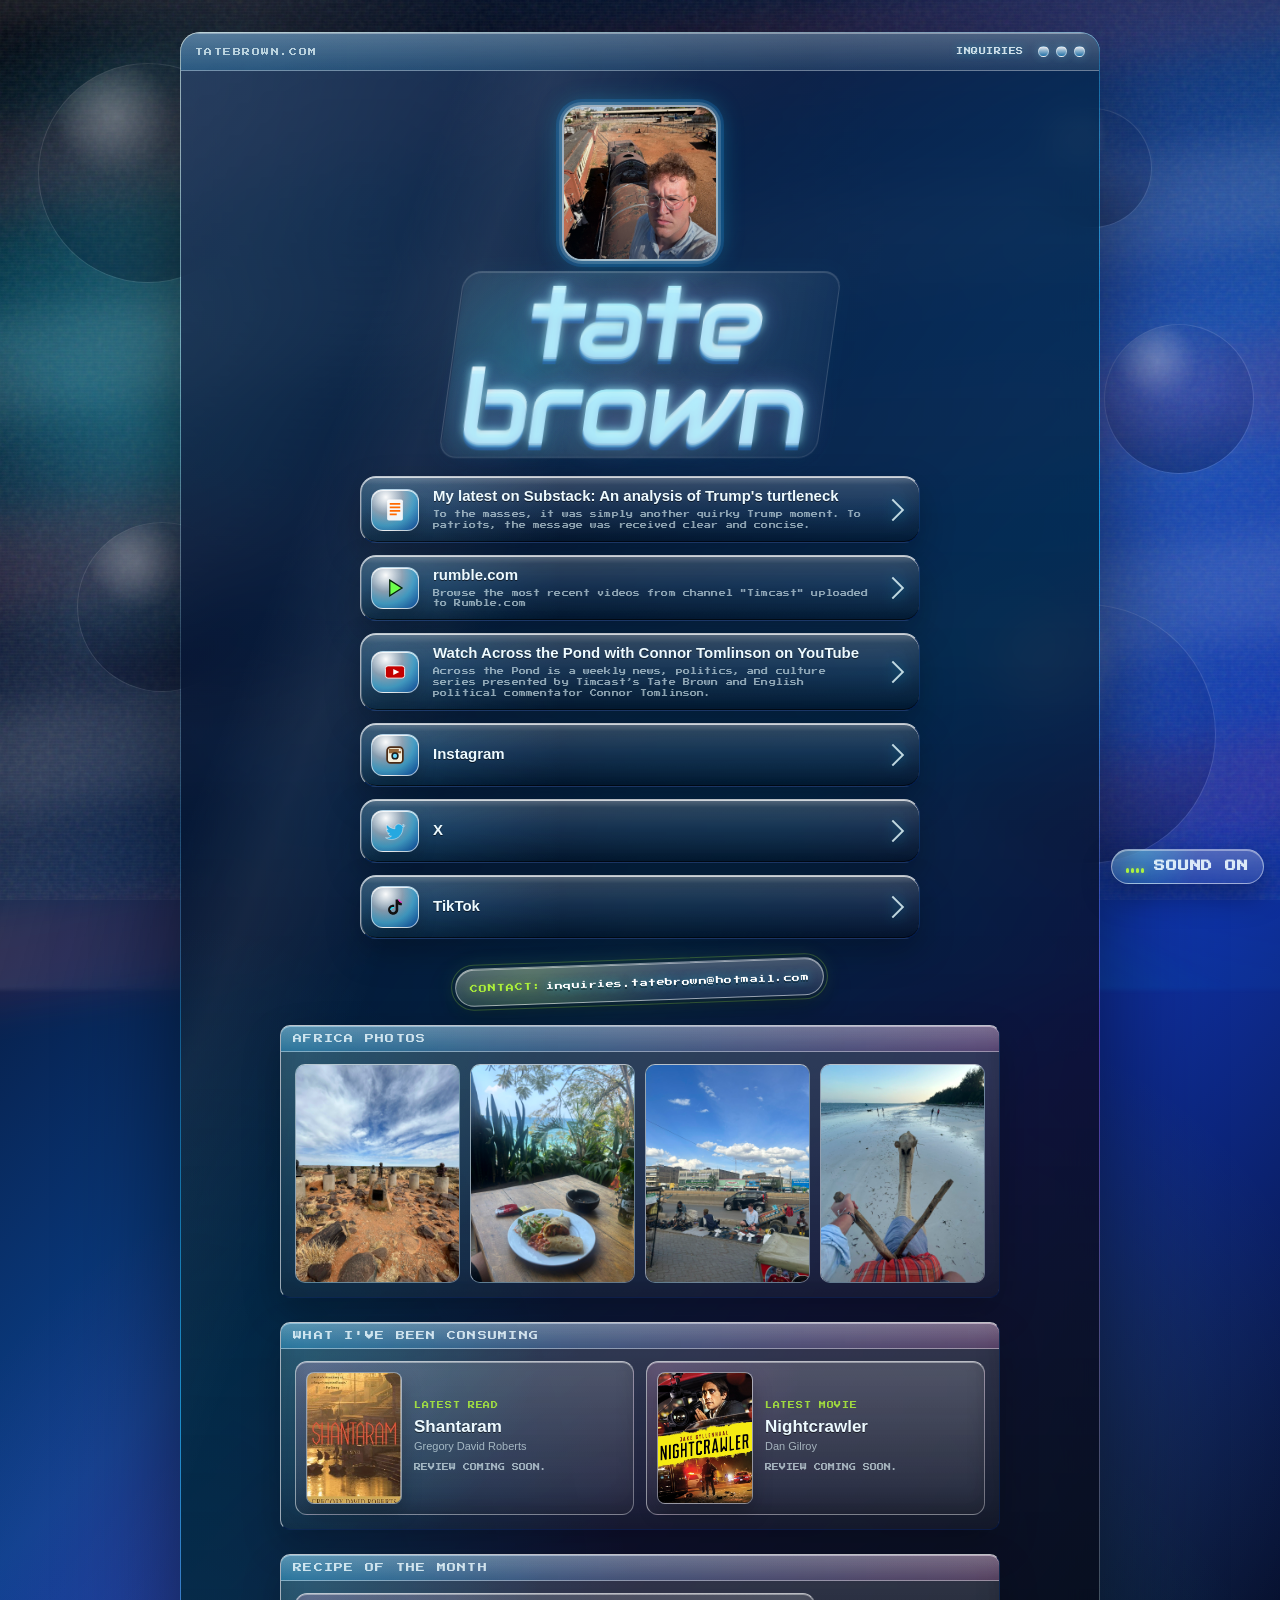
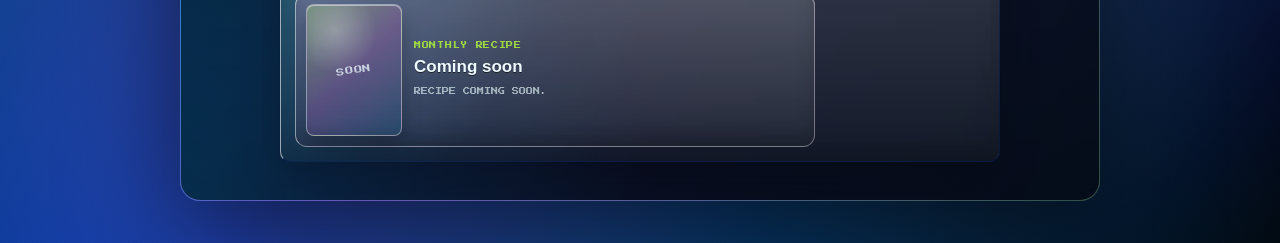
==== index.html @ 49564c83 "Update index.html" ====
<!DOCTYPE html>
<html lang="en">
<head>
  <meta charset="UTF-8" />
  <meta name="viewport" content="width=device-width, initial-scale=1.0" />
  <title>tate brown</title>
  <link rel="preconnect" href="https://fonts.googleapis.com">
  <link rel="preconnect" href="https://fonts.gstatic.com" crossorigin>
  <link href="https://fonts.googleapis.com/css2?family=Audiowide&family=Press+Start+2P&display=swap" rel="stylesheet">
  <style>
    :root {
      --ink: #edfaff;
      --soft: rgba(237, 250, 255, 0.72);
      --blue: #1d6cff;
      --cyan: #2ae7ff;
      --pink: #ff4fd8;
      --lime: #b8ff36;
    }

    * { box-sizing: border-box; }

    html, body {
      margin: 0;
      min-height: 100%;
      font-family: Verdana, Tahoma, Arial, sans-serif;
      color: var(--ink);
      background:
        radial-gradient(circle at 12% 18%, rgba(0, 225, 255, .34), transparent 18%),
        radial-gradient(circle at 82% 22%, rgba(60, 105, 255, .48), transparent 27%),
        radial-gradient(circle at 28% 88%, rgba(255, 79, 216, .17), transparent 24%),
        radial-gradient(circle at 72% 78%, rgba(184, 255, 54, .12), transparent 25%),
        radial-gradient(circle at 50% 110%, rgba(0, 255, 221, .18), transparent 35%),
        linear-gradient(135deg, #02050d 0%, #061739 26%, #0b428e 50%, #1032a8 66%, #02050d 100%);
      overflow-x: hidden;
      cursor: crosshair;
    }

    body::before {
      content: "";
      position: fixed;
      inset: 0;
      pointer-events: none;
      z-index: 0;
      opacity: .31;
      background:
        repeating-linear-gradient(0deg, rgba(255,255,255,.04) 0 1px, transparent 1px 3px),
        repeating-linear-gradient(90deg, rgba(255,255,255,.015) 0 1px, transparent 1px 8px);
      mix-blend-mode: screen;
    }

    body::after {
      content: "";
      position: fixed;
      inset: -10%;
      z-index: 0;
      pointer-events: none;
      background:
        linear-gradient(105deg, transparent 10%, rgba(255,255,255,.11) 22%, transparent 36%),
        linear-gradient(32deg, transparent 30%, rgba(0, 220, 255, .1) 36%, transparent 42%),
        conic-gradient(from 90deg at 20% 75%, transparent 0deg, rgba(0, 124, 255, .18) 30deg, transparent 70deg);
      filter: blur(2px);
      animation: drift 14s ease-in-out infinite alternate;
      opacity: .8;
    }

    @keyframes drift {
      from { transform: translate3d(-12px,-6px,0) skewX(-1.5deg); }
      to   { transform: translate3d(12px,8px,0) skewX(1.5deg); }
    }

    .noise {
      position: fixed;
      inset: 0;
      z-index: 1;
      pointer-events: none;
      opacity: .11;
      background-image: url("data:image/svg+xml,%3Csvg viewBox='0 0 180 180' xmlns='http://www.w3.org/2000/svg'%3E%3Cfilter id='n'%3E%3CfeTurbulence type='fractalNoise' baseFrequency='.9' numOctaves='5' stitchTiles='stitch'/%3E%3C/filter%3E%3Crect width='100%25' height='100%25' filter='url(%23n)' opacity='.82'/%3E%3C/svg%3E");
    }

    .flag-glow {
      position: fixed;
      inset: -18% -12%;
      z-index: 0;
      pointer-events: none;
      opacity: .10;
      filter: blur(18px);
      transform: rotate(-8deg);
      background:
        linear-gradient(180deg,
          rgba(255,255,255,.9) 0 8%, transparent 8% 16%,
          rgba(255,50,72,.9) 16% 24%, transparent 24% 32%,
          rgba(255,255,255,.9) 32% 40%, transparent 40% 48%,
          rgba(255,50,72,.9) 48% 56%, transparent 56% 64%,
          rgba(255,255,255,.9) 64% 72%, transparent 72% 80%,
          rgba(255,50,72,.9) 80% 88%, transparent 88% 100%);
      animation: flagmove 10s ease-in-out infinite alternate;
    }

    @keyframes flagmove {
      from { transform: rotate(-8deg) translateX(-24px) scale(1.03); }
      to   { transform: rotate(-6deg) translateX(24px) scale(1.08); }
    }

    .flash-rays {
      position: fixed;
      inset: 0;
      z-index: 1;
      pointer-events: none;
      opacity: .22;
      background:
        radial-gradient(circle at 50% 50%, transparent 0 9%, rgba(255,255,255,.08) 10%, transparent 13%),
        conic-gradient(from 0deg at 50% 50%, transparent 0 14deg, rgba(255,255,255,.08) 15deg 17deg, transparent 18deg 34deg);
      animation: pulseRays 8s ease-in-out infinite alternate;
    }

    @keyframes pulseRays {
      from { transform: scale(1) rotate(0deg); opacity: .16; }
      to { transform: scale(1.08) rotate(8deg); opacity: .27; }
    }

    .background-bubbles {
      position: fixed;
      inset: 0;
      z-index: 1;
      pointer-events: none;
      overflow: hidden;
    }

    .bg-bubble {
      position: absolute;
      border-radius: 50%;
      overflow: hidden;
      border: 1px solid rgba(255,255,255,.32);
      box-shadow: inset -18px -24px 40px rgba(0,15,65,.35), 0 0 36px rgba(145,240,255,.14);
      opacity: .38;
      animation: floaty 5.4s ease-in-out infinite alternate, wander 22s ease-in-out infinite;
      background: radial-gradient(circle at 35% 24%, rgba(255,255,255,.72), rgba(255,255,255,.06) 28%, transparent 56%);
    }

    .bg-bubble img {
      width: 100%;
      height: 100%;
      object-fit: cover;
      display: block;
      filter: hue-rotate(178deg) saturate(1.1) brightness(.76) contrast(1.08);
      transform: scale(1.07);
    }

    .bg-bubble::after {
      content: "";
      position: absolute;
      inset: 0;
      background:
        radial-gradient(circle at 30% 18%, rgba(255,255,255,.34), transparent 24%),
        linear-gradient(180deg, transparent 48%, rgba(0, 7, 26, .58));
    }

    .b1 { width: 220px; height: 220px; top: 7%; left: 3%; --x: 34px; --y: 24px; --r: 8deg; }
    .b2 { width: 120px; height: 120px; top: 12%; right: 10%; animation-delay: .6s; --x: -42px; --y: 36px; --r: -14deg; }
    .b3 { width: 170px; height: 170px; top: 58%; left: 6%; animation-delay: 1.2s; --x: 48px; --y: -30px; --r: 12deg; }
    .b4 { width: 260px; height: 260px; bottom: 4%; right: 5%; animation-delay: .9s; --x: -55px; --y: -38px; --r: -10deg; }
    .b5 { width: 92px; height: 92px; bottom: 24%; left: 32%; animation-delay: 1.7s; --x: 38px; --y: 44px; --r: 18deg; }
    .b6 { width: 150px; height: 150px; top: 36%; right: 2%; animation-delay: .4s; --x: -40px; --y: 22px; --r: -16deg; }

    @keyframes floaty {
      from { margin-top: 0; margin-left: 0; }
      to   { margin-top: -18px; margin-left: 6px; }
    }

    @keyframes wander {
      0%   { transform: translate3d(0, 0, 0) rotate(0deg); }
      35%  { transform: translate3d(calc(var(--x) * .55), calc(var(--y) * .4), 0) rotate(calc(var(--r) * .55)); }
      70%  { transform: translate3d(calc(var(--x) * -.35), calc(var(--y) * .85), 0) rotate(calc(var(--r) * -1)); }
      100% { transform: translate3d(var(--x), var(--y), 0) rotate(var(--r)); }
    }

    .page {
      position: relative;
      z-index: 3;
      width: min(920px, 92vw);
      min-height: 100vh;
      margin: 0 auto;
      padding: 32px 0 42px;
      display: grid;
      place-items: center;
    }

    .site {
      width: 100%;
      border-radius: 20px;
      padding: 1px;
      position: relative;
      overflow: hidden;
      background: linear-gradient(135deg, rgba(255,255,255,.62), rgba(255,255,255,.08) 24%, rgba(0,214,255,.46) 52%, rgba(255,79,216,.24) 72%, rgba(184,255,54,.16));
      box-shadow: 0 36px 110px rgba(0,0,0,.58), inset 0 1px 0 rgba(255,255,255,.45);
    }

    .site::before {
      content: "";
      position: absolute;
      inset: -60%;
      background: conic-gradient(from 90deg, transparent, rgba(255,255,255,.18), transparent, rgba(0,214,255,.22), transparent);
      animation: spin 14s linear infinite;
      opacity: .6;
    }

    @keyframes spin { to { transform: rotate(360deg); } }

    .window {
      position: relative;
      z-index: 1;
      border-radius: 19px;
      overflow: hidden;
      background: linear-gradient(180deg, rgba(0,18,58,.72), rgba(0,5,20,.9)), radial-gradient(circle at 20% 10%, rgba(74,198,255,.18), transparent 30%);
      backdrop-filter: blur(16px);
    }

    .topbar {
      height: 38px;
      display: flex;
      justify-content: space-between;
      align-items: center;
      padding: 0 14px;
      border-bottom: 1px solid rgba(255,255,255,.18);
      background: linear-gradient(180deg, rgba(255,255,255,.24), rgba(255,255,255,.05)), linear-gradient(90deg, rgba(0,170,255,.18), rgba(255,255,255,.04));
      box-shadow: inset 0 1px 0 rgba(255,255,255,.35);
    }

    .brand-small {
      font-family: "Press Start 2P", Verdana, Tahoma, Arial, sans-serif;
      font-size: 8px;
      letter-spacing: .18em;
      text-transform: uppercase;
      color: rgba(234,252,255,.72);
    }

    .inquiries {
      margin-left: auto;
      margin-right: 14px;
      color: rgba(237,250,255,.84);
      text-decoration: none;
      font-family: "Press Start 2P", Verdana, Tahoma, Arial, sans-serif;
      font-size: 7px;
      letter-spacing: .08em;
      text-transform: uppercase;
      text-shadow: 0 0 8px rgba(42,231,255,.35);
    }

    .inquiries:hover { color: #fff; text-shadow: 0 0 10px rgba(255,79,216,.55), 0 0 16px rgba(42,231,255,.45); }

    .controls { display: flex; gap: 7px; }

    .controls span {
      width: 11px;
      height: 11px;
      display: block;
      border-radius: 50%;
      border: 1px solid rgba(255,255,255,.45);
      background: linear-gradient(180deg, rgba(255,255,255,.85), rgba(0,168,255,.38));
      box-shadow: 0 0 8px rgba(120,235,255,.25);
    }

    .content {
      position: relative;
      padding: 34px 28px 38px;
      min-height: 620px;
      display: grid;
      align-items: center;
    }

    .content::before {
      content: "";
      position: absolute;
      inset: 0;
      pointer-events: none;
      background: radial-gradient(ellipse at 0% 100%, rgba(0,184,255,.18), transparent 36%), linear-gradient(110deg, transparent 0 18%, rgba(255,255,255,.06) 24%, transparent 34%);
    }

    .hero { position: relative; z-index: 2; text-align: center; margin-bottom: 26px; }
    .profile-wrap { display: flex; justify-content: center; margin-bottom: 18px; }

    .profile-pic {
      width: 156px;
      height: 156px;
      border-radius: 20px;
      overflow: hidden;
      position: relative;
      border: 2px solid rgba(255,255,255,.58);
      background: radial-gradient(circle at 30% 20%, rgba(255,255,255,.5), transparent 28%), linear-gradient(135deg, rgba(0,210,255,.25), rgba(255,255,255,.06));
      box-shadow: 0 0 0 3px rgba(255,255,255,.16), 0 0 0 6px rgba(41,160,255,.18), 0 0 24px rgba(41,220,255,.36), inset 0 0 14px rgba(255,255,255,.28);
    }

    .profile-pic img { width: 100%; height: 100%; object-fit: cover; display: block; filter: saturate(1.05) contrast(1.04) brightness(.95); }
    .profile-pic::after { content: ""; position: absolute; inset: 0; background: radial-gradient(circle at 28% 18%, rgba(255,255,255,.25), transparent 22%), linear-gradient(180deg, transparent 52%, rgba(0, 10, 28, .35)); pointer-events: none; }

    .flash-title {
      display: inline-block;
      position: relative;
      padding: 0 .15em;
      transform: skewX(-8deg);
      animation: flashBounce 3.8s ease-in-out infinite alternate;
      filter: drop-shadow(0 0 8px rgba(0,220,255,.35));
    }

    .flash-title::before {
      content: "";
      position: absolute;
      inset: -8px -14px;
      border-radius: 18px;
      background: linear-gradient(90deg, rgba(255,255,255,.05), rgba(255,255,255,.14), rgba(255,255,255,.04)), radial-gradient(circle at 20% 50%, rgba(41,220,255,.18), transparent 40%);
      border: 1px solid rgba(255,255,255,.14);
      z-index: -1;
      box-shadow: inset 0 1px 0 rgba(255,255,255,.15);
    }

    @keyframes flashBounce { from { transform: skewX(-8deg) translateY(0) scale(1); } to { transform: skewX(-8deg) translateY(-4px) scale(1.02); } }

    h1 {
      margin: 0;
      font-family: "Audiowide", "Trebuchet MS", Verdana, Arial, sans-serif;
      font-weight: 400;
      font-style: normal;
      font-size: clamp(54px, 9vw, 102px);
      line-height: .84;
      letter-spacing: -3px;
      text-transform: lowercase;
      color: transparent;
      background: linear-gradient(105deg, #ffffff 0%, #8ff7ff 16%, #ffffff 29%, #58a8ff 42%, #ff76de 55%, #ffffff 66%, #b8ff36 79%, #ffffff 100%);
      background-size: 280% 100%;
      -webkit-background-clip: text;
      background-clip: text;
      animation: titleShimmer 3.1s linear infinite;
      text-shadow: 0 0 8px rgba(180,247,255,.72), 0 2px 0 rgba(255,255,255,.38), 0 4px 0 rgba(102,200,255,.34), 0 7px 0 rgba(33,123,255,.28), 0 10px 18px rgba(0,0,0,.35), 0 0 30px rgba(255,79,216,.26);
    }

    h1 span { display: block; color: transparent; background: inherit; background-size: inherit; -webkit-background-clip: text; background-clip: text; }
    @keyframes titleShimmer { from { background-position: 0% 50%; filter: hue-rotate(0deg) saturate(1.05); } to { background-position: 280% 50%; filter: hue-rotate(20deg) saturate(1.25); } }

    .link-stack { position: relative; z-index: 3; width: min(560px, 100%); margin: 0 auto; display: grid; gap: 12px; }

    .link {
      position: relative;
      display: grid;
      grid-template-columns: 48px 1fr 18px;
      gap: 14px;
      align-items: center;
      min-height: 64px;
      padding: 10px 16px 10px 10px;
      border-radius: 16px;
      text-decoration: none;
      color: var(--ink);
      border: 1px solid rgba(255,255,255,.42);
      border-top-color: rgba(255,255,255,.72);
      border-left-color: rgba(255,255,255,.58);
      border-bottom-color: rgba(0,30,90,.68);
      border-right-color: rgba(0,30,90,.55);
      background: linear-gradient(180deg, rgba(255,255,255,.34) 0%, rgba(255,255,255,.16) 12%, rgba(255,255,255,.07) 48%, rgba(0,0,0,.2) 100%), radial-gradient(circle at 0% 50%, rgba(50,184,255,.22), transparent 36%);
      box-shadow: inset 0 1px 0 rgba(255,255,255,.72), inset 1px 0 0 rgba(255,255,255,.22), inset 0 -14px 30px rgba(0,0,0,.18), inset 0 -1px 0 rgba(0,0,0,.58), 0 14px 34px rgba(0,0,0,.26);
      overflow: hidden;
      transition: transform .16s ease, border-color .16s ease, box-shadow .16s ease;
    }

    .link:hover { transform: translateX(4px) scale(1.01); border-color: rgba(255,255,255,.68); box-shadow: inset 0 1px 0 rgba(255,255,255,.76), inset 1px 0 0 rgba(255,255,255,.28), inset 0 -14px 30px rgba(0,0,0,.14), inset 0 -1px 0 rgba(0,0,0,.55), 0 18px 42px rgba(0,0,0,.32), 0 0 24px rgba(20,200,255,.14); }
    .link::before { content: ""; position: absolute; inset: 0; background: linear-gradient(105deg, transparent 0 18%, rgba(255,255,255,.24) 34%, transparent 48%); transform: translateX(-115%); transition: transform .45s ease; }
    .link:hover::before { transform: translateX(115%); }

    .icon { position: relative; z-index: 1; width: 48px; height: 42px; border-radius: 12px; display: grid; place-items: center; border: 1px solid rgba(255,255,255,.6); background: radial-gradient(circle at 30% 18%, rgba(255,255,255,.98), rgba(255,255,255,.46) 36%, rgba(91,213,255,.58) 62%, rgba(0,83,219,.45)); box-shadow: inset 0 1px 0 rgba(255,255,255,.82), 0 7px 18px rgba(0,0,0,.18); }
    .icon svg { width: 28px; height: 28px; display: block; }
    .copy { position: relative; z-index: 1; min-width: 0; text-align: left; }
    .label { display: block; font-size: 15px; font-weight: 700; line-height: 1.25; text-shadow: 0 1px 0 rgba(0,0,0,.55); }
    .desc { display: block; margin-top: 4px; font-family: "Press Start 2P", Verdana, Tahoma, Arial, sans-serif; font-size: 7px; letter-spacing: .02em; line-height: 1.55; color: rgba(232,252,255,.58); }
    .arrow { position: relative; z-index: 1; width: 16px; height: 16px; border-top: 2px solid rgba(232,252,255,.82); border-right: 2px solid rgba(232,252,255,.82); transform: rotate(45deg); filter: drop-shadow(0 0 6px rgba(0,213,255,.5)); }

    .contact-blurb {
      position: relative;
      z-index: 4;
      width: min(560px, 100%);
      margin: 24px auto 0;
      text-align: center;
    }

    .contact-burst {
      display: inline-block;
      position: relative;
      padding: 9px 14px;
      border-radius: 999px;
      border: 1px solid rgba(255,255,255,.46);
      background:
        linear-gradient(180deg, rgba(255,255,255,.26), rgba(255,255,255,.08)),
        radial-gradient(circle at 20% 0%, rgba(184,255,54,.2), transparent 48%);
      box-shadow:
        inset 0 1px 0 rgba(255,255,255,.48),
        0 10px 28px rgba(0,0,0,.28),
        0 0 22px rgba(184,255,54,.12);
      transform: rotate(-2deg);
      animation: blurbPulse 1.8s ease-in-out infinite alternate;
    }

    .contact-burst::before {
      content: "";
      position: absolute;
      inset: -5px;
      border-radius: 999px;
      border: 1px solid rgba(184,255,54,.28);
      opacity: .8;
      animation: blurbRing 1.8s ease-in-out infinite alternate;
    }

    .contact-label {
      font-family: "Press Start 2P", Verdana, Tahoma, Arial, sans-serif;
      font-size: 8px;
      letter-spacing: .12em;
      text-transform: uppercase;
      color: rgba(184,255,54,.9);
      text-shadow: 0 0 8px rgba(184,255,54,.35);
    }

    .contact-burst a {
      color: #fff;
      text-decoration: none;
      font-family: "Press Start 2P", Verdana, Tahoma, Arial, sans-serif;
      font-size: 8px;
      letter-spacing: .06em;
      text-shadow: 0 0 10px rgba(42,231,255,.55), 0 2px 0 rgba(0,0,0,.35);
    }

    @keyframes blurbPulse {
      from { transform: rotate(-2deg) scale(1); filter: saturate(1); }
      to { transform: rotate(-2deg) scale(1.075); filter: saturate(1.35); }
    }

    @keyframes blurbRing {
      from { transform: scale(1); opacity: .72; }
      to { transform: scale(1.12); opacity: .22; }
    }

    .panel-section {
      position: relative;
      z-index: 4;
      margin: 24px auto 0;
      width: min(720px, 100%);
      border-radius: 10px;
      border: 1px solid rgba(255,255,255,.36);
      border-top-color: rgba(255,255,255,.72);
      border-left-color: rgba(255,255,255,.58);
      border-bottom-color: rgba(0,20,70,.72);
      border-right-color: rgba(0,20,70,.62);
      background: linear-gradient(180deg, rgba(255,255,255,.16), rgba(255,255,255,.05)), radial-gradient(circle at 0% 0%, rgba(0,230,255,.13), transparent 35%);
      box-shadow: inset 0 1px 0 rgba(255,255,255,.5), inset 0 -14px 24px rgba(0,0,0,.16), 0 15px 38px rgba(0,0,0,.23);
      padding: 0 14px 14px;
      overflow: hidden;
    }

    .section-title {
      margin: 0 -14px 12px;
      padding: 8px 12px;
      color: rgba(237,250,255,.82);
      background: linear-gradient(180deg, rgba(255,255,255,.26), rgba(255,255,255,.06)), linear-gradient(90deg, rgba(0,170,255,.28), rgba(255,79,216,.14));
      border-bottom: 1px solid rgba(255,255,255,.25);
      font-family: "Press Start 2P", Verdana, Tahoma, Arial, sans-serif;
      font-size: 9px;
      letter-spacing: .14em;
      text-transform: uppercase;
      font-weight: normal;
      text-align: left;
      cursor: move;
    }

    .africa-grid { display: grid; grid-template-columns: repeat(4, 1fr); gap: 10px; }
    .africa-slot { position: relative; min-height: 118px; border-radius: 10px; border: 1px solid rgba(255,255,255,.34); border-top-color: rgba(255,255,255,.66); border-left-color: rgba(255,255,255,.5); background: radial-gradient(circle at 35% 20%, rgba(255,255,255,.28), transparent 28%), linear-gradient(135deg, rgba(0,200,255,.16), rgba(255,255,255,.04)); box-shadow: inset 0 1px 0 rgba(255,255,255,.42), inset 0 -10px 18px rgba(0,0,0,.14); overflow: hidden; }
    .africa-slot img { width: 100%; height: 100%; object-fit: cover; display: block; filter: saturate(1.08) contrast(1.02); }

    .latest-grid { display: grid; grid-template-columns: repeat(2, 1fr); gap: 12px; }
    .latest-card { display: grid; grid-template-columns: 96px 1fr; gap: 12px; align-items: center; border-radius: 12px; border: 1px solid rgba(255,255,255,.34); border-top-color: rgba(255,255,255,.66); border-left-color: rgba(255,255,255,.5); background: linear-gradient(180deg, rgba(255,255,255,.16), rgba(255,255,255,.05)), radial-gradient(circle at 0% 0%, rgba(255,79,216,.12), transparent 42%); box-shadow: inset 0 1px 0 rgba(255,255,255,.4), inset 0 -10px 18px rgba(0,0,0,.15); padding: 10px; min-height: 150px; }
    .cover { width: 96px; height: 132px; border-radius: 8px; overflow: hidden; border: 1px solid rgba(255,255,255,.4); background: linear-gradient(135deg, rgba(255,255,255,.22), rgba(0,0,0,.2)); box-shadow: inset 0 1px 0 rgba(255,255,255,.45), 0 9px 20px rgba(0,0,0,.24); }
    .cover img { width: 100%; height: 100%; display: block; object-fit: cover; }
    .latest-kicker { display: block; margin-bottom: 8px; font-family: "Press Start 2P", Verdana, Tahoma, Arial, sans-serif; font-size: 7px; letter-spacing: .1em; color: rgba(184,255,54,.78); text-transform: uppercase; }
    .latest-title { display: block; font-size: 17px; font-weight: 800; line-height: 1.15; text-shadow: 0 1px 0 rgba(0,0,0,.55); }
    .latest-meta { display: block; margin-top: 4px; font-size: 11px; color: rgba(232,252,255,.62); }
    .review { margin: 10px 0 0; font-family: "Press Start 2P", Verdana, Tahoma, Arial, sans-serif; font-size: 7px; line-height: 1.65; color: rgba(232,252,255,.62); text-transform: uppercase; }

    .recipe-card { grid-template-columns: 96px 1fr; width: min(520px, 100%); }
    .recipe-cover { display: grid; place-items: center; background: radial-gradient(circle at 30% 20%, rgba(255,255,255,.28), transparent 34%), linear-gradient(135deg, rgba(184,255,54,.22), rgba(255,79,216,.14), rgba(0,190,255,.1)); }
    .recipe-cover span { font-family: "Press Start 2P", Verdana, Tahoma, Arial, sans-serif; font-size: 8px; letter-spacing: .12em; text-transform: uppercase; color: rgba(237,250,255,.75); transform: rotate(-9deg); }

    .music-toggle { position: fixed; right: 16px; bottom: 16px; z-index: 20; border: 1px solid rgba(255,255,255,.46); border-radius: 999px; padding: 10px 14px; color: rgba(237,250,255,.9); font: 700 11px "Press Start 2P", Verdana, Tahoma, Arial, sans-serif; letter-spacing: .08em; text-transform: uppercase; cursor: pointer; display: inline-flex; align-items: center; gap: 10px; background: linear-gradient(180deg, rgba(255,255,255,.24), rgba(255,255,255,.08)), radial-gradient(circle at 20% 0%, rgba(0,230,255,.28), transparent 45%); box-shadow: inset 0 1px 0 rgba(255,255,255,.38), 0 12px 30px rgba(0,0,0,.35); backdrop-filter: blur(10px); }
    .music-toggle:hover { transform: translateY(-2px); box-shadow: inset 0 1px 0 rgba(255,255,255,.5), 0 16px 36px rgba(0,0,0,.42), 0 0 22px rgba(0,220,255,.18); }
    .eq { display: inline-flex; align-items: end; gap: 2px; height: 13px; }
    .eq i { display: block; width: 3px; height: 5px; border-radius: 999px; background: rgba(184,255,54,.9); box-shadow: 0 0 7px rgba(184,255,54,.45); animation: equalize .65s ease-in-out infinite alternate; }
    .eq i:nth-child(2) { animation-delay: .12s; }
    .eq i:nth-child(3) { animation-delay: .24s; }
    .eq i:nth-child(4) { animation-delay: .36s; }
    @keyframes equalize { from { height: 4px; } to { height: 13px; } }

    .cursor-sparkle { position: fixed; width: 8px; height: 8px; pointer-events: none; z-index: 999; border-radius: 50%; background: radial-gradient(circle, rgba(255,255,255,.95), rgba(42,231,255,.75), transparent 70%); box-shadow: 0 0 12px rgba(42,231,255,.7), 0 0 20px rgba(255,79,216,.32); animation: sparkleFade .65s ease-out forwards; }
    @keyframes sparkleFade { from { transform: scale(1); opacity: .85; } to { transform: scale(0); opacity: 0; } }

    @media (max-width: 760px) {
      .content { padding: 24px 16px 24px; min-height: auto; }
      .label, .desc { white-space: normal; }
      .b1 { width: 150px; height: 150px; }
      .b2 { width: 82px; height: 82px; }
      .b3 { width: 120px; height: 120px; }
      .b4 { width: 160px; height: 160px; }
      .b6 { width: 110px; height: 110px; }
      .link { grid-template-columns: 44px 1fr 16px; }
      .icon { width: 44px; }
      .africa-grid { grid-template-columns: repeat(2, 1fr); }
      .latest-grid { grid-template-columns: 1fr; }
      .music-toggle { right: 10px; bottom: 10px; }
      .contact-burst { transform: rotate(-1deg); }
      .contact-label, .contact-burst a { font-size: 6px; }
      .profile-pic { width: 132px; height: 132px; }
      .inquiries { display: none; }
    }
  </style>
</head>
<body>
  <div class="flag-glow"></div>
  <div class="noise"></div>
  <div class="flash-rays"></div>

  <audio id="background-music" loop preload="auto">
    <source src="audio/Sadeness.mp3" type="audio/mpeg">
  </audio>

  <div class="background-bubbles" aria-hidden="true">
    <div class="bg-bubble b1"><img src="https://commons.wikimedia.org/wiki/Special:FilePath/Aldrin%20Apollo%2011%20original.jpg" alt=""></div>
    <div class="bg-bubble b2"><img src="https://commons.wikimedia.org/wiki/Special:FilePath/The%20Earth%20seen%20from%20Apollo%2017.jpg" alt=""></div>
    <div class="bg-bubble b3"><img src="https://commons.wikimedia.org/wiki/Special:FilePath/Gilbert%20Stuart%20Williamstown%20Portrait%20of%20George%20Washington.jpg" alt=""></div>
    <div class="bg-bubble b4"><img src="https://commons.wikimedia.org/wiki/Special:FilePath/Sutton_Hoo_helmet_reconstructed.jpg" alt=""></div>
    <div class="bg-bubble b5"><img src="https://commons.wikimedia.org/wiki/Special:FilePath/Statue%20of%20Liberty%207.jpg" alt=""></div>
    <div class="bg-bubble b6"><img src="https://commons.wikimedia.org/wiki/Special:FilePath/Portrait_of_Cecil_John_Rhodes_signed.jpg" alt=""></div>
  </div>

  <main class="page" id="top">
    <section class="site">
      <div class="window">
        <div class="topbar">
          <div class="brand-small">tatebrown.com</div>
          <a class="inquiries" href="mailto:inquiries.tatebrown@hotmail.com">inquiries</a>
          <div class="controls" aria-hidden="true"><span></span><span></span><span></span></div>
        </div>

        <div class="content">
          <div>
            <header class="hero">
              <div class="profile-wrap">
                <div class="profile-pic">
                  <img src="images/tate-profile.jpg" alt="Tate Brown profile photo">
                </div>
              </div>

              <div class="flash-title">
                <h1>tate <span>brown</span></h1>
              </div>
            </header>

            <nav class="link-stack" id="links" aria-label="Links">
              <a class="link" href="https://realtatebrown.substack.com/p/the-subtle-message-of-president-trumps" target="_blank" rel="noopener noreferrer">
                <span class="icon" aria-hidden="true"><svg viewBox="0 0 32 32" fill="none"><rect x="7" y="4" width="18" height="24" rx="2" fill="#fff" opacity=".9"/><rect x="10" y="8" width="12" height="2" fill="#ff6a00"/><rect x="10" y="12" width="12" height="2" fill="#ff6a00"/><rect x="10" y="16" width="12" height="2" fill="#ff6a00"/><rect x="10" y="20" width="8" height="2" fill="#ff6a00"/></svg></span>
                <span class="copy"><span class="label">My latest on Substack: An analysis of Trump's turtleneck</span><span class="desc">To the masses, it was simply another quirky Trump moment. To patriots, the message was received clear and concise.</span></span>
                <span class="arrow"></span>
              </a>

              <a class="link" href="https://rumble.com/c/Timcast" target="_blank" rel="noopener noreferrer">
                <span class="icon" aria-hidden="true"><svg viewBox="0 0 32 32" fill="none"><path d="M10 7l14 9-14 9V7z" fill="#6dff4b" stroke="#06270b" stroke-width="1.5"/></svg></span>
                <span class="copy"><span class="label">rumble.com</span><span class="desc">Browse the most recent videos from channel "Timcast" uploaded to Rumble.com</span></span>
                <span class="arrow"></span>
              </a>

              <a class="link" href="https://www.youtube.com/playlist?list=PLxQaod7tWvYLXcjgoF4O_vX2geOzzVmJr" target="_blank" rel="noopener noreferrer">
                <span class="icon" aria-hidden="true"><svg viewBox="0 0 32 32" fill="none"><rect x="5" y="9" width="22" height="14" rx="3" fill="#c40000" stroke="#fff" stroke-width="1"/><path d="M14 12.5l7 3.5-7 3.5v-7z" fill="#fff"/></svg></span>
                <span class="copy"><span class="label">Watch Across the Pond with Connor Tomlinson on YouTube</span><span class="desc">Across the Pond is a weekly news, politics, and culture series presented by Timcast’s Tate Brown and English political commentator Connor Tomlinson.</span></span>
                <span class="arrow"></span>
              </a>

              <a class="link" href="https://www.instagram.com/realtatebrown" target="_blank" rel="noopener noreferrer">
                <span class="icon" aria-hidden="true"><svg viewBox="0 0 32 32" fill="none"><rect x="7" y="7" width="18" height="18" rx="4" fill="#f6f0dc" stroke="#4b2b15" stroke-width="2"/><rect x="9" y="9" width="14" height="5" fill="#8b5a2b" opacity=".9"/><circle cx="16" cy="17" r="4.2" fill="#1b1b1b"/><circle cx="16" cy="17" r="2.4" fill="#66d9ff"/><circle cx="21.5" cy="10.5" r="1.3" fill="#fff"/></svg></span>
                <span class="copy"><span class="label">Instagram</span></span>
                <span class="arrow"></span>
              </a>

              <a class="link" href="https://x.com/realTateBrown" target="_blank" rel="noopener noreferrer">
                <span class="icon" aria-hidden="true"><svg viewBox="0 0 32 32" fill="none"><path d="M27 10.2c-.8.4-1.7.6-2.6.7.9-.6 1.6-1.4 1.9-2.5-.9.5-1.9.9-2.9 1.1-.8-.9-2-1.4-3.2-1.4-2.4 0-4.4 2-4.4 4.4 0 .3 0 .7.1 1C12.2 13.3 9 11.5 6.8 8.8c-.4.7-.6 1.4-.6 2.2 0 1.5.8 2.9 2 3.7-.7 0-1.4-.2-2-.5v.1c0 2.2 1.5 4 3.6 4.4-.4.1-.8.2-1.2.2-.3 0-.6 0-.8-.1.6 1.8 2.2 3.1 4.1 3.1-1.5 1.2-3.5 1.9-5.6 1.9-.4 0-.7 0-1.1-.1 2 1.3 4.4 2 6.9 2 8.3 0 12.9-6.9 12.9-12.9v-.6c.9-.6 1.6-1.4 2.2-2.3z" fill="#25a8e0" stroke="#fff" stroke-width=".5"/></svg></span>
                <span class="copy"><span class="label">X</span></span>
                <span class="arrow"></span>
              </a>

              <a class="link" href="https://www.tiktok.com/@realtatebrown" target="_blank" rel="noopener noreferrer">
                <span class="icon" aria-hidden="true"><svg viewBox="0 0 32 32" fill="none"><path d="M19.4 7.5c.8 1.9 2.2 3.2 4.4 3.6v3c-1.5 0-2.9-.4-4.1-1.1v6.2c0 3.2-2.6 5.7-5.8 5.7s-5.8-2.5-5.8-5.7 2.6-5.8 5.8-5.8c.4 0 .8 0 1.2.1v3.1c-.4-.1-.8-.2-1.2-.2-1.5 0-2.8 1.2-2.8 2.8s1.3 2.7 2.8 2.7 2.8-1.2 2.8-2.7V7.5h2.7z" fill="#111"/><path d="M20.1 7.5c.7 1.6 1.8 2.8 3.7 3.4" stroke="#ff2bd6" stroke-width="1.2"/><path d="M15.1 16.7c-.4-.1-.8-.2-1.2-.2-1.5 0-2.8 1.2-2.8 2.8" stroke="#20e7ff" stroke-width="1.2"/></svg></span>
                <span class="copy"><span class="label">TikTok</span></span>
                <span class="arrow"></span>
              </a>
            </nav>

            <div class="contact-blurb" aria-label="Contact email">
              <div class="contact-burst">
                <span class="contact-label">contact:</span>
                <a href="mailto:inquiries.tatebrown@hotmail.com">inquiries.tatebrown@hotmail.com</a>
              </div>
            </div>

            <section class="panel-section" id="africa" aria-label="Africa photos section">
              <h2 class="section-title">Africa photos</h2>
              <div class="africa-grid">
                <div class="africa-slot"><img src="images/africa-1.jpg" alt="Africa photo 1"></div>
                <div class="africa-slot"><img src="images/africa-2.jpg" alt="Africa photo 2"></div>
                <div class="africa-slot"><img src="images/africa-3.jpg" alt="Africa photo 3"></div>
                <div class="africa-slot"><img src="images/africa-4.jpg" alt="Africa photo 4"></div>
              </div>
            </section>

            <section class="panel-section" aria-label="Latest read and latest movie">
              <h2 class="section-title">What I've Been Consuming</h2>
              <div class="latest-grid">
                <article class="latest-card">
                  <div class="cover"><img src="images/shantaram-cover.jpg" alt="Shantaram book cover"></div>
                  <div><span class="latest-kicker">Latest read</span><span class="latest-title">Shantaram</span><span class="latest-meta">Gregory David Roberts</span><p class="review">Review coming soon.</p></div>
                </article>
                <article class="latest-card">
                  <div class="cover"><img src="images/nightcrawler-poster.jpg" alt="Nightcrawler movie poster"></div>
                  <div><span class="latest-kicker">Latest movie</span><span class="latest-title">Nightcrawler</span><span class="latest-meta">Dan Gilroy</span><p class="review">Review coming soon.</p></div>
                </article>
              </div>
            </section>

            <section class="panel-section" aria-label="Recipe of the Month">
              <h2 class="section-title">Recipe of the Month</h2>
              <div class="latest-card recipe-card">
                <div class="cover recipe-cover"><span>soon</span></div>
                <div><span class="latest-kicker">Monthly recipe</span><span class="latest-title">Coming soon</span><p class="review">Recipe coming soon.</p></div>
              </div>
            </section>
          </div>
        </div>
      </div>
    </section>
  </main>

  <button class="music-toggle" id="music-toggle" type="button"><span class="eq" aria-hidden="true"><i></i><i></i><i></i><i></i></span><span>sound on</span></button>

  <script>
    const music = document.getElementById('background-music');
    const toggle = document.getElementById('music-toggle');
    const toggleText = toggle.querySelector('span:last-child');

    async function startMusic() {
      try {
        await music.play();
        toggleText.textContent = 'sound off';
      } catch (error) {
        toggleText.textContent = 'sound on';
      }
    }

    toggle.addEventListener('click', async () => {
      if (music.paused) {
        await startMusic();
      } else {
        music.pause();
        toggleText.textContent = 'sound on';
      }
    });

    window.addEventListener('pointerdown', startMusic, { once: true });

    let lastSparkle = 0;
    window.addEventListener('pointermove', (event) => {
      const now = Date.now();
      if (now - lastSparkle < 45) return;
      lastSparkle = now;
      const sparkle = document.createElement('span');
      sparkle.className = 'cursor-sparkle';
      sparkle.style.left = `${event.clientX + 6}px`;
      sparkle.style.top = `${event.clientY + 6}px`;
      document.body.appendChild(sparkle);
      setTimeout(() => sparkle.remove(), 700);
    });
  </script>
</body>
</html>
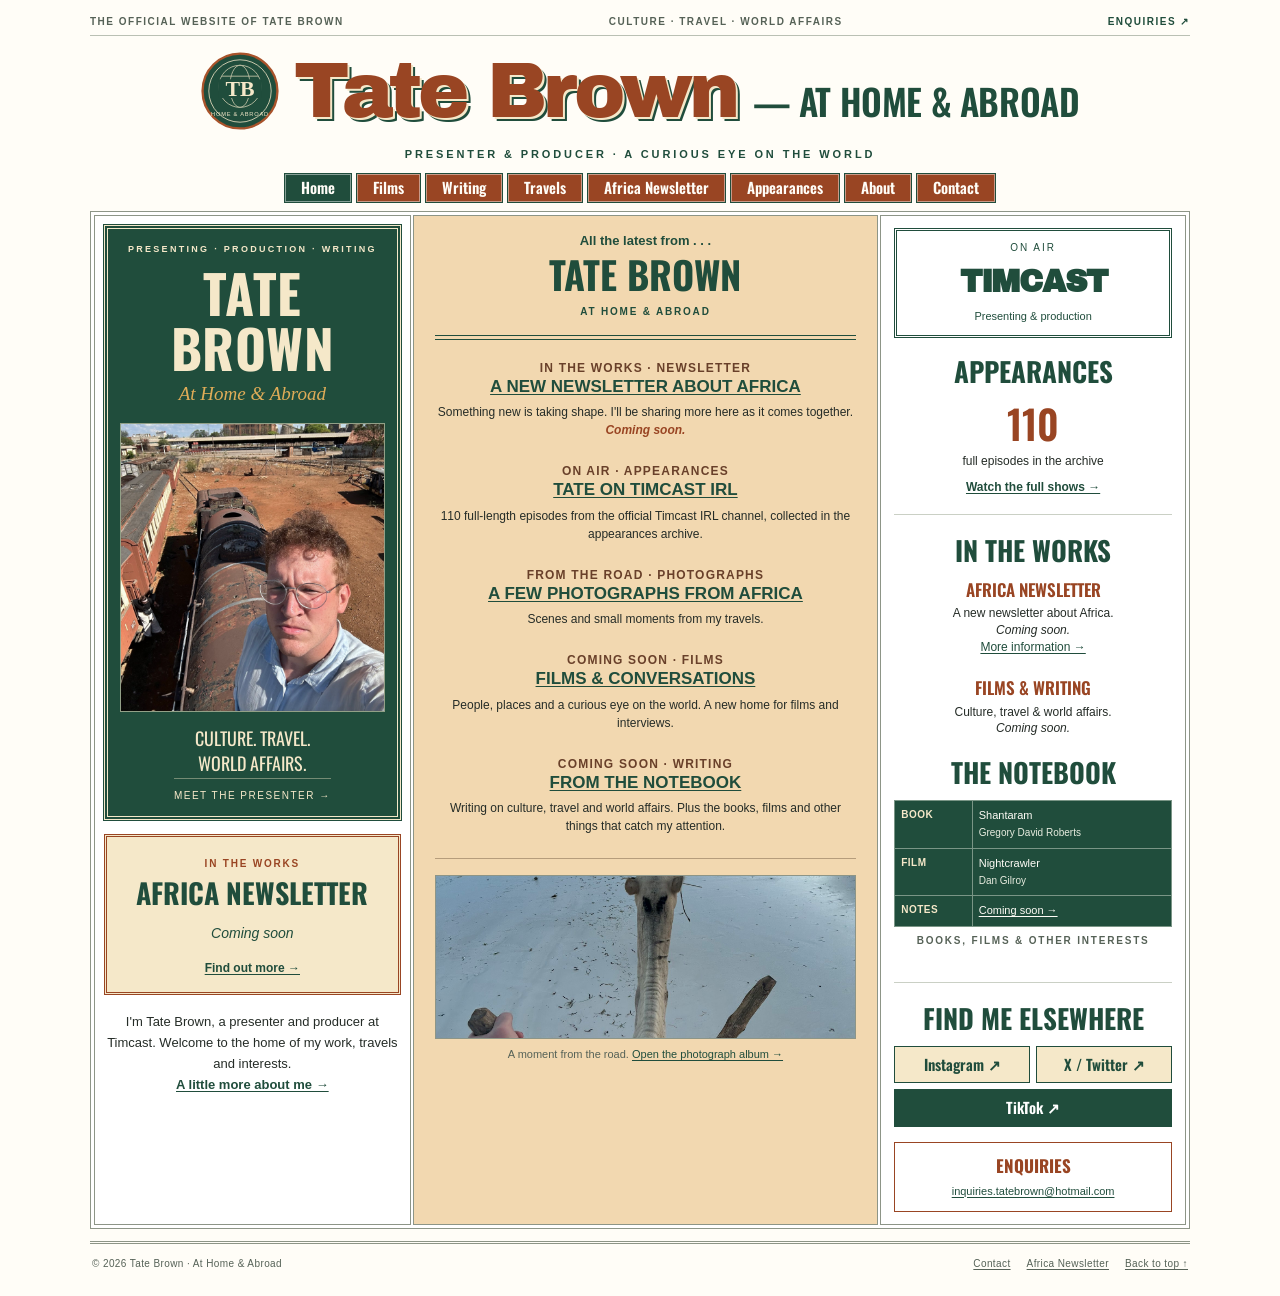
==== commit b538741f: "Redesign Tate Brown portfolio and add verified full-show appearances" ====
--- a/index.html
+++ b/index.html
@@ -1,682 +1,54 @@
-<!DOCTYPE html>
-<html lang="en">
-<head>
-  <meta charset="UTF-8" />
-  <meta name="viewport" content="width=device-width, initial-scale=1.0" />
-  <title>tate brown</title>
-  <link rel="preconnect" href="https://fonts.googleapis.com">
-  <link rel="preconnect" href="https://fonts.gstatic.com" crossorigin>
-  <link href="https://fonts.googleapis.com/css2?family=Audiowide&family=Press+Start+2P&display=swap" rel="stylesheet">
-  <style>
-    :root {
-      --ink: #edfaff;
-      --soft: rgba(237, 250, 255, 0.72);
-      --blue: #1d6cff;
-      --cyan: #2ae7ff;
-      --pink: #ff4fd8;
-      --lime: #b8ff36;
-    }
-
-    * { box-sizing: border-box; }
-
-    html, body {
-      margin: 0;
-      min-height: 100%;
-      font-family: Verdana, Tahoma, Arial, sans-serif;
-      color: var(--ink);
-      background:
-        radial-gradient(circle at 12% 18%, rgba(0, 225, 255, .34), transparent 18%),
-        radial-gradient(circle at 82% 22%, rgba(60, 105, 255, .48), transparent 27%),
-        radial-gradient(circle at 28% 88%, rgba(255, 79, 216, .17), transparent 24%),
-        radial-gradient(circle at 72% 78%, rgba(184, 255, 54, .12), transparent 25%),
-        radial-gradient(circle at 50% 110%, rgba(0, 255, 221, .18), transparent 35%),
-        linear-gradient(135deg, #02050d 0%, #061739 26%, #0b428e 50%, #1032a8 66%, #02050d 100%);
-      overflow-x: hidden;
-      cursor: crosshair;
-    }
-
-    body::before {
-      content: "";
-      position: fixed;
-      inset: 0;
-      pointer-events: none;
-      z-index: 0;
-      opacity: .31;
-      background:
-        repeating-linear-gradient(0deg, rgba(255,255,255,.04) 0 1px, transparent 1px 3px),
-        repeating-linear-gradient(90deg, rgba(255,255,255,.015) 0 1px, transparent 1px 8px);
-      mix-blend-mode: screen;
-    }
-
-    body::after {
-      content: "";
-      position: fixed;
-      inset: -10%;
-      z-index: 0;
-      pointer-events: none;
-      background:
-        linear-gradient(105deg, transparent 10%, rgba(255,255,255,.11) 22%, transparent 36%),
-        linear-gradient(32deg, transparent 30%, rgba(0, 220, 255, .1) 36%, transparent 42%),
-        conic-gradient(from 90deg at 20% 75%, transparent 0deg, rgba(0, 124, 255, .18) 30deg, transparent 70deg);
-      filter: blur(2px);
-      animation: drift 14s ease-in-out infinite alternate;
-      opacity: .8;
-    }
-
-    @keyframes drift {
-      from { transform: translate3d(-12px,-6px,0) skewX(-1.5deg); }
-      to   { transform: translate3d(12px,8px,0) skewX(1.5deg); }
-    }
-
-    .noise {
-      position: fixed;
-      inset: 0;
-      z-index: 1;
-      pointer-events: none;
-      opacity: .11;
-      background-image: url("data:image/svg+xml,%3Csvg viewBox='0 0 180 180' xmlns='http://www.w3.org/2000/svg'%3E%3Cfilter id='n'%3E%3CfeTurbulence type='fractalNoise' baseFrequency='.9' numOctaves='5' stitchTiles='stitch'/%3E%3C/filter%3E%3Crect width='100%25' height='100%25' filter='url(%23n)' opacity='.82'/%3E%3C/svg%3E");
-    }
-
-    .flag-glow {
-      position: fixed;
-      inset: -18% -12%;
-      z-index: 0;
-      pointer-events: none;
-      opacity: .10;
-      filter: blur(18px);
-      transform: rotate(-8deg);
-      background:
-        linear-gradient(180deg,
-          rgba(255,255,255,.9) 0 8%, transparent 8% 16%,
-          rgba(255,50,72,.9) 16% 24%, transparent 24% 32%,
-          rgba(255,255,255,.9) 32% 40%, transparent 40% 48%,
-          rgba(255,50,72,.9) 48% 56%, transparent 56% 64%,
-          rgba(255,255,255,.9) 64% 72%, transparent 72% 80%,
-          rgba(255,50,72,.9) 80% 88%, transparent 88% 100%);
-      animation: flagmove 10s ease-in-out infinite alternate;
-    }
-
-    @keyframes flagmove {
-      from { transform: rotate(-8deg) translateX(-24px) scale(1.03); }
-      to   { transform: rotate(-6deg) translateX(24px) scale(1.08); }
-    }
-
-    .flash-rays {
-      position: fixed;
-      inset: 0;
-      z-index: 1;
-      pointer-events: none;
-      opacity: .22;
-      background:
-        radial-gradient(circle at 50% 50%, transparent 0 9%, rgba(255,255,255,.08) 10%, transparent 13%),
-        conic-gradient(from 0deg at 50% 50%, transparent 0 14deg, rgba(255,255,255,.08) 15deg 17deg, transparent 18deg 34deg);
-      animation: pulseRays 8s ease-in-out infinite alternate;
-    }
-
-    @keyframes pulseRays {
-      from { transform: scale(1) rotate(0deg); opacity: .16; }
-      to { transform: scale(1.08) rotate(8deg); opacity: .27; }
-    }
-
-    .background-bubbles {
-      position: fixed;
-      inset: 0;
-      z-index: 1;
-      pointer-events: none;
-      overflow: hidden;
-    }
-
-    .bg-bubble {
-      position: absolute;
-      border-radius: 50%;
-      overflow: hidden;
-      border: 1px solid rgba(255,255,255,.32);
-      box-shadow: inset -18px -24px 40px rgba(0,15,65,.35), 0 0 36px rgba(145,240,255,.14);
-      opacity: .38;
-      animation: floaty 5.4s ease-in-out infinite alternate, wander 22s ease-in-out infinite;
-      background: radial-gradient(circle at 35% 24%, rgba(255,255,255,.72), rgba(255,255,255,.06) 28%, transparent 56%);
-    }
-
-    .bg-bubble img {
-      width: 100%;
-      height: 100%;
-      object-fit: cover;
-      display: block;
-      filter: hue-rotate(178deg) saturate(1.1) brightness(.76) contrast(1.08);
-      transform: scale(1.07);
-    }
-
-    .bg-bubble::after {
-      content: "";
-      position: absolute;
-      inset: 0;
-      background:
-        radial-gradient(circle at 30% 18%, rgba(255,255,255,.34), transparent 24%),
-        linear-gradient(180deg, transparent 48%, rgba(0, 7, 26, .58));
-    }
-
-    .b1 { width: 220px; height: 220px; top: 7%; left: 3%; --x: 34px; --y: 24px; --r: 8deg; }
-    .b2 { width: 120px; height: 120px; top: 12%; right: 10%; animation-delay: .6s; --x: -42px; --y: 36px; --r: -14deg; }
-    .b3 { width: 170px; height: 170px; top: 58%; left: 6%; animation-delay: 1.2s; --x: 48px; --y: -30px; --r: 12deg; }
-    .b4 { width: 260px; height: 260px; bottom: 4%; right: 5%; animation-delay: .9s; --x: -55px; --y: -38px; --r: -10deg; }
-    .b5 { width: 92px; height: 92px; bottom: 24%; left: 32%; animation-delay: 1.7s; --x: 38px; --y: 44px; --r: 18deg; }
-    .b6 { width: 150px; height: 150px; top: 36%; right: 2%; animation-delay: .4s; --x: -40px; --y: 22px; --r: -16deg; }
-
-    @keyframes floaty {
-      from { margin-top: 0; margin-left: 0; }
-      to   { margin-top: -18px; margin-left: 6px; }
-    }
-
-    @keyframes wander {
-      0%   { transform: translate3d(0, 0, 0) rotate(0deg); }
-      35%  { transform: translate3d(calc(var(--x) * .55), calc(var(--y) * .4), 0) rotate(calc(var(--r) * .55)); }
-      70%  { transform: translate3d(calc(var(--x) * -.35), calc(var(--y) * .85), 0) rotate(calc(var(--r) * -1)); }
-      100% { transform: translate3d(var(--x), var(--y), 0) rotate(var(--r)); }
-    }
-
-    .page {
-      position: relative;
-      z-index: 3;
-      width: min(920px, 92vw);
-      min-height: 100vh;
-      margin: 0 auto;
-      padding: 32px 0 42px;
-      display: grid;
-      place-items: center;
-    }
-
-    .site {
-      width: 100%;
-      border-radius: 20px;
-      padding: 1px;
-      position: relative;
-      overflow: hidden;
-      background: linear-gradient(135deg, rgba(255,255,255,.62), rgba(255,255,255,.08) 24%, rgba(0,214,255,.46) 52%, rgba(255,79,216,.24) 72%, rgba(184,255,54,.16));
-      box-shadow: 0 36px 110px rgba(0,0,0,.58), inset 0 1px 0 rgba(255,255,255,.45);
-    }
-
-    .site::before {
-      content: "";
-      position: absolute;
-      inset: -60%;
-      background: conic-gradient(from 90deg, transparent, rgba(255,255,255,.18), transparent, rgba(0,214,255,.22), transparent);
-      animation: spin 14s linear infinite;
-      opacity: .6;
-    }
-
-    @keyframes spin { to { transform: rotate(360deg); } }
-
-    .window {
-      position: relative;
-      z-index: 1;
-      border-radius: 19px;
-      overflow: hidden;
-      background: linear-gradient(180deg, rgba(0,18,58,.72), rgba(0,5,20,.9)), radial-gradient(circle at 20% 10%, rgba(74,198,255,.18), transparent 30%);
-      backdrop-filter: blur(16px);
-    }
-
-    .topbar {
-      height: 38px;
-      display: flex;
-      justify-content: space-between;
-      align-items: center;
-      padding: 0 14px;
-      border-bottom: 1px solid rgba(255,255,255,.18);
-      background: linear-gradient(180deg, rgba(255,255,255,.24), rgba(255,255,255,.05)), linear-gradient(90deg, rgba(0,170,255,.18), rgba(255,255,255,.04));
-      box-shadow: inset 0 1px 0 rgba(255,255,255,.35);
-    }
-
-    .brand-small {
-      font-family: "Press Start 2P", Verdana, Tahoma, Arial, sans-serif;
-      font-size: 8px;
-      letter-spacing: .18em;
-      text-transform: uppercase;
-      color: rgba(234,252,255,.72);
-    }
-
-    .inquiries {
-      margin-left: auto;
-      margin-right: 14px;
-      color: rgba(237,250,255,.84);
-      text-decoration: none;
-      font-family: "Press Start 2P", Verdana, Tahoma, Arial, sans-serif;
-      font-size: 7px;
-      letter-spacing: .08em;
-      text-transform: uppercase;
-      text-shadow: 0 0 8px rgba(42,231,255,.35);
-    }
-
-    .inquiries:hover { color: #fff; text-shadow: 0 0 10px rgba(255,79,216,.55), 0 0 16px rgba(42,231,255,.45); }
-
-    .controls { display: flex; gap: 7px; }
-
-    .controls span {
-      width: 11px;
-      height: 11px;
-      display: block;
-      border-radius: 50%;
-      border: 1px solid rgba(255,255,255,.45);
-      background: linear-gradient(180deg, rgba(255,255,255,.85), rgba(0,168,255,.38));
-      box-shadow: 0 0 8px rgba(120,235,255,.25);
-    }
-
-    .content {
-      position: relative;
-      padding: 34px 28px 38px;
-      min-height: 620px;
-      display: grid;
-      align-items: center;
-    }
-
-    .content::before {
-      content: "";
-      position: absolute;
-      inset: 0;
-      pointer-events: none;
-      background: radial-gradient(ellipse at 0% 100%, rgba(0,184,255,.18), transparent 36%), linear-gradient(110deg, transparent 0 18%, rgba(255,255,255,.06) 24%, transparent 34%);
-    }
-
-    .hero { position: relative; z-index: 2; text-align: center; margin-bottom: 26px; }
-    .profile-wrap { display: flex; justify-content: center; margin-bottom: 18px; }
-
-    .profile-pic {
-      width: 156px;
-      height: 156px;
-      border-radius: 20px;
-      overflow: hidden;
-      position: relative;
-      border: 2px solid rgba(255,255,255,.58);
-      background: radial-gradient(circle at 30% 20%, rgba(255,255,255,.5), transparent 28%), linear-gradient(135deg, rgba(0,210,255,.25), rgba(255,255,255,.06));
-      box-shadow: 0 0 0 3px rgba(255,255,255,.16), 0 0 0 6px rgba(41,160,255,.18), 0 0 24px rgba(41,220,255,.36), inset 0 0 14px rgba(255,255,255,.28);
-    }
-
-    .profile-pic img { width: 100%; height: 100%; object-fit: cover; display: block; filter: saturate(1.05) contrast(1.04) brightness(.95); }
-    .profile-pic::after { content: ""; position: absolute; inset: 0; background: radial-gradient(circle at 28% 18%, rgba(255,255,255,.25), transparent 22%), linear-gradient(180deg, transparent 52%, rgba(0, 10, 28, .35)); pointer-events: none; }
-
-    .flash-title {
-      display: inline-block;
-      position: relative;
-      padding: 0 .15em;
-      transform: skewX(-8deg);
-      animation: flashBounce 3.8s ease-in-out infinite alternate;
-      filter: drop-shadow(0 0 8px rgba(0,220,255,.35));
-    }
-
-    .flash-title::before {
-      content: "";
-      position: absolute;
-      inset: -8px -14px;
-      border-radius: 18px;
-      background: linear-gradient(90deg, rgba(255,255,255,.05), rgba(255,255,255,.14), rgba(255,255,255,.04)), radial-gradient(circle at 20% 50%, rgba(41,220,255,.18), transparent 40%);
-      border: 1px solid rgba(255,255,255,.14);
-      z-index: -1;
-      box-shadow: inset 0 1px 0 rgba(255,255,255,.15);
-    }
-
-    @keyframes flashBounce { from { transform: skewX(-8deg) translateY(0) scale(1); } to { transform: skewX(-8deg) translateY(-4px) scale(1.02); } }
-
-    h1 {
-      margin: 0;
-      font-family: "Audiowide", "Trebuchet MS", Verdana, Arial, sans-serif;
-      font-weight: 400;
-      font-style: normal;
-      font-size: clamp(54px, 9vw, 102px);
-      line-height: .84;
-      letter-spacing: -3px;
-      text-transform: lowercase;
-      color: transparent;
-      background: linear-gradient(105deg, #ffffff 0%, #8ff7ff 16%, #ffffff 29%, #58a8ff 42%, #ff76de 55%, #ffffff 66%, #b8ff36 79%, #ffffff 100%);
-      background-size: 280% 100%;
-      -webkit-background-clip: text;
-      background-clip: text;
-      animation: titleShimmer 3.1s linear infinite;
-      text-shadow: 0 0 8px rgba(180,247,255,.72), 0 2px 0 rgba(255,255,255,.38), 0 4px 0 rgba(102,200,255,.34), 0 7px 0 rgba(33,123,255,.28), 0 10px 18px rgba(0,0,0,.35), 0 0 30px rgba(255,79,216,.26);
-    }
-
-    h1 span { display: block; color: transparent; background: inherit; background-size: inherit; -webkit-background-clip: text; background-clip: text; }
-    @keyframes titleShimmer { from { background-position: 0% 50%; filter: hue-rotate(0deg) saturate(1.05); } to { background-position: 280% 50%; filter: hue-rotate(20deg) saturate(1.25); } }
-
-    .link-stack { position: relative; z-index: 3; width: min(560px, 100%); margin: 0 auto; display: grid; gap: 12px; }
-
-    .link {
-      position: relative;
-      display: grid;
-      grid-template-columns: 48px 1fr 18px;
-      gap: 14px;
-      align-items: center;
-      min-height: 64px;
-      padding: 10px 16px 10px 10px;
-      border-radius: 16px;
-      text-decoration: none;
-      color: var(--ink);
-      border: 1px solid rgba(255,255,255,.42);
-      border-top-color: rgba(255,255,255,.72);
-      border-left-color: rgba(255,255,255,.58);
-      border-bottom-color: rgba(0,30,90,.68);
-      border-right-color: rgba(0,30,90,.55);
-      background: linear-gradient(180deg, rgba(255,255,255,.34) 0%, rgba(255,255,255,.16) 12%, rgba(255,255,255,.07) 48%, rgba(0,0,0,.2) 100%), radial-gradient(circle at 0% 50%, rgba(50,184,255,.22), transparent 36%);
-      box-shadow: inset 0 1px 0 rgba(255,255,255,.72), inset 1px 0 0 rgba(255,255,255,.22), inset 0 -14px 30px rgba(0,0,0,.18), inset 0 -1px 0 rgba(0,0,0,.58), 0 14px 34px rgba(0,0,0,.26);
-      overflow: hidden;
-      transition: transform .16s ease, border-color .16s ease, box-shadow .16s ease;
-    }
-
-    .link:hover { transform: translateX(4px) scale(1.01); border-color: rgba(255,255,255,.68); box-shadow: inset 0 1px 0 rgba(255,255,255,.76), inset 1px 0 0 rgba(255,255,255,.28), inset 0 -14px 30px rgba(0,0,0,.14), inset 0 -1px 0 rgba(0,0,0,.55), 0 18px 42px rgba(0,0,0,.32), 0 0 24px rgba(20,200,255,.14); }
-    .link::before { content: ""; position: absolute; inset: 0; background: linear-gradient(105deg, transparent 0 18%, rgba(255,255,255,.24) 34%, transparent 48%); transform: translateX(-115%); transition: transform .45s ease; }
-    .link:hover::before { transform: translateX(115%); }
-
-    .icon { position: relative; z-index: 1; width: 48px; height: 42px; border-radius: 12px; display: grid; place-items: center; border: 1px solid rgba(255,255,255,.6); background: radial-gradient(circle at 30% 18%, rgba(255,255,255,.98), rgba(255,255,255,.46) 36%, rgba(91,213,255,.58) 62%, rgba(0,83,219,.45)); box-shadow: inset 0 1px 0 rgba(255,255,255,.82), 0 7px 18px rgba(0,0,0,.18); }
-    .icon svg { width: 28px; height: 28px; display: block; }
-    .copy { position: relative; z-index: 1; min-width: 0; text-align: left; }
-    .label { display: block; font-size: 15px; font-weight: 700; line-height: 1.25; text-shadow: 0 1px 0 rgba(0,0,0,.55); }
-    .desc { display: block; margin-top: 4px; font-family: "Press Start 2P", Verdana, Tahoma, Arial, sans-serif; font-size: 7px; letter-spacing: .02em; line-height: 1.55; color: rgba(232,252,255,.58); }
-    .arrow { position: relative; z-index: 1; width: 16px; height: 16px; border-top: 2px solid rgba(232,252,255,.82); border-right: 2px solid rgba(232,252,255,.82); transform: rotate(45deg); filter: drop-shadow(0 0 6px rgba(0,213,255,.5)); }
-
-    .contact-blurb {
-      position: relative;
-      z-index: 4;
-      width: min(560px, 100%);
-      margin: 24px auto 0;
-      text-align: center;
-    }
-
-    .contact-burst {
-      display: inline-block;
-      position: relative;
-      padding: 9px 14px;
-      border-radius: 999px;
-      border: 1px solid rgba(255,255,255,.46);
-      background:
-        linear-gradient(180deg, rgba(255,255,255,.26), rgba(255,255,255,.08)),
-        radial-gradient(circle at 20% 0%, rgba(184,255,54,.2), transparent 48%);
-      box-shadow:
-        inset 0 1px 0 rgba(255,255,255,.48),
-        0 10px 28px rgba(0,0,0,.28),
-        0 0 22px rgba(184,255,54,.12);
-      transform: rotate(-2deg);
-      animation: blurbPulse 1.8s ease-in-out infinite alternate;
-    }
-
-    .contact-burst::before {
-      content: "";
-      position: absolute;
-      inset: -5px;
-      border-radius: 999px;
-      border: 1px solid rgba(184,255,54,.28);
-      opacity: .8;
-      animation: blurbRing 1.8s ease-in-out infinite alternate;
-    }
-
-    .contact-label {
-      font-family: "Press Start 2P", Verdana, Tahoma, Arial, sans-serif;
-      font-size: 8px;
-      letter-spacing: .12em;
-      text-transform: uppercase;
-      color: rgba(184,255,54,.9);
-      text-shadow: 0 0 8px rgba(184,255,54,.35);
-    }
-
-    .contact-burst a {
-      color: #fff;
-      text-decoration: none;
-      font-family: "Press Start 2P", Verdana, Tahoma, Arial, sans-serif;
-      font-size: 8px;
-      letter-spacing: .06em;
-      text-shadow: 0 0 10px rgba(42,231,255,.55), 0 2px 0 rgba(0,0,0,.35);
-    }
-
-    @keyframes blurbPulse {
-      from { transform: rotate(-2deg) scale(1); filter: saturate(1); }
-      to { transform: rotate(-2deg) scale(1.075); filter: saturate(1.35); }
-    }
-
-    @keyframes blurbRing {
-      from { transform: scale(1); opacity: .72; }
-      to { transform: scale(1.12); opacity: .22; }
-    }
-
-    .panel-section {
-      position: relative;
-      z-index: 4;
-      margin: 24px auto 0;
-      width: min(720px, 100%);
-      border-radius: 10px;
-      border: 1px solid rgba(255,255,255,.36);
-      border-top-color: rgba(255,255,255,.72);
-      border-left-color: rgba(255,255,255,.58);
-      border-bottom-color: rgba(0,20,70,.72);
-      border-right-color: rgba(0,20,70,.62);
-      background: linear-gradient(180deg, rgba(255,255,255,.16), rgba(255,255,255,.05)), radial-gradient(circle at 0% 0%, rgba(0,230,255,.13), transparent 35%);
-      box-shadow: inset 0 1px 0 rgba(255,255,255,.5), inset 0 -14px 24px rgba(0,0,0,.16), 0 15px 38px rgba(0,0,0,.23);
-      padding: 0 14px 14px;
-      overflow: hidden;
-    }
-
-    .section-title {
-      margin: 0 -14px 12px;
-      padding: 8px 12px;
-      color: rgba(237,250,255,.82);
-      background: linear-gradient(180deg, rgba(255,255,255,.26), rgba(255,255,255,.06)), linear-gradient(90deg, rgba(0,170,255,.28), rgba(255,79,216,.14));
-      border-bottom: 1px solid rgba(255,255,255,.25);
-      font-family: "Press Start 2P", Verdana, Tahoma, Arial, sans-serif;
-      font-size: 9px;
-      letter-spacing: .14em;
-      text-transform: uppercase;
-      font-weight: normal;
-      text-align: left;
-      cursor: move;
-    }
-
-    .africa-grid { display: grid; grid-template-columns: repeat(4, 1fr); gap: 10px; }
-    .africa-slot { position: relative; min-height: 118px; border-radius: 10px; border: 1px solid rgba(255,255,255,.34); border-top-color: rgba(255,255,255,.66); border-left-color: rgba(255,255,255,.5); background: radial-gradient(circle at 35% 20%, rgba(255,255,255,.28), transparent 28%), linear-gradient(135deg, rgba(0,200,255,.16), rgba(255,255,255,.04)); box-shadow: inset 0 1px 0 rgba(255,255,255,.42), inset 0 -10px 18px rgba(0,0,0,.14); overflow: hidden; }
-    .africa-slot img { width: 100%; height: 100%; object-fit: cover; display: block; filter: saturate(1.08) contrast(1.02); }
-
-    .latest-grid { display: grid; grid-template-columns: repeat(2, 1fr); gap: 12px; }
-    .latest-card { display: grid; grid-template-columns: 96px 1fr; gap: 12px; align-items: center; border-radius: 12px; border: 1px solid rgba(255,255,255,.34); border-top-color: rgba(255,255,255,.66); border-left-color: rgba(255,255,255,.5); background: linear-gradient(180deg, rgba(255,255,255,.16), rgba(255,255,255,.05)), radial-gradient(circle at 0% 0%, rgba(255,79,216,.12), transparent 42%); box-shadow: inset 0 1px 0 rgba(255,255,255,.4), inset 0 -10px 18px rgba(0,0,0,.15); padding: 10px; min-height: 150px; }
-    .cover { width: 96px; height: 132px; border-radius: 8px; overflow: hidden; border: 1px solid rgba(255,255,255,.4); background: linear-gradient(135deg, rgba(255,255,255,.22), rgba(0,0,0,.2)); box-shadow: inset 0 1px 0 rgba(255,255,255,.45), 0 9px 20px rgba(0,0,0,.24); }
-    .cover img { width: 100%; height: 100%; display: block; object-fit: cover; }
-    .latest-kicker { display: block; margin-bottom: 8px; font-family: "Press Start 2P", Verdana, Tahoma, Arial, sans-serif; font-size: 7px; letter-spacing: .1em; color: rgba(184,255,54,.78); text-transform: uppercase; }
-    .latest-title { display: block; font-size: 17px; font-weight: 800; line-height: 1.15; text-shadow: 0 1px 0 rgba(0,0,0,.55); }
-    .latest-meta { display: block; margin-top: 4px; font-size: 11px; color: rgba(232,252,255,.62); }
-    .review { margin: 10px 0 0; font-family: "Press Start 2P", Verdana, Tahoma, Arial, sans-serif; font-size: 7px; line-height: 1.65; color: rgba(232,252,255,.62); text-transform: uppercase; }
-
-    .recipe-card { grid-template-columns: 96px 1fr; width: min(520px, 100%); }
-    .recipe-cover { display: grid; place-items: center; background: radial-gradient(circle at 30% 20%, rgba(255,255,255,.28), transparent 34%), linear-gradient(135deg, rgba(184,255,54,.22), rgba(255,79,216,.14), rgba(0,190,255,.1)); }
-    .recipe-cover span { font-family: "Press Start 2P", Verdana, Tahoma, Arial, sans-serif; font-size: 8px; letter-spacing: .12em; text-transform: uppercase; color: rgba(237,250,255,.75); transform: rotate(-9deg); }
-
-    .music-toggle { position: fixed; right: 16px; bottom: 16px; z-index: 20; border: 1px solid rgba(255,255,255,.46); border-radius: 999px; padding: 10px 14px; color: rgba(237,250,255,.9); font: 700 11px "Press Start 2P", Verdana, Tahoma, Arial, sans-serif; letter-spacing: .08em; text-transform: uppercase; cursor: pointer; display: inline-flex; align-items: center; gap: 10px; background: linear-gradient(180deg, rgba(255,255,255,.24), rgba(255,255,255,.08)), radial-gradient(circle at 20% 0%, rgba(0,230,255,.28), transparent 45%); box-shadow: inset 0 1px 0 rgba(255,255,255,.38), 0 12px 30px rgba(0,0,0,.35); backdrop-filter: blur(10px); }
-    .music-toggle:hover { transform: translateY(-2px); box-shadow: inset 0 1px 0 rgba(255,255,255,.5), 0 16px 36px rgba(0,0,0,.42), 0 0 22px rgba(0,220,255,.18); }
-    .eq { display: inline-flex; align-items: end; gap: 2px; height: 13px; }
-    .eq i { display: block; width: 3px; height: 5px; border-radius: 999px; background: rgba(184,255,54,.9); box-shadow: 0 0 7px rgba(184,255,54,.45); animation: equalize .65s ease-in-out infinite alternate; }
-    .eq i:nth-child(2) { animation-delay: .12s; }
-    .eq i:nth-child(3) { animation-delay: .24s; }
-    .eq i:nth-child(4) { animation-delay: .36s; }
-    @keyframes equalize { from { height: 4px; } to { height: 13px; } }
-
-    .cursor-sparkle { position: fixed; width: 8px; height: 8px; pointer-events: none; z-index: 999; border-radius: 50%; background: radial-gradient(circle, rgba(255,255,255,.95), rgba(42,231,255,.75), transparent 70%); box-shadow: 0 0 12px rgba(42,231,255,.7), 0 0 20px rgba(255,79,216,.32); animation: sparkleFade .65s ease-out forwards; }
-    @keyframes sparkleFade { from { transform: scale(1); opacity: .85; } to { transform: scale(0); opacity: 0; } }
-
-    @media (max-width: 760px) {
-      .content { padding: 24px 16px 24px; min-height: auto; }
-      .label, .desc { white-space: normal; }
-      .b1 { width: 150px; height: 150px; }
-      .b2 { width: 82px; height: 82px; }
-      .b3 { width: 120px; height: 120px; }
-      .b4 { width: 160px; height: 160px; }
-      .b6 { width: 110px; height: 110px; }
-      .link { grid-template-columns: 44px 1fr 16px; }
-      .icon { width: 44px; }
-      .africa-grid { grid-template-columns: repeat(2, 1fr); }
-      .latest-grid { grid-template-columns: 1fr; }
-      .music-toggle { right: 10px; bottom: 10px; }
-      .contact-burst { transform: rotate(-1deg); }
-      .contact-label, .contact-burst a { font-size: 6px; }
-      .profile-pic { width: 132px; height: 132px; }
-      .inquiries { display: none; }
-    }
-  </style>
-</head>
-<body>
-  <div class="flag-glow"></div>
-  <div class="noise"></div>
-  <div class="flash-rays"></div>
-
-  <audio id="background-music" loop preload="auto">
-    <source src="audio/Sadeness.mp3" type="audio/mpeg">
-  </audio>
-
-  <div class="background-bubbles" aria-hidden="true">
-    <div class="bg-bubble b1"><img src="https://commons.wikimedia.org/wiki/Special:FilePath/Aldrin%20Apollo%2011%20original.jpg" alt=""></div>
-    <div class="bg-bubble b2"><img src="https://commons.wikimedia.org/wiki/Special:FilePath/The%20Earth%20seen%20from%20Apollo%2017.jpg" alt=""></div>
-    <div class="bg-bubble b3"><img src="https://commons.wikimedia.org/wiki/Special:FilePath/Gilbert%20Stuart%20Williamstown%20Portrait%20of%20George%20Washington.jpg" alt=""></div>
-    <div class="bg-bubble b4"><img src="https://commons.wikimedia.org/wiki/Special:FilePath/Sutton_Hoo_helmet_reconstructed.jpg" alt=""></div>
-    <div class="bg-bubble b5"><img src="https://commons.wikimedia.org/wiki/Special:FilePath/Statue%20of%20Liberty%207.jpg" alt=""></div>
-    <div class="bg-bubble b6"><img src="https://commons.wikimedia.org/wiki/Special:FilePath/Portrait_of_Cecil_John_Rhodes_signed.jpg" alt=""></div>
-  </div>
-
-  <main class="page" id="top">
-    <section class="site">
-      <div class="window">
-        <div class="topbar">
-          <div class="brand-small">tatebrown.com</div>
-          <a class="inquiries" href="mailto:inquiries.tatebrown@hotmail.com">inquiries</a>
-          <div class="controls" aria-hidden="true"><span></span><span></span><span></span></div>
-        </div>
-
-        <div class="content">
-          <div>
-            <header class="hero">
-              <div class="profile-wrap">
-                <div class="profile-pic">
-                  <img src="images/tate-profile.jpg" alt="Tate Brown profile photo">
-                </div>
-              </div>
-
-              <div class="flash-title">
-                <h1>tate <span>brown</span></h1>
-              </div>
-            </header>
-
-            <nav class="link-stack" id="links" aria-label="Links">
-              <a class="link" href="https://realtatebrown.substack.com/p/the-subtle-message-of-president-trumps" target="_blank" rel="noopener noreferrer">
-                <span class="icon" aria-hidden="true"><svg viewBox="0 0 32 32" fill="none"><rect x="7" y="4" width="18" height="24" rx="2" fill="#fff" opacity=".9"/><rect x="10" y="8" width="12" height="2" fill="#ff6a00"/><rect x="10" y="12" width="12" height="2" fill="#ff6a00"/><rect x="10" y="16" width="12" height="2" fill="#ff6a00"/><rect x="10" y="20" width="8" height="2" fill="#ff6a00"/></svg></span>
-                <span class="copy"><span class="label">My latest on Substack: An analysis of Trump's turtleneck</span><span class="desc">To the masses, it was simply another quirky Trump moment. To patriots, the message was received clear and concise.</span></span>
-                <span class="arrow"></span>
-              </a>
-
-              <a class="link" href="https://rumble.com/c/Timcast" target="_blank" rel="noopener noreferrer">
-                <span class="icon" aria-hidden="true"><svg viewBox="0 0 32 32" fill="none"><path d="M10 7l14 9-14 9V7z" fill="#6dff4b" stroke="#06270b" stroke-width="1.5"/></svg></span>
-                <span class="copy"><span class="label">rumble.com</span><span class="desc">Browse the most recent videos from channel "Timcast" uploaded to Rumble.com</span></span>
-                <span class="arrow"></span>
-              </a>
-
-              <a class="link" href="https://www.youtube.com/playlist?list=PLxQaod7tWvYLXcjgoF4O_vX2geOzzVmJr" target="_blank" rel="noopener noreferrer">
-                <span class="icon" aria-hidden="true"><svg viewBox="0 0 32 32" fill="none"><rect x="5" y="9" width="22" height="14" rx="3" fill="#c40000" stroke="#fff" stroke-width="1"/><path d="M14 12.5l7 3.5-7 3.5v-7z" fill="#fff"/></svg></span>
-                <span class="copy"><span class="label">Watch Across the Pond with Connor Tomlinson on YouTube</span><span class="desc">Across the Pond is a weekly news, politics, and culture series presented by Timcast’s Tate Brown and English political commentator Connor Tomlinson.</span></span>
-                <span class="arrow"></span>
-              </a>
-
-              <a class="link" href="https://www.instagram.com/realtatebrown" target="_blank" rel="noopener noreferrer">
-                <span class="icon" aria-hidden="true"><svg viewBox="0 0 32 32" fill="none"><rect x="7" y="7" width="18" height="18" rx="4" fill="#f6f0dc" stroke="#4b2b15" stroke-width="2"/><rect x="9" y="9" width="14" height="5" fill="#8b5a2b" opacity=".9"/><circle cx="16" cy="17" r="4.2" fill="#1b1b1b"/><circle cx="16" cy="17" r="2.4" fill="#66d9ff"/><circle cx="21.5" cy="10.5" r="1.3" fill="#fff"/></svg></span>
-                <span class="copy"><span class="label">Instagram</span></span>
-                <span class="arrow"></span>
-              </a>
-
-              <a class="link" href="https://x.com/realTateBrown" target="_blank" rel="noopener noreferrer">
-                <span class="icon" aria-hidden="true"><svg viewBox="0 0 32 32" fill="none"><path d="M27 10.2c-.8.4-1.7.6-2.6.7.9-.6 1.6-1.4 1.9-2.5-.9.5-1.9.9-2.9 1.1-.8-.9-2-1.4-3.2-1.4-2.4 0-4.4 2-4.4 4.4 0 .3 0 .7.1 1C12.2 13.3 9 11.5 6.8 8.8c-.4.7-.6 1.4-.6 2.2 0 1.5.8 2.9 2 3.7-.7 0-1.4-.2-2-.5v.1c0 2.2 1.5 4 3.6 4.4-.4.1-.8.2-1.2.2-.3 0-.6 0-.8-.1.6 1.8 2.2 3.1 4.1 3.1-1.5 1.2-3.5 1.9-5.6 1.9-.4 0-.7 0-1.1-.1 2 1.3 4.4 2 6.9 2 8.3 0 12.9-6.9 12.9-12.9v-.6c.9-.6 1.6-1.4 2.2-2.3z" fill="#25a8e0" stroke="#fff" stroke-width=".5"/></svg></span>
-                <span class="copy"><span class="label">X</span></span>
-                <span class="arrow"></span>
-              </a>
-
-              <a class="link" href="https://www.tiktok.com/@realtatebrown" target="_blank" rel="noopener noreferrer">
-                <span class="icon" aria-hidden="true"><svg viewBox="0 0 32 32" fill="none"><path d="M19.4 7.5c.8 1.9 2.2 3.2 4.4 3.6v3c-1.5 0-2.9-.4-4.1-1.1v6.2c0 3.2-2.6 5.7-5.8 5.7s-5.8-2.5-5.8-5.7 2.6-5.8 5.8-5.8c.4 0 .8 0 1.2.1v3.1c-.4-.1-.8-.2-1.2-.2-1.5 0-2.8 1.2-2.8 2.8s1.3 2.7 2.8 2.7 2.8-1.2 2.8-2.7V7.5h2.7z" fill="#111"/><path d="M20.1 7.5c.7 1.6 1.8 2.8 3.7 3.4" stroke="#ff2bd6" stroke-width="1.2"/><path d="M15.1 16.7c-.4-.1-.8-.2-1.2-.2-1.5 0-2.8 1.2-2.8 2.8" stroke="#20e7ff" stroke-width="1.2"/></svg></span>
-                <span class="copy"><span class="label">TikTok</span></span>
-                <span class="arrow"></span>
-              </a>
-            </nav>
-
-            <div class="contact-blurb" aria-label="Contact email">
-              <div class="contact-burst">
-                <span class="contact-label">contact:</span>
-                <a href="mailto:inquiries.tatebrown@hotmail.com">inquiries.tatebrown@hotmail.com</a>
-              </div>
-            </div>
-
-            <section class="panel-section" id="africa" aria-label="Africa photos section">
-              <h2 class="section-title">Africa photos</h2>
-              <div class="africa-grid">
-                <div class="africa-slot"><img src="images/africa-1.jpg" alt="Africa photo 1"></div>
-                <div class="africa-slot"><img src="images/africa-2.jpg" alt="Africa photo 2"></div>
-                <div class="africa-slot"><img src="images/africa-3.jpg" alt="Africa photo 3"></div>
-                <div class="africa-slot"><img src="images/africa-4.jpg" alt="Africa photo 4"></div>
-              </div>
-            </section>
-
-            <section class="panel-section" aria-label="Latest read and latest movie">
-              <h2 class="section-title">What I've Been Consuming</h2>
-              <div class="latest-grid">
-                <article class="latest-card">
-                  <div class="cover"><img src="images/shantaram-cover.jpg" alt="Shantaram book cover"></div>
-                  <div><span class="latest-kicker">Latest read</span><span class="latest-title">Shantaram</span><span class="latest-meta">Gregory David Roberts</span><p class="review">Review coming soon.</p></div>
-                </article>
-                <article class="latest-card">
-                  <div class="cover"><img src="images/nightcrawler-poster.jpg" alt="Nightcrawler movie poster"></div>
-                  <div><span class="latest-kicker">Latest movie</span><span class="latest-title">Nightcrawler</span><span class="latest-meta">Dan Gilroy</span><p class="review">Review coming soon.</p></div>
-                </article>
-              </div>
-            </section>
-
-            <section class="panel-section" aria-label="Recipe of the Month">
-              <h2 class="section-title">Recipe of the Month</h2>
-              <div class="latest-card recipe-card">
-                <div class="cover recipe-cover"><span>soon</span></div>
-                <div><span class="latest-kicker">Monthly recipe</span><span class="latest-title">Coming soon</span><p class="review">Recipe coming soon.</p></div>
-              </div>
-            </section>
-          </div>
-        </div>
-      </div>
-    </section>
-  </main>
-
-  <button class="music-toggle" id="music-toggle" type="button"><span class="eq" aria-hidden="true"><i></i><i></i><i></i><i></i></span><span>sound on</span></button>
-
-  <script>
-    const music = document.getElementById('background-music');
-    const toggle = document.getElementById('music-toggle');
-    const toggleText = toggle.querySelector('span:last-child');
-
-    async function startMusic() {
-      try {
-        await music.play();
-        toggleText.textContent = 'sound off';
-      } catch (error) {
-        toggleText.textContent = 'sound on';
-      }
-    }
-
-    toggle.addEventListener('click', async () => {
-      if (music.paused) {
-        await startMusic();
-      } else {
-        music.pause();
-        toggleText.textContent = 'sound on';
-      }
-    });
-
-    window.addEventListener('pointerdown', startMusic, { once: true });
-
-    let lastSparkle = 0;
-    window.addEventListener('pointermove', (event) => {
-      const now = Date.now();
-      if (now - lastSparkle < 45) return;
-      lastSparkle = now;
-      const sparkle = document.createElement('span');
-      sparkle.className = 'cursor-sparkle';
-      sparkle.style.left = `${event.clientX + 6}px`;
-      sparkle.style.top = `${event.clientY + 6}px`;
-      document.body.appendChild(sparkle);
-      setTimeout(() => sparkle.remove(), 700);
-    });
-  </script>
-</body>
-</html>
+<!DOCTYPE html>
+<html lang="en">
+<head>
+  <meta charset="utf-8">
+  <meta name="viewport" content="width=device-width, initial-scale=1">
+  <title>At Home &amp; Abroad — Tate Brown</title>
+  <meta name="description" content="The official website of Tate Brown. Presenting, culture, travel, world affairs and a forthcoming newsletter about Africa.">
+  <meta name="theme-color" content="#204d3c">
+  <link rel="canonical" href="https://tatebrown.com/">
+  <meta property="og:type" content="website">
+  <meta property="og:title" content="At Home &amp; Abroad — Tate Brown">
+  <meta property="og:description" content="The official website of Tate Brown. Presenting, culture, travel, world affairs and a forthcoming newsletter about Africa.">
+  <meta property="og:url" content="https://tatebrown.com/">
+  <meta property="og:image" content="https://tatebrown.com/images/tate-profile.jpg">
+  <meta name="twitter:card" content="summary_large_image">
+  <link rel="icon" type="image/svg+xml" href="assets/crest.svg">
+  <link rel="stylesheet" href="assets/site.css">
+  <script src="assets/site.js" defer></script>
+</head>
+<body class="" id="top">
+<a class="skip-link" href="#main">Skip to content</a>
+<div class="site">
+  <header>
+    <div class="topline"><span>The official website of Tate Brown</span><span class="top-extra">Culture · Travel · World Affairs</span><a href="contact.html">Enquiries ↗</a></div>
+    <a class="masthead" href="index.html" aria-label="Tate Brown — home"><img class="crest" src="assets/crest.svg" alt="" width="78" height="78"><div class="brand"><span class="brand-name">Tate Brown</span><span class="brand-tagline">— At Home &amp; Abroad</span></div></a>
+    <p class="strapline">Presenter &amp; producer · A curious eye on the world</p>
+    <nav class="navigation" aria-label="Main navigation"><a href="index.html" aria-current="page">Home</a><a href="films.html">Films</a><a href="writing.html">Writing</a><a href="travels.html">Travels</a><a href="newsletter.html">Africa Newsletter</a><a href="appearances.html">Appearances</a><a href="about.html">About</a><a href="contact.html">Contact</a></nav>
+  </header>
+  <main id="main" class="frame" tabindex="-1"><div class="home-grid">
+    <section class="poster-column column" aria-label="About Tate">
+      <a class="poster" href="about.html"><p class="poster-kicker">Presenting · Production · Writing</p><p class="poster-name">TATE<br>BROWN</p><p class="poster-tagline">At Home &amp; Abroad</p><img src="images/tate-profile.jpg" alt="Tate on a steam locomotive during his travels" width="1536" height="2048" fetchpriority="high"><p class="poster-description">Culture. Travel.<br>World affairs.</p><span class="poster-foot">Meet the presenter →</span></a>
+      <a class="small-ad" href="newsletter.html"><span class="eyebrow">In the works</span><strong>AFRICA NEWSLETTER</strong><p><em>Coming soon</em></p><span>Find out more →</span></a>
+      <p class="profile-note">I'm Tate Brown, a presenter and producer at Timcast. Welcome to the home of my work, travels and interests.<br><a href="about.html">A little more about me →</a></p>
+    </section>
+    <section class="news-column column" aria-label="Latest updates"><p class="news-intro">All the latest from . . .</p><h1 class="news-title">TATE BROWN</h1><p class="eyebrow" style="color:var(--green);margin-top:8px">At home &amp; abroad</p><div class="double-rule"></div>
+      <article class="news-item"><p class="news-meta">In the works · Newsletter</p><h2><a href="newsletter.html">A NEW NEWSLETTER ABOUT AFRICA</a></h2><p>Something new is taking shape. I'll be sharing more here as it comes together.</p><p class="status">Coming soon.</p></article>
+      <article class="news-item"><p class="news-meta">On air · Appearances</p><h2><a href="appearances.html">TATE ON TIMCAST IRL</a></h2><p>110 full-length episodes from the official Timcast IRL channel, collected in the appearances archive.</p></article>
+      <article class="news-item"><p class="news-meta">From the road · Photographs</p><h2><a href="travels.html">A FEW PHOTOGRAPHS FROM AFRICA</a></h2><p>Scenes and small moments from my travels.</p></article>
+      <article class="news-item"><p class="news-meta">Coming soon · Films</p><h2><a href="films.html">FILMS &amp; CONVERSATIONS</a></h2><p>People, places and a curious eye on the world. A new home for films and interviews.</p></article>
+      <article class="news-item"><p class="news-meta">Coming soon · Writing</p><h2><a href="writing.html">FROM THE NOTEBOOK</a></h2><p>Writing on culture, travel and world affairs. Plus the books, films and other things that catch my attention.</p></article>
+      <figure class="photo-teaser"><a href="travels.html"><img src="images/africa-4.jpg" alt="A view from a camel along the beach" width="1536" height="2048" loading="lazy"></a><figcaption>A moment from the road. <a href="travels.html">Open the photograph album →</a></figcaption></figure>
+    </section><aside class="sidebar column" aria-label="More from Tate">
+      <div><a class="on-air" href="https://www.youtube.com/@TimcastIRL" target="_blank" rel="noopener noreferrer"><small>On air</small><strong>TIMCAST</strong><span>Presenting &amp; production</span></a>
+      <section class="archive-callout"><h2 class="sidebar-title">APPEARANCES</h2><p class="archive-count">110</p><p>full episodes in the archive</p><a href="appearances.html">Watch the full shows →</a></section></div>
+      <section><h2 class="sidebar-title">IN THE WORKS</h2><p class="notice"><strong>AFRICA NEWSLETTER</strong>A new newsletter about Africa.<br><em>Coming soon.</em><br><a href="newsletter.html">More information →</a></p>
+      <p class="notice"><strong>FILMS &amp; WRITING</strong>Culture, travel &amp; world affairs.<br><em>Coming soon.</em></p></section>
+      <section><h2 class="sidebar-title">THE NOTEBOOK</h2><table class="notebook-table"><caption class="eyebrow" style="color:var(--muted);caption-side:bottom;padding:7px 0">Books, films &amp; other interests</caption><tbody><tr><th scope="row">Book</th><td>Shantaram<small>Gregory David Roberts</small></td></tr><tr><th scope="row">Film</th><td>Nightcrawler<small>Dan Gilroy</small></td></tr><tr><th scope="row">Notes</th><td><a href="writing.html">Coming soon →</a></td></tr></tbody></table></section>
+      <section class="elsewhere"><h2 class="sidebar-title">FIND ME ELSEWHERE</h2><div class="badge-links"><a href="https://www.instagram.com/realtatebrown" target="_blank" rel="noopener noreferrer">Instagram ↗</a><a href="https://x.com/realTateBrown" target="_blank" rel="noopener noreferrer">X / Twitter ↗</a><a href="https://www.tiktok.com/@realtatebrown" target="_blank" rel="noopener noreferrer" class="wide">TikTok ↗</a></div></section>
+      <div class="contact-small"><strong>Enquiries</strong><a href="mailto:inquiries.tatebrown@hotmail.com">inquiries.tatebrown@hotmail.com</a></div>
+    </aside></div></main>
+  <footer class="site-footer"><span>© 2026 Tate Brown · At Home &amp; Abroad</span><span class="footer-links"><a href="contact.html">Contact</a><a href="newsletter.html">Africa Newsletter</a><a href="#top">Back to top ↑</a></span></footer>
+</div>
+</body>
+</html>
--- a/assets/site.css
+++ b/assets/site.css
@@ -0,0 +1,155 @@
+@import url('https://fonts.googleapis.com/css2?family=Archivo+Black&family=Oswald:wght@500;600;700&display=swap');
+
+:root{--green:#204d3c;--deep:#14382b;--rust:#994523;--gold:#dfac58;--cream:#f5e8c9;--peach:#f2d8b0;--paper:#fffdf7;--line:#8d9587;--ink:#252c27;--muted:#566257}
+*{box-sizing:border-box}
+html{scroll-behavior:smooth}
+body{margin:0;background:var(--paper);color:var(--ink);font-family:Arial,Helvetica,sans-serif;font-size:14px;line-height:1.45}
+a{color:var(--green);text-underline-offset:2px}
+a:hover{color:var(--rust)}
+a:focus-visible,button:focus-visible,input:focus-visible{outline:3px solid var(--rust);outline-offset:3px}
+img{max-width:100%;height:auto;display:block}
+button,input{font:inherit}
+button{cursor:pointer}
+.skip-link{position:absolute;left:12px;top:-80px;background:var(--green);color:white;padding:12px;z-index:20}
+.skip-link:focus{top:8px}
+.site{width:min(1100px,calc(100% - 32px));margin:0 auto}
+.topline{display:flex;justify-content:space-between;gap:12px;margin-top:10px;padding:5px 0;border-bottom:1px solid #bac0b4;font-size:10px;letter-spacing:1.5px;font-weight:bold;text-transform:uppercase;color:var(--muted)}
+.topline a{text-decoration:none}
+.masthead{display:flex;align-items:center;justify-content:center;gap:15px;padding:15px 3px 10px;text-decoration:none;color:var(--green)}
+.masthead:hover{color:var(--green)}
+.crest{width:78px;height:78px;flex:0 0 78px}
+.brand{display:flex;align-items:baseline;justify-content:center;flex-wrap:wrap;gap:0 17px}
+.brand-name{font-family:'Archivo Black','Arial Black',sans-serif;font-size:77px;line-height:1.05;letter-spacing:-4px;color:var(--rust);text-shadow:2px 2px 0 var(--cream),4px 4px 0 var(--green)}
+.brand-tagline{font-family:'Oswald','Arial Narrow',sans-serif;font-weight:600;font-size:36px;line-height:1.2;letter-spacing:-.4px;text-transform:uppercase;color:var(--green)}
+.strapline{text-align:center;margin:6px 0 10px;font-size:11px;letter-spacing:2.9px;font-weight:bold;text-transform:uppercase;color:var(--green)}
+.navigation{display:flex;justify-content:center;gap:4px;flex-wrap:wrap;margin:0 0 8px}
+.navigation a{border:1px solid var(--green);box-shadow:inset 0 0 0 1px #ffffff75;background:var(--rust);color:#fffdf7;font-family:'Oswald','Arial Narrow',sans-serif;font-size:15px;font-weight:600;padding:3px 16px;text-decoration:none;white-space:nowrap}
+.navigation a:hover,.navigation a[aria-current=page]{background:var(--green);color:#fffdf7}
+.frame{border:1px solid var(--line);padding:3px;background:#fff}
+.home-grid{display:grid;grid-template-columns:29% 43% 28%;align-items:stretch}
+.column{min-width:0;border:1px solid var(--line)}
+.poster-column{padding:9px;background:#fff}
+.news-column{padding:16px 21px 18px;background:var(--peach);margin-left:2px;margin-right:2px;text-align:center}
+.sidebar{padding:12px 13px;background:#fff;text-align:center}
+.poster{display:block;border:4px double var(--cream);outline:1px solid var(--green);background:var(--green);color:var(--cream);padding:14px 12px 12px;text-align:center;text-decoration:none}
+.poster:hover{color:var(--cream)}
+.poster-kicker{margin:0 0 9px;font-size:9px;letter-spacing:2.3px;font-weight:bold;text-transform:uppercase}
+.poster-name{font-family:'Oswald','Arial Narrow',sans-serif;font-size:53px;line-height:1.03;font-weight:700;margin:0;color:var(--cream);letter-spacing:.5px}
+.poster-tagline{font-family:Georgia,serif;font-size:19px;font-style:italic;color:var(--gold);margin:6px 0 15px}
+.poster img{width:100%;height:289px;object-fit:cover;object-position:50% 58%;border:1px solid #f5e8c988}
+.poster-description{font-family:'Oswald','Arial Narrow',sans-serif;font-size:18px;line-height:1.4;text-transform:uppercase;margin:14px 0 8px}
+.poster-foot{font-size:10px;letter-spacing:1.5px;text-transform:uppercase;border-top:1px solid #f5e8c966;padding-top:11px}
+.small-ad{display:block;margin-top:14px;border:3px double var(--rust);padding:15px 8px;background:var(--cream);text-align:center;text-decoration:none}
+.small-ad .eyebrow{color:var(--rust)}
+.small-ad strong{display:block;font-family:'Oswald','Arial Narrow',sans-serif;font-size:28px;line-height:1.1;color:var(--green);margin:5px 0}
+.small-ad span:last-child{font-size:12px;font-weight:bold;text-decoration:underline}
+.profile-note{margin:17px 3px 9px;text-align:center;font-size:13px;line-height:1.6}
+.profile-note a{font-weight:bold}
+.news-intro{margin:0;font-size:13px;color:var(--green);font-weight:bold}
+.news-title{font-family:'Oswald','Arial Narrow',sans-serif;font-size:38px;line-height:1.15;color:var(--green);font-weight:700;margin:2px 0 5px}
+.double-rule{height:5px;border-top:1px solid var(--green);border-bottom:1px solid var(--green);margin:16px 0 19px}
+.news-item{margin:0 0 23px}
+.news-meta{font-size:10px;letter-spacing:1.2px;font-weight:bold;text-transform:uppercase;color:#69402a;margin:0 0 6px}
+.news-item h2{font-size:17px;line-height:1.2;margin:0 0 6px;font-weight:800}
+.news-item h2 a{text-decoration:underline;text-decoration-thickness:1px}
+.news-item p{font-size:12px;line-height:1.5;margin:0}
+.news-item .status{font-style:italic;color:var(--rust);font-weight:bold;font-size:12px}
+.photo-teaser{margin:18px 0 0;padding-top:16px;border-top:1px solid #b69d7c}
+.photo-teaser img{width:100%;height:164px;object-fit:cover;object-position:50% 49%;border:1px solid var(--line)}
+.photo-teaser figcaption{font-size:11px;margin-top:7px}
+.eyebrow{font-size:10px;letter-spacing:1.8px;font-weight:bold;text-transform:uppercase;margin:0 0 6px;color:var(--muted)}
+.sidebar-title{font-family:'Oswald','Arial Narrow',sans-serif;font-size:27px;line-height:1.15;color:var(--green);margin:8px 0 12px;text-transform:uppercase}
+.on-air{border:3px double var(--green);padding:10px 8px 9px;display:block;text-decoration:none;color:var(--green);margin-bottom:18px}
+.on-air small{display:block;letter-spacing:2px;text-transform:uppercase;font-size:10px}
+.on-air strong{font-family:'Archivo Black','Arial Black',sans-serif;font-size:31px;letter-spacing:-1.2px;display:block;margin:4px 0 1px}
+.on-air span{font-size:11px}
+.archive-callout{margin:0 0 20px;border-bottom:1px solid #cad0c5;padding-bottom:17px}
+.archive-callout .archive-count{font-family:'Oswald','Arial Narrow',sans-serif;color:var(--rust);font-weight:600;font-size:40px;line-height:1.2;margin:0}
+.archive-callout p{font-size:12px;margin:6px 0}
+.archive-callout a{font-size:12px;font-weight:bold}
+.notice{margin:12px 0 20px;font-size:12px;line-height:1.4}
+.notice strong{font-family:'Oswald','Arial Narrow',sans-serif;font-size:17px;color:var(--rust);font-weight:600;display:block;margin-bottom:4px}
+.notebook-table{width:100%;border-collapse:collapse;background:var(--green);color:var(--paper);font-size:11px;margin-bottom:5px}
+.notebook-table th,.notebook-table td{padding:7px 6px;border:1px solid #7a9586;text-align:left;vertical-align:top}
+.notebook-table th{font-size:10px;text-transform:uppercase;letter-spacing:.5px;color:var(--cream);width:28%}
+.notebook-table td small{display:block;color:#e7ecdf;margin-top:2px;font-size:10px}
+.notebook-table a{color:#fffdf7}
+.tiny{font-size:10px;color:var(--muted)}
+.elsewhere{border-top:1px solid #cad0c5;margin-top:20px;padding-top:12px}
+.badge-links{display:grid;grid-template-columns:1fr 1fr;gap:6px;margin:10px 0}
+.badge-links a{font-family:'Oswald','Arial Narrow',sans-serif;font-size:15px;padding:7px 3px;border:1px solid var(--green);background:var(--cream);text-decoration:none;font-weight:600}
+.badge-links a:hover{background:var(--green);color:white}
+.badge-links .wide{grid-column:1/-1;background:var(--green);color:#fff}
+.contact-small{border:1px solid var(--rust);padding:11px 6px;margin-top:15px;font-size:11px;overflow-wrap:anywhere}
+.contact-small strong{display:block;font-family:'Oswald','Arial Narrow',sans-serif;color:var(--rust);font-size:17px;margin-bottom:5px;text-transform:uppercase}
+.inner-grid{display:grid;grid-template-columns:minmax(0,1fr) 29%;gap:2px}
+.page-content{padding:26px 32px 32px;background:#fff;min-height:600px}
+.page-head{text-align:center;border-bottom:4px double var(--line);padding-bottom:18px;margin-bottom:24px}
+.page-head h1{font-family:'Oswald','Arial Narrow',sans-serif;color:var(--green);font-size:42px;line-height:1.1;text-transform:uppercase;margin:3px 0 10px}
+.page-head p{max-width:520px;margin:0 auto;font-size:13px;color:var(--muted);line-height:1.6}
+.page-content h2{font-family:'Oswald','Arial Narrow',sans-serif;color:var(--green);font-size:25px;text-transform:uppercase;line-height:1.2}
+.page-content p{line-height:1.7}
+.coming-soon{border:4px double var(--rust);background:var(--cream);padding:35px 26px;text-align:center;margin:8px 0 25px}
+.coming-soon h2{font-family:Georgia,serif;font-size:45px;font-style:italic;text-transform:none;color:var(--rust);margin:6px 0 20px;line-height:1.1;font-weight:normal}
+.coming-soon p{max-width:420px;margin:0 auto 18px}
+.coming-soon .eyebrow{font-size:10px}
+.text-link{font-weight:bold;font-size:13px}
+.coming-photo{margin:25px 0 0}
+.coming-photo img{width:100%;height:320px;object-fit:cover;object-position:50% 63%;border:1px solid var(--line)}
+figcaption{font-size:12px;color:var(--muted);margin-top:7px;line-height:1.5}
+.gallery{display:grid;grid-template-columns:1fr 1fr;gap:24px 18px}
+.gallery figure{margin:0}
+.gallery a{display:block;border:1px solid var(--line);padding:4px;background:var(--paper)}
+.gallery img{width:100%;aspect-ratio:3/4;object-fit:cover}
+.photo-number{font-family:'Oswald','Arial Narrow',sans-serif;font-weight:600;color:var(--rust);margin-right:5px}
+.photo-tip{font-size:12px;text-align:center;color:var(--muted);margin:24px 0 0}
+.about-portrait{width:260px;float:left;margin:4px 26px 18px 0;border:1px solid var(--line);padding:4px;background:var(--paper)}
+.about-copy{font-size:15px}
+.about-copy p:first-child{margin-top:0}
+.about-links{clear:both;border-top:1px solid var(--line);padding-top:20px;margin-top:22px;display:flex;gap:20px;flex-wrap:wrap}
+.contact-box{background:var(--cream);border:3px double var(--rust);text-align:center;padding:30px 20px;margin:22px 0}
+.contact-email{font-size:clamp(14px,2vw,23px);font-weight:bold;overflow-wrap:anywhere}
+.contact-box p{margin:10px 0 0;font-size:12px}
+.contact-actions{display:flex;justify-content:center;gap:12px;flex-wrap:wrap;margin-top:22px}
+.button-link,.plain-button{border:1px solid var(--green);background:var(--green);color:#fffdf7;padding:9px 16px;text-decoration:none;font-family:'Oswald','Arial Narrow',sans-serif;font-weight:500;font-size:16px}
+.button-link:hover,.plain-button:hover{background:var(--rust);color:white;border-color:var(--rust)}
+.plain-button{background:#fff;color:var(--green)}
+.copy-status{min-height:22px;margin:10px 0 0;font-size:12px;color:var(--green)}
+.archive-summary{font-size:12px;display:flex;justify-content:space-between;gap:15px;flex-wrap:wrap;margin:0 0 14px}
+.archive-search{margin:0 0 18px;display:none}
+.has-js .archive-search{display:block}
+.archive-search label{display:block;font-weight:bold;font-size:12px;margin-bottom:6px}
+.archive-search input{width:100%;border:1px solid var(--line);border-radius:0;padding:9px 11px;background:var(--paper);color:var(--ink);font-size:14px}
+.appearances-table{width:100%;border-collapse:collapse;font-size:12px;table-layout:fixed}
+.appearances-table th{background:var(--green);color:var(--cream);font-family:'Oswald','Arial Narrow',sans-serif;letter-spacing:.5px;text-transform:uppercase;font-weight:500;text-align:left;padding:9px 8px}
+.appearances-table td{padding:12px 8px;border-bottom:1px solid #cbd1c6;vertical-align:top;line-height:1.5}
+.appearances-table tbody tr:nth-child(even){background:#f4f2e9}
+.appearances-table .date-col{width:85px}
+.appearances-table .time-col{width:64px}
+.appearances-table .watch-col{width:55px}
+.appearances-table .episode-title{font-weight:bold;color:var(--green);text-decoration:none}
+.appearances-table .episode-title:hover{text-decoration:underline;color:var(--rust)}
+.episode-label{display:block;margin-top:5px;font-size:10px;color:var(--muted)}
+.table-date{white-space:nowrap;color:var(--rust);font-weight:bold;font-size:11px}
+.table-date span{display:block;font-weight:normal;font-size:10px;color:var(--muted)}
+.table-watch{font-weight:bold}
+.archive-note{font-size:11px;color:var(--muted);border-top:1px solid var(--line);padding-top:14px;margin-top:25px}
+.no-results{padding:20px;border:1px solid var(--line);text-align:center}
+.no-results[hidden]{display:none}
+.newsletter-label{display:inline-block;color:var(--green);font-size:10px;letter-spacing:2px;border-top:1px solid var(--green);border-bottom:1px solid var(--green);padding:6px 12px;margin:0 0 12px}
+.newsletter-title{font-family:'Oswald','Arial Narrow',sans-serif!important;font-size:56px!important;font-style:normal!important;font-weight:600!important;color:var(--green)!important;margin:0 0 20px!important;text-transform:uppercase!important;line-height:1.1!important}
+.newsletter-coming{font-family:Georgia,serif;font-style:italic;color:var(--rust);font-size:29px;line-height:1.2;margin-bottom:23px!important}
+.site-footer{display:flex;justify-content:space-between;align-items:center;flex-wrap:wrap;gap:10px;border-top:3px double var(--line);padding:13px 2px 25px;margin-top:12px;font-size:10px;letter-spacing:.4px;color:var(--muted)}
+.site-footer a{color:var(--muted)}
+.footer-links{display:flex;gap:16px}
+.lightbox{max-width:min(94vw,1000px);max-height:94vh;padding:40px 16px 12px;border:2px solid var(--green);background:var(--paper);color:var(--ink)}
+.lightbox::backdrop{background:#102219e6}
+.lightbox img{max-height:76vh;max-width:100%;width:auto;margin:auto}
+.lightbox .close{position:absolute;right:10px;top:8px;border:1px solid var(--green);background:var(--cream);padding:3px 10px;color:var(--green)}
+.lightbox-caption{text-align:center;font-size:12px;margin:9px 0 0}
+[hidden]{display:none!important}
+@media(min-width:1050px){.home-grid{grid-template-columns:29% 43% 28%}}
+@media(max-width:1050px){.brand-name{font-size:63px}.brand-tagline{font-size:29px}.crest{width:68px;height:68px;flex-basis:68px}.navigation a{padding:4px 12px;font-size:14px}.poster-name{font-size:43px}.poster img{height:250px}.news-column{padding:17px 15px}.on-air strong{font-size:26px}.sidebar{padding:12px 9px}.page-content{padding:24px}.contact-email{font-size:18px}}
+@media(max-width:780px){.site{width:calc(100% - 20px)}.masthead{padding:14px 0 9px;gap:10px}.brand{display:block;text-align:center}.brand-name{display:block;font-size:62px;letter-spacing:-3px}.brand-tagline{display:block;font-size:23px;margin-top:5px;letter-spacing:1px}.crest{width:66px;height:66px;flex-basis:66px}.strapline{font-size:9px;letter-spacing:2px}.navigation a{padding:6px 12px;font-size:14px}.home-grid{grid-template-columns:35% 65%}.news-column{margin-right:0}.home-grid>.sidebar{grid-column:1/-1;display:grid;grid-template-columns:1fr 1fr;gap:10px 25px;margin-top:2px;padding:20px}.home-grid .sidebar .elsewhere{margin-top:0}.sidebar .contact-small{align-self:start}.inner-grid{grid-template-columns:minmax(0,1fr) 240px}.page-content{padding:22px 18px}.page-head h1{font-size:34px}.about-portrait{float:none;width:100%;max-width:300px;margin:0 auto 24px}.about-copy{font-size:14px}.gallery{gap:18px 12px}.newsletter-title{font-size:44px!important}.inner-grid .sidebar{font-size:12px}.appearances-table .date-col{width:68px}.appearances-table .time-col{width:49px}.appearances-table .watch-col{width:48px}.appearances-table th,.appearances-table td{padding:10px 5px}.archive-page .inner-grid{grid-template-columns:1fr}.archive-page .inner-grid>.sidebar{display:none}}
+@media(max-width:600px){.topline{font-size:8px;letter-spacing:1px}.topline .top-extra{display:none}.masthead{gap:8px}.brand-name{font-size:clamp(32px,11.8vw,49px);white-space:nowrap;letter-spacing:-2.4px;text-shadow:1px 1px 0 var(--cream),3px 3px 0 var(--green)}.brand-tagline{font-size:19px;letter-spacing:.5px}.crest{width:56px;height:56px;flex-basis:56px}.strapline{font-size:8px;letter-spacing:1.8px;margin-top:5px}.navigation{gap:4px}.navigation a{flex:1 0 auto;text-align:center;font-size:13px;padding:7px 9px}.home-grid{grid-template-columns:1fr}.news-column{grid-column:1;grid-row:1;margin:0;padding:22px 20px}.poster-column{grid-row:2;margin-top:2px;padding:14px}.poster{display:grid;grid-template-columns:1fr 1fr;gap:0 12px;align-items:center;padding:13px}.poster-kicker{grid-column:1;font-size:8px;letter-spacing:1px;margin:0}.poster-name{grid-column:1;font-size:43px}.poster-tagline{grid-column:1;font-size:15px;margin:4px 0}.poster img{grid-column:2;grid-row:1/6;height:210px;object-position:50% 65%}.poster-description{grid-column:1;font-size:14px;margin:9px 0}.poster-foot{grid-column:1;font-size:8px;letter-spacing:.5px;padding-top:7px}.small-ad{padding:12px;margin-top:12px}.small-ad strong{font-size:25px}.profile-note{margin:14px 5px 3px}.home-grid>.sidebar{grid-template-columns:1fr 1fr;padding:16px 12px;gap:10px 16px}.sidebar-title{font-size:23px}.on-air strong{font-size:25px}.notebook-table{font-size:10px}.notebook-table td,.notebook-table th{padding:6px 4px}.contact-small{grid-column:1/-1}.inner-grid{grid-template-columns:1fr}.inner-grid>.sidebar{border-top:1px solid var(--line);display:grid;grid-template-columns:1fr 1fr;gap:12px;margin-top:2px;padding:17px 13px}.page-content{padding:23px 17px;min-height:0}.page-head h1{font-size:34px}.coming-soon{padding:28px 16px}.coming-soon h2{font-size:39px}.coming-photo img{height:280px}.newsletter-title{font-size:46px!important}.newsletter-coming{font-size:27px}.gallery{gap:20px 12px}.gallery figcaption{font-size:11px}.contact-box{padding:25px 12px}.contact-email{font-size:15px}.site-footer{font-size:9px;justify-content:center;text-align:center}.footer-links{gap:15px}.appearances-table{font-size:11px}.appearances-table .time-col{width:45px}.appearances-table .watch-col{display:none}.appearances-table td:last-child{display:none}.appearances-table .date-col{width:67px}.appearances-table th,.appearances-table td{padding:10px 5px}.appearances-table td:nth-child(3){font-size:10px}.news-title{font-size:38px}.news-item{margin-bottom:24px}.news-item h2{font-size:18px}.news-item p{font-size:13px}.photo-teaser img{height:180px}}
+@media(prefers-reduced-motion:reduce){html{scroll-behavior:auto}}
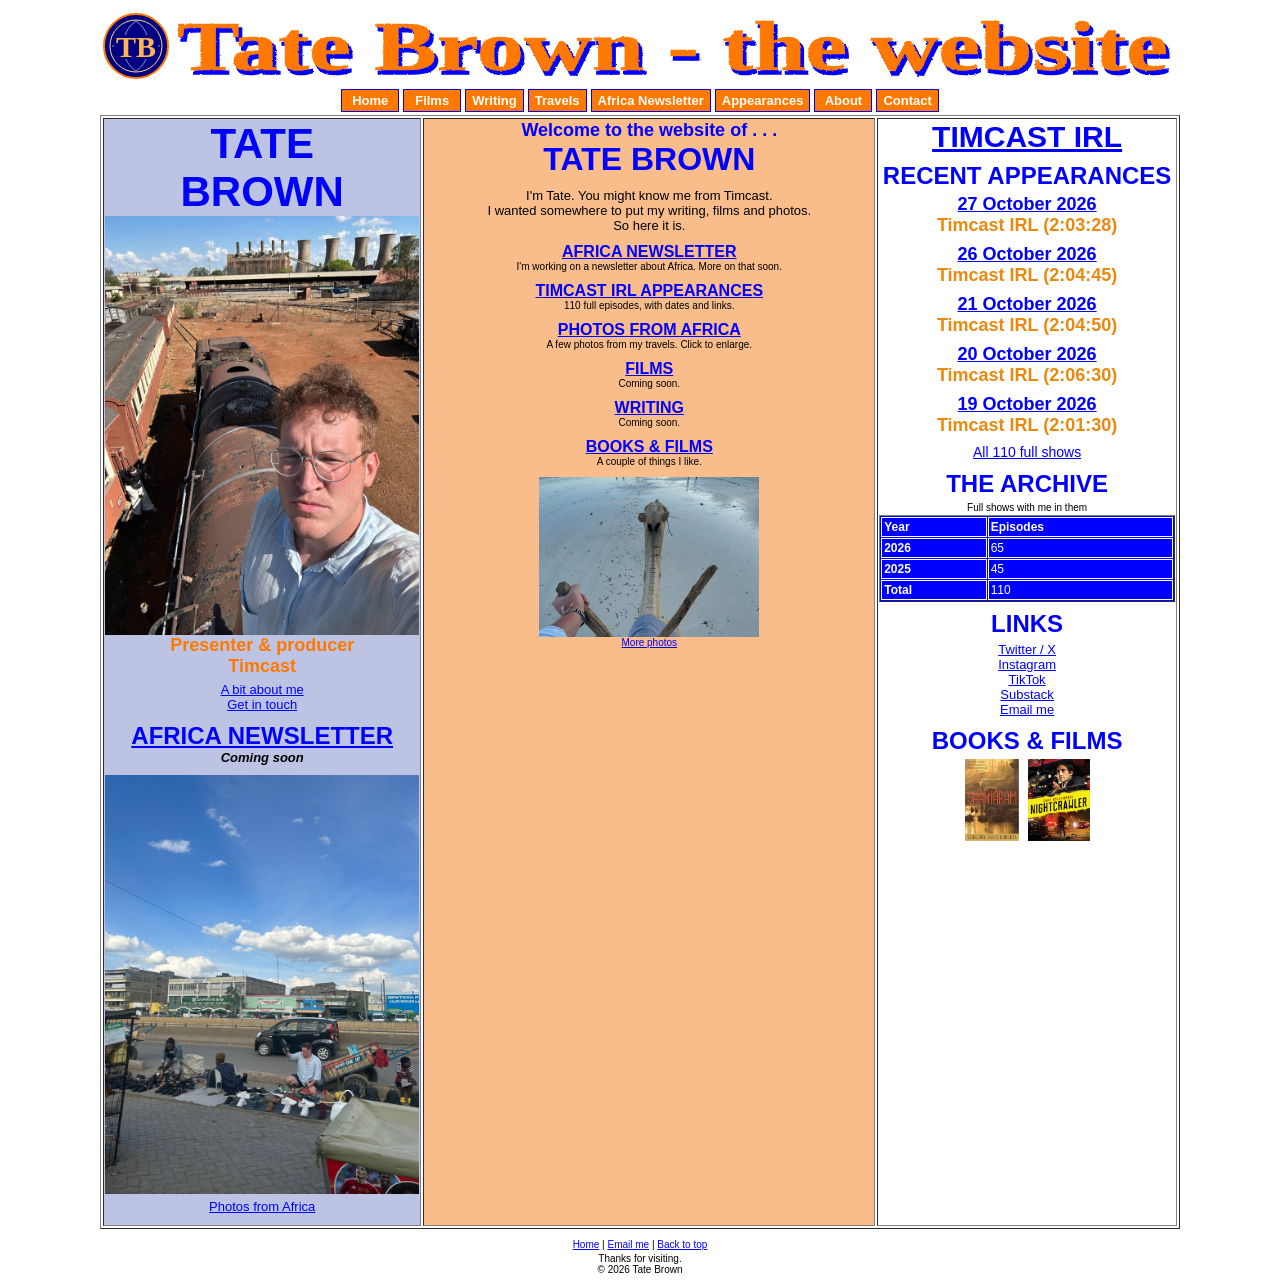
==== commit e3910a12: "Match Braintree's old-web layout and rewrite copy in Tate's voice" ====
--- a/index.html
+++ b/index.html
@@ -3,52 +3,63 @@
 <head>
   <meta charset="utf-8">
   <meta name="viewport" content="width=device-width, initial-scale=1">
-  <title>At Home &amp; Abroad — Tate Brown</title>
-  <meta name="description" content="The official website of Tate Brown. Presenting, culture, travel, world affairs and a forthcoming newsletter about Africa.">
-  <meta name="theme-color" content="#204d3c">
+  <title>The Tate Brown website</title>
+  <meta name="description" content="Tate Brown. Writing, films, photos and Timcast appearances.">
+  <meta name="theme-color" content="#ff7800">
   <link rel="canonical" href="https://tatebrown.com/">
   <meta property="og:type" content="website">
-  <meta property="og:title" content="At Home &amp; Abroad — Tate Brown">
-  <meta property="og:description" content="The official website of Tate Brown. Presenting, culture, travel, world affairs and a forthcoming newsletter about Africa.">
+  <meta property="og:title" content="The Tate Brown website">
+  <meta property="og:description" content="Tate Brown. Writing, films, photos and Timcast appearances.">
   <meta property="og:url" content="https://tatebrown.com/">
   <meta property="og:image" content="https://tatebrown.com/images/tate-profile.jpg">
   <meta name="twitter:card" content="summary_large_image">
   <link rel="icon" type="image/svg+xml" href="assets/crest.svg">
-  <link rel="stylesheet" href="assets/site.css">
+  <link rel="stylesheet" href="assets/site.css?v=1998">
   <script src="assets/site.js" defer></script>
 </head>
 <body class="" id="top">
 <a class="skip-link" href="#main">Skip to content</a>
 <div class="site">
   <header>
-    <div class="topline"><span>The official website of Tate Brown</span><span class="top-extra">Culture · Travel · World Affairs</span><a href="contact.html">Enquiries ↗</a></div>
-    <a class="masthead" href="index.html" aria-label="Tate Brown — home"><img class="crest" src="assets/crest.svg" alt="" width="78" height="78"><div class="brand"><span class="brand-name">Tate Brown</span><span class="brand-tagline">— At Home &amp; Abroad</span></div></a>
-    <p class="strapline">Presenter &amp; producer · A curious eye on the world</p>
-    <nav class="navigation" aria-label="Main navigation"><a href="index.html" aria-current="page">Home</a><a href="films.html">Films</a><a href="writing.html">Writing</a><a href="travels.html">Travels</a><a href="newsletter.html">Africa Newsletter</a><a href="appearances.html">Appearances</a><a href="about.html">About</a><a href="contact.html">Contact</a></nav>
+    <a class="masthead" href="index.html" aria-label="Tate Brown - home"><img src="assets/masthead.svg" alt="Tate Brown - the website" width="1080" height="78"></a>
+    <nav class="navigation" aria-label="Main navigation"><a href="index.html" aria-current="page">Home</a> <a href="films.html">Films</a> <a href="writing.html">Writing</a> <a href="travels.html">Travels</a> <a href="newsletter.html">Africa Newsletter</a> <a href="appearances.html">Appearances</a> <a href="about.html">About</a> <a href="contact.html">Contact</a></nav>
   </header>
-  <main id="main" class="frame" tabindex="-1"><div class="home-grid">
-    <section class="poster-column column" aria-label="About Tate">
-      <a class="poster" href="about.html"><p class="poster-kicker">Presenting · Production · Writing</p><p class="poster-name">TATE<br>BROWN</p><p class="poster-tagline">At Home &amp; Abroad</p><img src="images/tate-profile.jpg" alt="Tate on a steam locomotive during his travels" width="1536" height="2048" fetchpriority="high"><p class="poster-description">Culture. Travel.<br>World affairs.</p><span class="poster-foot">Meet the presenter →</span></a>
-      <a class="small-ad" href="newsletter.html"><span class="eyebrow">In the works</span><strong>AFRICA NEWSLETTER</strong><p><em>Coming soon</em></p><span>Find out more →</span></a>
-      <p class="profile-note">I'm Tate Brown, a presenter and producer at Timcast. Welcome to the home of my work, travels and interests.<br><a href="about.html">A little more about me →</a></p>
-    </section>
-    <section class="news-column column" aria-label="Latest updates"><p class="news-intro">All the latest from . . .</p><h1 class="news-title">TATE BROWN</h1><p class="eyebrow" style="color:var(--green);margin-top:8px">At home &amp; abroad</p><div class="double-rule"></div>
-      <article class="news-item"><p class="news-meta">In the works · Newsletter</p><h2><a href="newsletter.html">A NEW NEWSLETTER ABOUT AFRICA</a></h2><p>Something new is taking shape. I'll be sharing more here as it comes together.</p><p class="status">Coming soon.</p></article>
-      <article class="news-item"><p class="news-meta">On air · Appearances</p><h2><a href="appearances.html">TATE ON TIMCAST IRL</a></h2><p>110 full-length episodes from the official Timcast IRL channel, collected in the appearances archive.</p></article>
-      <article class="news-item"><p class="news-meta">From the road · Photographs</p><h2><a href="travels.html">A FEW PHOTOGRAPHS FROM AFRICA</a></h2><p>Scenes and small moments from my travels.</p></article>
-      <article class="news-item"><p class="news-meta">Coming soon · Films</p><h2><a href="films.html">FILMS &amp; CONVERSATIONS</a></h2><p>People, places and a curious eye on the world. A new home for films and interviews.</p></article>
-      <article class="news-item"><p class="news-meta">Coming soon · Writing</p><h2><a href="writing.html">FROM THE NOTEBOOK</a></h2><p>Writing on culture, travel and world affairs. Plus the books, films and other things that catch my attention.</p></article>
-      <figure class="photo-teaser"><a href="travels.html"><img src="images/africa-4.jpg" alt="A view from a camel along the beach" width="1536" height="2048" loading="lazy"></a><figcaption>A moment from the road. <a href="travels.html">Open the photograph album →</a></figcaption></figure>
-    </section><aside class="sidebar column" aria-label="More from Tate">
-      <div><a class="on-air" href="https://www.youtube.com/@TimcastIRL" target="_blank" rel="noopener noreferrer"><small>On air</small><strong>TIMCAST</strong><span>Presenting &amp; production</span></a>
-      <section class="archive-callout"><h2 class="sidebar-title">APPEARANCES</h2><p class="archive-count">110</p><p>full episodes in the archive</p><a href="appearances.html">Watch the full shows →</a></section></div>
-      <section><h2 class="sidebar-title">IN THE WORKS</h2><p class="notice"><strong>AFRICA NEWSLETTER</strong>A new newsletter about Africa.<br><em>Coming soon.</em><br><a href="newsletter.html">More information →</a></p>
-      <p class="notice"><strong>FILMS &amp; WRITING</strong>Culture, travel &amp; world affairs.<br><em>Coming soon.</em></p></section>
-      <section><h2 class="sidebar-title">THE NOTEBOOK</h2><table class="notebook-table"><caption class="eyebrow" style="color:var(--muted);caption-side:bottom;padding:7px 0">Books, films &amp; other interests</caption><tbody><tr><th scope="row">Book</th><td>Shantaram<small>Gregory David Roberts</small></td></tr><tr><th scope="row">Film</th><td>Nightcrawler<small>Dan Gilroy</small></td></tr><tr><th scope="row">Notes</th><td><a href="writing.html">Coming soon →</a></td></tr></tbody></table></section>
-      <section class="elsewhere"><h2 class="sidebar-title">FIND ME ELSEWHERE</h2><div class="badge-links"><a href="https://www.instagram.com/realtatebrown" target="_blank" rel="noopener noreferrer">Instagram ↗</a><a href="https://x.com/realTateBrown" target="_blank" rel="noopener noreferrer">X / Twitter ↗</a><a href="https://www.tiktok.com/@realtatebrown" target="_blank" rel="noopener noreferrer" class="wide">TikTok ↗</a></div></section>
-      <div class="contact-small"><strong>Enquiries</strong><a href="mailto:inquiries.tatebrown@hotmail.com">inquiries.tatebrown@hotmail.com</a></div>
-    </aside></div></main>
-  <footer class="site-footer"><span>© 2026 Tate Brown · At Home &amp; Abroad</span><span class="footer-links"><a href="contact.html">Contact</a><a href="newsletter.html">Africa Newsletter</a><a href="#top">Back to top ↑</a></span></footer>
+  <main id="main" class="main-wrap" tabindex="-1"><table class="layout-table home-table" border="1" width="1080" role="presentation"><tbody><tr>
+    <td class="portrait-column" width="320" bgcolor="#BCC3E3" valign="top">
+      <h2 class="portrait-heading">TATE<br>BROWN</h2>
+      <a href="about.html"><img class="portrait-image" src="images/tate-profile.jpg" alt="Tate on a steam locomotive" width="1536" height="2048" fetchpriority="high"></a>
+      <p class="portrait-job">Presenter &amp; producer<br><strong>Timcast</strong></p>
+      <p class="portrait-note"><a href="about.html">A bit about me</a><br><a href="contact.html">Get in touch</a></p>
+      <div class="newsletter-ad"><h2><a href="newsletter.html">AFRICA NEWSLETTER</a></h2><p><b><i>Coming soon</i></b></p></div>
+      <a href="travels.html"><img class="side-photo" src="images/africa-3.jpg" alt="Shoe shopping in Africa" width="1536" height="2048" loading="lazy"></a>
+      <p class="portrait-note"><a href="travels.html">Photos from Africa</a></p>
+    </td>
+    <td class="news-column" width="460" bgcolor="#F9BD8C" valign="top">
+      <p class="news-intro">Welcome to the website of . . .</p>
+      <h1 class="news-title">TATE BROWN</h1>
+      <p class="welcome">I'm Tate. You might know me from Timcast.<br>I wanted somewhere to put my writing, films and photos.<br>So here it is.</p>
+      <div class="news-item"><h2><a href="newsletter.html">AFRICA NEWSLETTER</a></h2><p>I'm working on a newsletter about Africa. More on that soon.</p></div>
+      <div class="news-item"><h2><a href="appearances.html">TIMCAST IRL APPEARANCES</a></h2><p>110 full episodes, with dates and links.</p></div>
+      <div class="news-item"><h2><a href="travels.html">PHOTOS FROM AFRICA</a></h2><p>A few photos from my travels. Click to enlarge.</p></div>
+      <div class="news-item"><h2><a href="films.html">FILMS</a></h2><p>Coming soon.</p></div>
+      <div class="news-item"><h2><a href="writing.html">WRITING</a></h2><p>Coming soon.</p></div>
+      <div class="news-item"><h2><a href="writing.html#books">BOOKS &amp; FILMS</a></h2><p>A couple of things I like.</p></div>
+      <figure class="photo-teaser"><a href="travels.html"><img src="images/africa-4.jpg" alt="A view from a camel on the beach" width="1536" height="2048" loading="lazy"></a><figcaption><a href="travels.html">More photos</a></figcaption></figure>
+    </td>
+    <td class="sidebar" width="300" valign="top"><aside aria-label="More from Tate">
+      <p class="timcast-logo"><a href="https://www.youtube.com/@TimcastIRL" target="_blank" rel="noopener noreferrer">TIMCAST IRL</a></p>
+      <h2 class="sidebar-title">RECENT APPEARANCES</h2>
+      <div class="recent-show"><a href="https://www.youtube.com/watch?v=fa2H-Kdxd2A" target="_blank" rel="noopener noreferrer"><time datetime="2026-10-27">27 October 2026</time></a><br><span class="runtime">Timcast IRL (2:03:28)</span></div><div class="recent-show"><a href="https://www.youtube.com/watch?v=JTZRsi5CkXc" target="_blank" rel="noopener noreferrer"><time datetime="2026-10-26">26 October 2026</time></a><br><span class="runtime">Timcast IRL (2:04:45)</span></div><div class="recent-show"><a href="https://www.youtube.com/watch?v=_7-XqSsnsH4" target="_blank" rel="noopener noreferrer"><time datetime="2026-10-21">21 October 2026</time></a><br><span class="runtime">Timcast IRL (2:04:50)</span></div><div class="recent-show"><a href="https://www.youtube.com/watch?v=6lIK_rdHBYY" target="_blank" rel="noopener noreferrer"><time datetime="2026-10-20">20 October 2026</time></a><br><span class="runtime">Timcast IRL (2:06:30)</span></div><div class="recent-show"><a href="https://www.youtube.com/watch?v=fZJK8XCHb-I" target="_blank" rel="noopener noreferrer"><time datetime="2026-10-19">19 October 2026</time></a><br><span class="runtime">Timcast IRL (2:01:30)</span></div>
+      <p class="archive-link"><a href="appearances.html">All 110 full shows</a></p>
+      <h2 class="sidebar-title">THE ARCHIVE</h2>
+      <table class="stats-table" border="1"><caption>Full shows with me in them</caption><thead><tr><th scope="col">Year</th><th scope="col">Episodes</th></tr></thead><tbody><tr><th scope="row">2026</th><td>65</td></tr><tr><th scope="row">2025</th><td>45</td></tr><tr><th scope="row">Total</th><td>110</td></tr></tbody></table>
+      <h2 class="sidebar-title">LINKS</h2>
+      <p class="sidebar-links"><a href="https://x.com/realTateBrown" target="_blank" rel="noopener noreferrer">Twitter / X</a><br><a href="https://www.instagram.com/realtatebrown" target="_blank" rel="noopener noreferrer">Instagram</a><br><a href="https://www.tiktok.com/@realtatebrown" target="_blank" rel="noopener noreferrer">TikTok</a><br><a href="https://realtatebrown.substack.com" target="_blank" rel="noopener noreferrer">Substack</a><br><a href="contact.html">Email me</a></p>
+      <h2 class="sidebar-title">BOOKS &amp; FILMS</h2>
+      <p class="interests"><a href="writing.html#books"><img src="images/shantaram-cover.jpg" alt="Shantaram" width="313" height="475" loading="lazy"></a> <a href="writing.html#books"><img src="images/nightcrawler-poster.jpg" alt="Nightcrawler" width="1536" height="2048" loading="lazy"></a></p>
+    </aside></td>
+    </tr></tbody></table></main>
+  <footer class="site-footer"><p><a href="index.html">Home</a> | <a href="contact.html">Email me</a> | <a href="#top">Back to top</a></p><p>Thanks for visiting.<br>© 2026 Tate Brown</p></footer>
 </div>
 </body>
 </html>
--- a/assets/site.css
+++ b/assets/site.css
@@ -1,155 +1,246 @@
-@import url('https://fonts.googleapis.com/css2?family=Archivo+Black&family=Oswald:wght@500;600;700&display=swap');
-
-:root{--green:#204d3c;--deep:#14382b;--rust:#994523;--gold:#dfac58;--cream:#f5e8c9;--peach:#f2d8b0;--paper:#fffdf7;--line:#8d9587;--ink:#252c27;--muted:#566257}
-*{box-sizing:border-box}
-html{scroll-behavior:smooth}
-body{margin:0;background:var(--paper);color:var(--ink);font-family:Arial,Helvetica,sans-serif;font-size:14px;line-height:1.45}
-a{color:var(--green);text-underline-offset:2px}
-a:hover{color:var(--rust)}
-a:focus-visible,button:focus-visible,input:focus-visible{outline:3px solid var(--rust);outline-offset:3px}
-img{max-width:100%;height:auto;display:block}
-button,input{font:inherit}
-button{cursor:pointer}
-.skip-link{position:absolute;left:12px;top:-80px;background:var(--green);color:white;padding:12px;z-index:20}
-.skip-link:focus{top:8px}
-.site{width:min(1100px,calc(100% - 32px));margin:0 auto}
-.topline{display:flex;justify-content:space-between;gap:12px;margin-top:10px;padding:5px 0;border-bottom:1px solid #bac0b4;font-size:10px;letter-spacing:1.5px;font-weight:bold;text-transform:uppercase;color:var(--muted)}
-.topline a{text-decoration:none}
-.masthead{display:flex;align-items:center;justify-content:center;gap:15px;padding:15px 3px 10px;text-decoration:none;color:var(--green)}
-.masthead:hover{color:var(--green)}
-.crest{width:78px;height:78px;flex:0 0 78px}
-.brand{display:flex;align-items:baseline;justify-content:center;flex-wrap:wrap;gap:0 17px}
-.brand-name{font-family:'Archivo Black','Arial Black',sans-serif;font-size:77px;line-height:1.05;letter-spacing:-4px;color:var(--rust);text-shadow:2px 2px 0 var(--cream),4px 4px 0 var(--green)}
-.brand-tagline{font-family:'Oswald','Arial Narrow',sans-serif;font-weight:600;font-size:36px;line-height:1.2;letter-spacing:-.4px;text-transform:uppercase;color:var(--green)}
-.strapline{text-align:center;margin:6px 0 10px;font-size:11px;letter-spacing:2.9px;font-weight:bold;text-transform:uppercase;color:var(--green)}
-.navigation{display:flex;justify-content:center;gap:4px;flex-wrap:wrap;margin:0 0 8px}
-.navigation a{border:1px solid var(--green);box-shadow:inset 0 0 0 1px #ffffff75;background:var(--rust);color:#fffdf7;font-family:'Oswald','Arial Narrow',sans-serif;font-size:15px;font-weight:600;padding:3px 16px;text-decoration:none;white-space:nowrap}
-.navigation a:hover,.navigation a[aria-current=page]{background:var(--green);color:#fffdf7}
-.frame{border:1px solid var(--line);padding:3px;background:#fff}
-.home-grid{display:grid;grid-template-columns:29% 43% 28%;align-items:stretch}
-.column{min-width:0;border:1px solid var(--line)}
-.poster-column{padding:9px;background:#fff}
-.news-column{padding:16px 21px 18px;background:var(--peach);margin-left:2px;margin-right:2px;text-align:center}
-.sidebar{padding:12px 13px;background:#fff;text-align:center}
-.poster{display:block;border:4px double var(--cream);outline:1px solid var(--green);background:var(--green);color:var(--cream);padding:14px 12px 12px;text-align:center;text-decoration:none}
-.poster:hover{color:var(--cream)}
-.poster-kicker{margin:0 0 9px;font-size:9px;letter-spacing:2.3px;font-weight:bold;text-transform:uppercase}
-.poster-name{font-family:'Oswald','Arial Narrow',sans-serif;font-size:53px;line-height:1.03;font-weight:700;margin:0;color:var(--cream);letter-spacing:.5px}
-.poster-tagline{font-family:Georgia,serif;font-size:19px;font-style:italic;color:var(--gold);margin:6px 0 15px}
-.poster img{width:100%;height:289px;object-fit:cover;object-position:50% 58%;border:1px solid #f5e8c988}
-.poster-description{font-family:'Oswald','Arial Narrow',sans-serif;font-size:18px;line-height:1.4;text-transform:uppercase;margin:14px 0 8px}
-.poster-foot{font-size:10px;letter-spacing:1.5px;text-transform:uppercase;border-top:1px solid #f5e8c966;padding-top:11px}
-.small-ad{display:block;margin-top:14px;border:3px double var(--rust);padding:15px 8px;background:var(--cream);text-align:center;text-decoration:none}
-.small-ad .eyebrow{color:var(--rust)}
-.small-ad strong{display:block;font-family:'Oswald','Arial Narrow',sans-serif;font-size:28px;line-height:1.1;color:var(--green);margin:5px 0}
-.small-ad span:last-child{font-size:12px;font-weight:bold;text-decoration:underline}
-.profile-note{margin:17px 3px 9px;text-align:center;font-size:13px;line-height:1.6}
-.profile-note a{font-weight:bold}
-.news-intro{margin:0;font-size:13px;color:var(--green);font-weight:bold}
-.news-title{font-family:'Oswald','Arial Narrow',sans-serif;font-size:38px;line-height:1.15;color:var(--green);font-weight:700;margin:2px 0 5px}
-.double-rule{height:5px;border-top:1px solid var(--green);border-bottom:1px solid var(--green);margin:16px 0 19px}
-.news-item{margin:0 0 23px}
-.news-meta{font-size:10px;letter-spacing:1.2px;font-weight:bold;text-transform:uppercase;color:#69402a;margin:0 0 6px}
-.news-item h2{font-size:17px;line-height:1.2;margin:0 0 6px;font-weight:800}
-.news-item h2 a{text-decoration:underline;text-decoration-thickness:1px}
-.news-item p{font-size:12px;line-height:1.5;margin:0}
-.news-item .status{font-style:italic;color:var(--rust);font-weight:bold;font-size:12px}
-.photo-teaser{margin:18px 0 0;padding-top:16px;border-top:1px solid #b69d7c}
-.photo-teaser img{width:100%;height:164px;object-fit:cover;object-position:50% 49%;border:1px solid var(--line)}
-.photo-teaser figcaption{font-size:11px;margin-top:7px}
-.eyebrow{font-size:10px;letter-spacing:1.8px;font-weight:bold;text-transform:uppercase;margin:0 0 6px;color:var(--muted)}
-.sidebar-title{font-family:'Oswald','Arial Narrow',sans-serif;font-size:27px;line-height:1.15;color:var(--green);margin:8px 0 12px;text-transform:uppercase}
-.on-air{border:3px double var(--green);padding:10px 8px 9px;display:block;text-decoration:none;color:var(--green);margin-bottom:18px}
-.on-air small{display:block;letter-spacing:2px;text-transform:uppercase;font-size:10px}
-.on-air strong{font-family:'Archivo Black','Arial Black',sans-serif;font-size:31px;letter-spacing:-1.2px;display:block;margin:4px 0 1px}
-.on-air span{font-size:11px}
-.archive-callout{margin:0 0 20px;border-bottom:1px solid #cad0c5;padding-bottom:17px}
-.archive-callout .archive-count{font-family:'Oswald','Arial Narrow',sans-serif;color:var(--rust);font-weight:600;font-size:40px;line-height:1.2;margin:0}
-.archive-callout p{font-size:12px;margin:6px 0}
-.archive-callout a{font-size:12px;font-weight:bold}
-.notice{margin:12px 0 20px;font-size:12px;line-height:1.4}
-.notice strong{font-family:'Oswald','Arial Narrow',sans-serif;font-size:17px;color:var(--rust);font-weight:600;display:block;margin-bottom:4px}
-.notebook-table{width:100%;border-collapse:collapse;background:var(--green);color:var(--paper);font-size:11px;margin-bottom:5px}
-.notebook-table th,.notebook-table td{padding:7px 6px;border:1px solid #7a9586;text-align:left;vertical-align:top}
-.notebook-table th{font-size:10px;text-transform:uppercase;letter-spacing:.5px;color:var(--cream);width:28%}
-.notebook-table td small{display:block;color:#e7ecdf;margin-top:2px;font-size:10px}
-.notebook-table a{color:#fffdf7}
-.tiny{font-size:10px;color:var(--muted)}
-.elsewhere{border-top:1px solid #cad0c5;margin-top:20px;padding-top:12px}
-.badge-links{display:grid;grid-template-columns:1fr 1fr;gap:6px;margin:10px 0}
-.badge-links a{font-family:'Oswald','Arial Narrow',sans-serif;font-size:15px;padding:7px 3px;border:1px solid var(--green);background:var(--cream);text-decoration:none;font-weight:600}
-.badge-links a:hover{background:var(--green);color:white}
-.badge-links .wide{grid-column:1/-1;background:var(--green);color:#fff}
-.contact-small{border:1px solid var(--rust);padding:11px 6px;margin-top:15px;font-size:11px;overflow-wrap:anywhere}
-.contact-small strong{display:block;font-family:'Oswald','Arial Narrow',sans-serif;color:var(--rust);font-size:17px;margin-bottom:5px;text-transform:uppercase}
-.inner-grid{display:grid;grid-template-columns:minmax(0,1fr) 29%;gap:2px}
-.page-content{padding:26px 32px 32px;background:#fff;min-height:600px}
-.page-head{text-align:center;border-bottom:4px double var(--line);padding-bottom:18px;margin-bottom:24px}
-.page-head h1{font-family:'Oswald','Arial Narrow',sans-serif;color:var(--green);font-size:42px;line-height:1.1;text-transform:uppercase;margin:3px 0 10px}
-.page-head p{max-width:520px;margin:0 auto;font-size:13px;color:var(--muted);line-height:1.6}
-.page-content h2{font-family:'Oswald','Arial Narrow',sans-serif;color:var(--green);font-size:25px;text-transform:uppercase;line-height:1.2}
-.page-content p{line-height:1.7}
-.coming-soon{border:4px double var(--rust);background:var(--cream);padding:35px 26px;text-align:center;margin:8px 0 25px}
-.coming-soon h2{font-family:Georgia,serif;font-size:45px;font-style:italic;text-transform:none;color:var(--rust);margin:6px 0 20px;line-height:1.1;font-weight:normal}
-.coming-soon p{max-width:420px;margin:0 auto 18px}
-.coming-soon .eyebrow{font-size:10px}
-.text-link{font-weight:bold;font-size:13px}
-.coming-photo{margin:25px 0 0}
-.coming-photo img{width:100%;height:320px;object-fit:cover;object-position:50% 63%;border:1px solid var(--line)}
-figcaption{font-size:12px;color:var(--muted);margin-top:7px;line-height:1.5}
-.gallery{display:grid;grid-template-columns:1fr 1fr;gap:24px 18px}
-.gallery figure{margin:0}
-.gallery a{display:block;border:1px solid var(--line);padding:4px;background:var(--paper)}
-.gallery img{width:100%;aspect-ratio:3/4;object-fit:cover}
-.photo-number{font-family:'Oswald','Arial Narrow',sans-serif;font-weight:600;color:var(--rust);margin-right:5px}
-.photo-tip{font-size:12px;text-align:center;color:var(--muted);margin:24px 0 0}
-.about-portrait{width:260px;float:left;margin:4px 26px 18px 0;border:1px solid var(--line);padding:4px;background:var(--paper)}
-.about-copy{font-size:15px}
-.about-copy p:first-child{margin-top:0}
-.about-links{clear:both;border-top:1px solid var(--line);padding-top:20px;margin-top:22px;display:flex;gap:20px;flex-wrap:wrap}
-.contact-box{background:var(--cream);border:3px double var(--rust);text-align:center;padding:30px 20px;margin:22px 0}
-.contact-email{font-size:clamp(14px,2vw,23px);font-weight:bold;overflow-wrap:anywhere}
-.contact-box p{margin:10px 0 0;font-size:12px}
-.contact-actions{display:flex;justify-content:center;gap:12px;flex-wrap:wrap;margin-top:22px}
-.button-link,.plain-button{border:1px solid var(--green);background:var(--green);color:#fffdf7;padding:9px 16px;text-decoration:none;font-family:'Oswald','Arial Narrow',sans-serif;font-weight:500;font-size:16px}
-.button-link:hover,.plain-button:hover{background:var(--rust);color:white;border-color:var(--rust)}
-.plain-button{background:#fff;color:var(--green)}
-.copy-status{min-height:22px;margin:10px 0 0;font-size:12px;color:var(--green)}
-.archive-summary{font-size:12px;display:flex;justify-content:space-between;gap:15px;flex-wrap:wrap;margin:0 0 14px}
-.archive-search{margin:0 0 18px;display:none}
-.has-js .archive-search{display:block}
-.archive-search label{display:block;font-weight:bold;font-size:12px;margin-bottom:6px}
-.archive-search input{width:100%;border:1px solid var(--line);border-radius:0;padding:9px 11px;background:var(--paper);color:var(--ink);font-size:14px}
-.appearances-table{width:100%;border-collapse:collapse;font-size:12px;table-layout:fixed}
-.appearances-table th{background:var(--green);color:var(--cream);font-family:'Oswald','Arial Narrow',sans-serif;letter-spacing:.5px;text-transform:uppercase;font-weight:500;text-align:left;padding:9px 8px}
-.appearances-table td{padding:12px 8px;border-bottom:1px solid #cbd1c6;vertical-align:top;line-height:1.5}
-.appearances-table tbody tr:nth-child(even){background:#f4f2e9}
-.appearances-table .date-col{width:85px}
-.appearances-table .time-col{width:64px}
-.appearances-table .watch-col{width:55px}
-.appearances-table .episode-title{font-weight:bold;color:var(--green);text-decoration:none}
-.appearances-table .episode-title:hover{text-decoration:underline;color:var(--rust)}
-.episode-label{display:block;margin-top:5px;font-size:10px;color:var(--muted)}
-.table-date{white-space:nowrap;color:var(--rust);font-weight:bold;font-size:11px}
-.table-date span{display:block;font-weight:normal;font-size:10px;color:var(--muted)}
-.table-watch{font-weight:bold}
-.archive-note{font-size:11px;color:var(--muted);border-top:1px solid var(--line);padding-top:14px;margin-top:25px}
-.no-results{padding:20px;border:1px solid var(--line);text-align:center}
-.no-results[hidden]{display:none}
-.newsletter-label{display:inline-block;color:var(--green);font-size:10px;letter-spacing:2px;border-top:1px solid var(--green);border-bottom:1px solid var(--green);padding:6px 12px;margin:0 0 12px}
-.newsletter-title{font-family:'Oswald','Arial Narrow',sans-serif!important;font-size:56px!important;font-style:normal!important;font-weight:600!important;color:var(--green)!important;margin:0 0 20px!important;text-transform:uppercase!important;line-height:1.1!important}
-.newsletter-coming{font-family:Georgia,serif;font-style:italic;color:var(--rust);font-size:29px;line-height:1.2;margin-bottom:23px!important}
-.site-footer{display:flex;justify-content:space-between;align-items:center;flex-wrap:wrap;gap:10px;border-top:3px double var(--line);padding:13px 2px 25px;margin-top:12px;font-size:10px;letter-spacing:.4px;color:var(--muted)}
-.site-footer a{color:var(--muted)}
-.footer-links{display:flex;gap:16px}
-.lightbox{max-width:min(94vw,1000px);max-height:94vh;padding:40px 16px 12px;border:2px solid var(--green);background:var(--paper);color:var(--ink)}
-.lightbox::backdrop{background:#102219e6}
-.lightbox img{max-height:76vh;max-width:100%;width:auto;margin:auto}
-.lightbox .close{position:absolute;right:10px;top:8px;border:1px solid var(--green);background:var(--cream);padding:3px 10px;color:var(--green)}
-.lightbox-caption{text-align:center;font-size:12px;margin:9px 0 0}
-[hidden]{display:none!important}
-@media(min-width:1050px){.home-grid{grid-template-columns:29% 43% 28%}}
-@media(max-width:1050px){.brand-name{font-size:63px}.brand-tagline{font-size:29px}.crest{width:68px;height:68px;flex-basis:68px}.navigation a{padding:4px 12px;font-size:14px}.poster-name{font-size:43px}.poster img{height:250px}.news-column{padding:17px 15px}.on-air strong{font-size:26px}.sidebar{padding:12px 9px}.page-content{padding:24px}.contact-email{font-size:18px}}
-@media(max-width:780px){.site{width:calc(100% - 20px)}.masthead{padding:14px 0 9px;gap:10px}.brand{display:block;text-align:center}.brand-name{display:block;font-size:62px;letter-spacing:-3px}.brand-tagline{display:block;font-size:23px;margin-top:5px;letter-spacing:1px}.crest{width:66px;height:66px;flex-basis:66px}.strapline{font-size:9px;letter-spacing:2px}.navigation a{padding:6px 12px;font-size:14px}.home-grid{grid-template-columns:35% 65%}.news-column{margin-right:0}.home-grid>.sidebar{grid-column:1/-1;display:grid;grid-template-columns:1fr 1fr;gap:10px 25px;margin-top:2px;padding:20px}.home-grid .sidebar .elsewhere{margin-top:0}.sidebar .contact-small{align-self:start}.inner-grid{grid-template-columns:minmax(0,1fr) 240px}.page-content{padding:22px 18px}.page-head h1{font-size:34px}.about-portrait{float:none;width:100%;max-width:300px;margin:0 auto 24px}.about-copy{font-size:14px}.gallery{gap:18px 12px}.newsletter-title{font-size:44px!important}.inner-grid .sidebar{font-size:12px}.appearances-table .date-col{width:68px}.appearances-table .time-col{width:49px}.appearances-table .watch-col{width:48px}.appearances-table th,.appearances-table td{padding:10px 5px}.archive-page .inner-grid{grid-template-columns:1fr}.archive-page .inner-grid>.sidebar{display:none}}
-@media(max-width:600px){.topline{font-size:8px;letter-spacing:1px}.topline .top-extra{display:none}.masthead{gap:8px}.brand-name{font-size:clamp(32px,11.8vw,49px);white-space:nowrap;letter-spacing:-2.4px;text-shadow:1px 1px 0 var(--cream),3px 3px 0 var(--green)}.brand-tagline{font-size:19px;letter-spacing:.5px}.crest{width:56px;height:56px;flex-basis:56px}.strapline{font-size:8px;letter-spacing:1.8px;margin-top:5px}.navigation{gap:4px}.navigation a{flex:1 0 auto;text-align:center;font-size:13px;padding:7px 9px}.home-grid{grid-template-columns:1fr}.news-column{grid-column:1;grid-row:1;margin:0;padding:22px 20px}.poster-column{grid-row:2;margin-top:2px;padding:14px}.poster{display:grid;grid-template-columns:1fr 1fr;gap:0 12px;align-items:center;padding:13px}.poster-kicker{grid-column:1;font-size:8px;letter-spacing:1px;margin:0}.poster-name{grid-column:1;font-size:43px}.poster-tagline{grid-column:1;font-size:15px;margin:4px 0}.poster img{grid-column:2;grid-row:1/6;height:210px;object-position:50% 65%}.poster-description{grid-column:1;font-size:14px;margin:9px 0}.poster-foot{grid-column:1;font-size:8px;letter-spacing:.5px;padding-top:7px}.small-ad{padding:12px;margin-top:12px}.small-ad strong{font-size:25px}.profile-note{margin:14px 5px 3px}.home-grid>.sidebar{grid-template-columns:1fr 1fr;padding:16px 12px;gap:10px 16px}.sidebar-title{font-size:23px}.on-air strong{font-size:25px}.notebook-table{font-size:10px}.notebook-table td,.notebook-table th{padding:6px 4px}.contact-small{grid-column:1/-1}.inner-grid{grid-template-columns:1fr}.inner-grid>.sidebar{border-top:1px solid var(--line);display:grid;grid-template-columns:1fr 1fr;gap:12px;margin-top:2px;padding:17px 13px}.page-content{padding:23px 17px;min-height:0}.page-head h1{font-size:34px}.coming-soon{padding:28px 16px}.coming-soon h2{font-size:39px}.coming-photo img{height:280px}.newsletter-title{font-size:46px!important}.newsletter-coming{font-size:27px}.gallery{gap:20px 12px}.gallery figcaption{font-size:11px}.contact-box{padding:25px 12px}.contact-email{font-size:15px}.site-footer{font-size:9px;justify-content:center;text-align:center}.footer-links{gap:15px}.appearances-table{font-size:11px}.appearances-table .time-col{width:45px}.appearances-table .watch-col{display:none}.appearances-table td:last-child{display:none}.appearances-table .date-col{width:67px}.appearances-table th,.appearances-table td{padding:10px 5px}.appearances-table td:nth-child(3){font-size:10px}.news-title{font-size:38px}.news-item{margin-bottom:24px}.news-item h2{font-size:18px}.news-item p{font-size:13px}.photo-teaser img{height:180px}}
-@media(prefers-reduced-motion:reduce){html{scroll-behavior:auto}}
+/* A small, plain table website. Colours and proportions follow Braintree. */
+body {
+  margin: 8px;
+  background: #ffffff;
+  color: #000000;
+  font-family: Arial, Helvetica, sans-serif;
+  font-size: 13px;
+  line-height: normal;
+}
+a { color: #0000ff; text-decoration: underline; }
+a:visited { color: #551a8b; }
+a:focus-visible, button:focus-visible, input:focus-visible {
+  outline: 2px dotted #0000ff;
+  outline-offset: 2px;
+}
+img { max-width: 100%; height: auto; }
+button, input { font-family: Arial, Helvetica, sans-serif; font-size: 13px; }
+button { cursor: pointer; }
+[hidden] { display: none !important; }
+.skip-link {
+  position: absolute;
+  top: -100px;
+  left: 8px;
+  padding: 3px;
+  background: #ffffff;
+  z-index: 10;
+}
+.skip-link:focus { top: 8px; }
+.site { width: 1080px; margin: 0 auto; }
+.masthead { display: block; line-height: 0; margin: 0 0 3px; }
+.masthead img { display: block; width: 1080px; height: auto; }
+.navigation { margin: 0 0 3px; text-align: center; font-size: 0; line-height: 23px; }
+.navigation a {
+  display: inline-block;
+  box-sizing: border-box;
+  min-width: 58px;
+  height: 23px;
+  margin: 0 2px;
+  padding: 2px 6px 1px;
+  border: 1px solid #0000ff;
+  background: #ff7800;
+  color: #ffffff;
+  font-family: 'Arial Narrow', Arial, Helvetica, sans-serif;
+  font-size: 13px;
+  font-weight: bold;
+  line-height: 18px;
+  text-align: center;
+  text-decoration: none;
+  white-space: nowrap;
+  vertical-align: top;
+}
+.navigation a:visited { color: #ffffff; }
+.main-wrap { margin: 0; }
+.layout-table {
+  margin: 0 auto;
+  border: 1px outset #808080;
+  border-collapse: separate;
+  border-spacing: 2px;
+  background: #ffffff;
+}
+.layout-table > tbody > tr > td {
+  padding: 1px;
+  border: 1px inset #808080;
+  vertical-align: top;
+}
+.home-table { width: 1080px; }
+.inner-table { width: 1000px; }
+.portrait-column { width: 320px; background: #bcc3e3; text-align: center; }
+.news-column { width: 460px; background: #f9bd8c; text-align: center; }
+.sidebar { width: 300px; background: #ffffff; text-align: center; }
+.portrait-heading, .portrait-heading h2 {
+  margin: 0;
+  color: #0000ff;
+  font-family: Arial, Helvetica, sans-serif;
+  font-size: 42px;
+  font-weight: bold;
+  line-height: normal;
+}
+.portrait-job { margin: 0 0 3px; color: #ff7800; font-size: 18px; font-weight: bold; }
+.portrait-image { display: block; width: 100%; height: auto; margin: 0; }
+.portrait-note { margin: 5px 2px 10px; font-size: 13px; line-height: normal; }
+.newsletter-ad { margin: 6px 0 10px; text-align: center; }
+.newsletter-ad h2 { margin: 0; color: #ff7800; font-size: 24px; line-height: normal; }
+.newsletter-ad p { margin: 0; font-size: 13px; }
+.side-photo { display: block; width: 100%; height: auto; margin: 0; }
+.side-photo img { display: block; width: 100%; height: auto; }
+.side-photo figcaption { margin: 0; font-size: 10px; }
+.news-intro { margin: 0; color: #0000ff; font-size: 18px; font-weight: bold; }
+.news-title { margin: 0 0 10px; color: #0000ff; font-size: 32px; font-weight: bold; line-height: normal; }
+.welcome { margin: 0 2px 10px; font-size: 13px; }
+.welcome p { margin: 0 0 5px; }
+.news-item { margin: 0 0 10px; }
+.news-item h2 { margin: 0; color: #0000ff; font-size: 16px; font-weight: bold; line-height: normal; }
+.news-item h2 a { text-decoration: underline; }
+.news-item p { margin: 0; color: #000000; font-size: 10px; line-height: normal; }
+.news-item .status { color: #000000; font-size: 10px; }
+.photo-teaser { margin: 10px 0 0; text-align: center; }
+.photo-teaser img { display: block; width: 220px; height: 160px; margin: 0 auto; object-fit: cover; }
+.photo-teaser figcaption { margin: 0; font-size: 10px; }
+.timcast-logo {
+  display: block;
+  margin: 2px 0 8px;
+  color: #000000;
+  font-family: 'Arial Black', Arial, Helvetica, sans-serif;
+  font-size: 30px;
+  font-weight: bold;
+  line-height: normal;
+  text-decoration: none;
+}
+.timcast-logo:visited { color: #000000; }
+.sidebar-title { margin: 4px 0; color: #0000ff; font-size: 24px; font-weight: bold; line-height: normal; }
+.recent-show { margin: 0 0 8px; font-size: 18px; font-weight: bold; }
+.recent-show p { margin: 0; }
+.recent-show a, .recent-show a:visited, .recent-show time, .recent-show .date, .recent-show .show-date { color: #0000ff; font-size: 18px; }
+.recent-show .runtime, .recent-show .show-runtime { color: #eb880e; font-size: 18px; }
+.archive-link { margin: 0 0 10px; font-size: 14px; }
+.stats-table { width: 100%; margin: 0 0 8px; border: 1px outset #808080; border-spacing: 1px; background: #0000ff; color: #ffffff; font-size: 12px; }
+.stats-table caption { color: #000000; font-size: 10px; padding-bottom: 2px; }
+.stats-table th, .stats-table td { padding: 2px; border: 1px solid #ffffff; vertical-align: top; text-align: left; }
+.stats-table a, .stats-table a:visited { color: #ffffff; }
+.sidebar-links { margin: 6px 0 10px; font-size: 13px; line-height: normal; }
+.sidebar-links a { display: inline; }
+.sidebar p { margin-top: 0; }
+.sidebar .tiny, .sidebar small { font-size: 10px; }
+.interests { margin: 6px 0; text-align: center; }
+.interests a { display: inline-block; margin: 0 3px; vertical-align: top; }
+.interests img { display: inline-block; width: auto; height: 82px; border: 0; vertical-align: top; }
+.interests p, .interests figcaption { margin: 0; font-size: 10px; }
+.page-content { width: 700px; background: #ffffff; font-size: 13px; text-align: center; }
+.page-head { margin: 0 0 10px; text-align: center; }
+.page-head h1, .page-content > h1 { margin: 0; color: #0000ff; font-size: 24px; line-height: normal; }
+.page-head p { margin: 0; color: #000000; font-size: 13px; }
+.page-content h2 { margin: 6px 0 0; color: #ff7800; font-size: 18px; line-height: normal; }
+.page-content p { margin-top: 0; margin-bottom: 10px; line-height: normal; }
+.page-copy { font-size: 13px; line-height: normal; }
+.page-copy p { margin: 0 0 10px; }
+.coming-soon { margin: 10px 0; text-align: center; }
+.coming-soon h2 { margin: 0 0 6px; color: #ff7800; font-size: 18px; }
+.coming-soon p { margin: 0 0 10px; }
+.coming-soon .status, .coming-soon p.status { color: #ff7800; font-size: 18px; }
+.coming-photo { margin: 10px 0 0; text-align: center; }
+.coming-photo img { display: block; width: 400px; height: auto; margin: 0 auto; }
+figcaption { margin: 0; color: #000000; font-size: 13px; line-height: normal; }
+.gallery { display: block; text-align: center; }
+.gallery figure { margin: 0 0 12px; }
+.gallery a { display: inline; }
+.gallery img { display: block; width: 400px; height: auto; margin: 0 auto; }
+.gallery figcaption { margin: 0; font-size: 13px; }
+.photo-number { margin-right: 3px; font-weight: bold; }
+.photo-tip { margin: 10px 0; font-size: 13px; text-align: center; }
+.interests-gallery { text-align: center; }
+.interests-gallery figure { display: inline-block; width: 42%; margin: 0 2% 10px; vertical-align: top; }
+.interests-gallery img { width: auto; height: 115px; }
+.interests-gallery figcaption { font-size: 13px; }
+.about-portrait { width: 300px; height: auto; float: left; margin: 0 8px 6px 0; }
+.about-copy { font-size: 13px; }
+.about-copy p { margin: 0 0 10px; }
+.about-links { clear: both; margin: 10px 0; }
+.about-links a { margin: 0 4px; }
+.contact-box { margin: 10px 0; text-align: center; }
+.contact-email { font-size: 18px; font-weight: bold; overflow-wrap: anywhere; }
+.contact-actions { margin: 10px 0; }
+.contact-actions a, .contact-actions button { margin: 0 3px; }
+.copy-status { min-height: 15px; margin: 4px 0; font-size: 13px; }
+.archive-summary { margin: 0 0 8px; font-size: 13px; }
+.archive-summary span { margin: 0 4px; }
+.archive-search { display: none; margin: 0 0 10px; text-align: left; }
+.has-js .archive-search { display: block; }
+.archive-search label { margin-right: 4px; font-size: 13px; }
+.archive-search input { box-sizing: border-box; width: 100%; max-width: 420px; }
+.appearances-table { width: 100%; border: 1px outset #808080; border-collapse: separate; border-spacing: 2px; table-layout: fixed; background: #ffffff; font-size: 13px; }
+.appearances-table th, .appearances-table td { border: 1px inset #808080; padding: 2px; text-align: left; vertical-align: top; line-height: normal; overflow-wrap: anywhere; }
+.appearances-table th { color: #0000ff; font-size: 13px; font-weight: bold; background: #ffffff; }
+.appearances-table .date-col { width: 84px; }
+.appearances-table .time-col { width: 65px; }
+.appearances-table .watch-col { width: 45px; }
+.appearances-table .episode-title { font-size: 13px; text-decoration: underline; }
+.episode-label { display: block; margin: 0; font-size: 10px; color: #000000; }
+.table-date { white-space: nowrap; font-size: 13px; }
+.table-date span { display: block; font-size: 10px; }
+.table-watch { font-size: 13px; }
+.archive-note { margin: 10px 0; font-size: 11px; }
+.no-results { margin: 10px 0; text-align: center; font-size: 13px; }
+.newsletter-title { color: #0000ff; font-size: 24px; font-weight: bold; }
+.newsletter-coming { color: #ff7800; font-size: 18px; }
+.site-footer { clear: both; margin: 10px 0 8px; color: #000000; font-size: 10px; text-align: center; }
+.site-footer p { margin: 0 0 3px; }
+.footer-links { display: inline; }
+.footer-links a { margin: 0 4px; }
+.lightbox { max-width: calc(100vw - 32px); max-height: calc(100vh - 32px); box-sizing: border-box; padding: 28px 8px 8px; background: #ffffff; color: #000000; border: 2px outset #808080; }
+.lightbox::backdrop { background: rgba(0, 0, 0, .65); }
+.lightbox img { display: block; width: auto; max-width: 100%; max-height: calc(100vh - 110px); height: auto; margin: 0 auto; }
+.lightbox .close { position: absolute; top: 3px; right: 4px; }
+.lightbox-caption { margin: 4px 0 0; font-size: 13px; text-align: center; }
+@media (max-width: 1100px) {
+  .site { width: 100%; }
+  .layout-table { width: 100%; table-layout: fixed; }
+  .home-table .portrait-column { width: 29.63%; }
+  .home-table .news-column { width: 42.59%; }
+  .home-table .sidebar { width: 27.78%; }
+  .inner-table .page-content { width: 70%; }
+  .inner-table .sidebar { width: 30%; }
+  .layout-table > tbody > tr > td { overflow-wrap: anywhere; }
+  .portrait-heading, .portrait-heading h2 { font-size: 38px; }
+  .sidebar-title { font-size: 22px; }
+}
+@media (max-width: 700px) {
+  .site { width: 100%; }
+  .masthead { margin-bottom: 3px; }
+  .masthead img { width: 100%; }
+  .navigation { line-height: 25px; margin-bottom: 3px; }
+  .navigation a { margin: 0 2px 2px; padding-right: 4px; padding-left: 4px; }
+  .layout-table, .layout-table > tbody, .layout-table > tbody > tr { display: block; width: 100%; box-sizing: border-box; }
+  .layout-table { padding: 2px; }
+  .layout-table > tbody > tr > td { display: block; width: 100%; box-sizing: border-box; margin: 0 0 2px; }
+  .home-table .portrait-column, .home-table .news-column, .home-table .sidebar,
+  .inner-table .page-content, .inner-table .sidebar { width: 100%; }
+  .layout-table > tbody > tr > td:last-child { margin-bottom: 0; }
+  .home-table > tbody > tr { display: flex; flex-direction: column; }
+  .home-table .news-column { order: 1; }
+  .home-table .portrait-column { order: 2; }
+  .home-table .sidebar { order: 3; }
+  .portrait-heading, .portrait-heading h2 { font-size: 42px; }
+  .portrait-image { max-width: 320px; margin: 0 auto; }
+  .side-photo, .side-photo img { max-width: 320px; margin: 0 auto; }
+  .news-column { padding-top: 3px !important; padding-bottom: 3px !important; }
+  .news-title { font-size: 32px; }
+  .sidebar-title { font-size: 24px; }
+  .sidebar { padding-top: 5px !important; padding-bottom: 5px !important; }
+  .stats-table { max-width: 300px; margin-right: auto; margin-left: auto; }
+  .page-content { padding: 2px !important; }
+  .about-portrait { display: block; float: none; width: 300px; max-width: 100%; margin: 0 auto 6px; }
+  .gallery img, .coming-photo img { max-width: 100%; }
+  .contact-email { font-size: 16px; }
+  .appearances-table .date-col { width: 72px; }
+  .appearances-table .time-col { width: 59px; }
+  .appearances-table .watch-col { width: 35px; }
+  .appearances-table th, .appearances-table td { padding: 1px; }
+  .table-date { white-space: normal; }
+  .archive-search input { max-width: 100%; }
+}
+@media (max-width: 480px) {
+  .appearances-table .watch-col, .appearances-table .watch-cell { display: none; }
+  .appearances-table .date-col { width: 60px; }
+  .appearances-table .time-col { width: 55px; }
+}
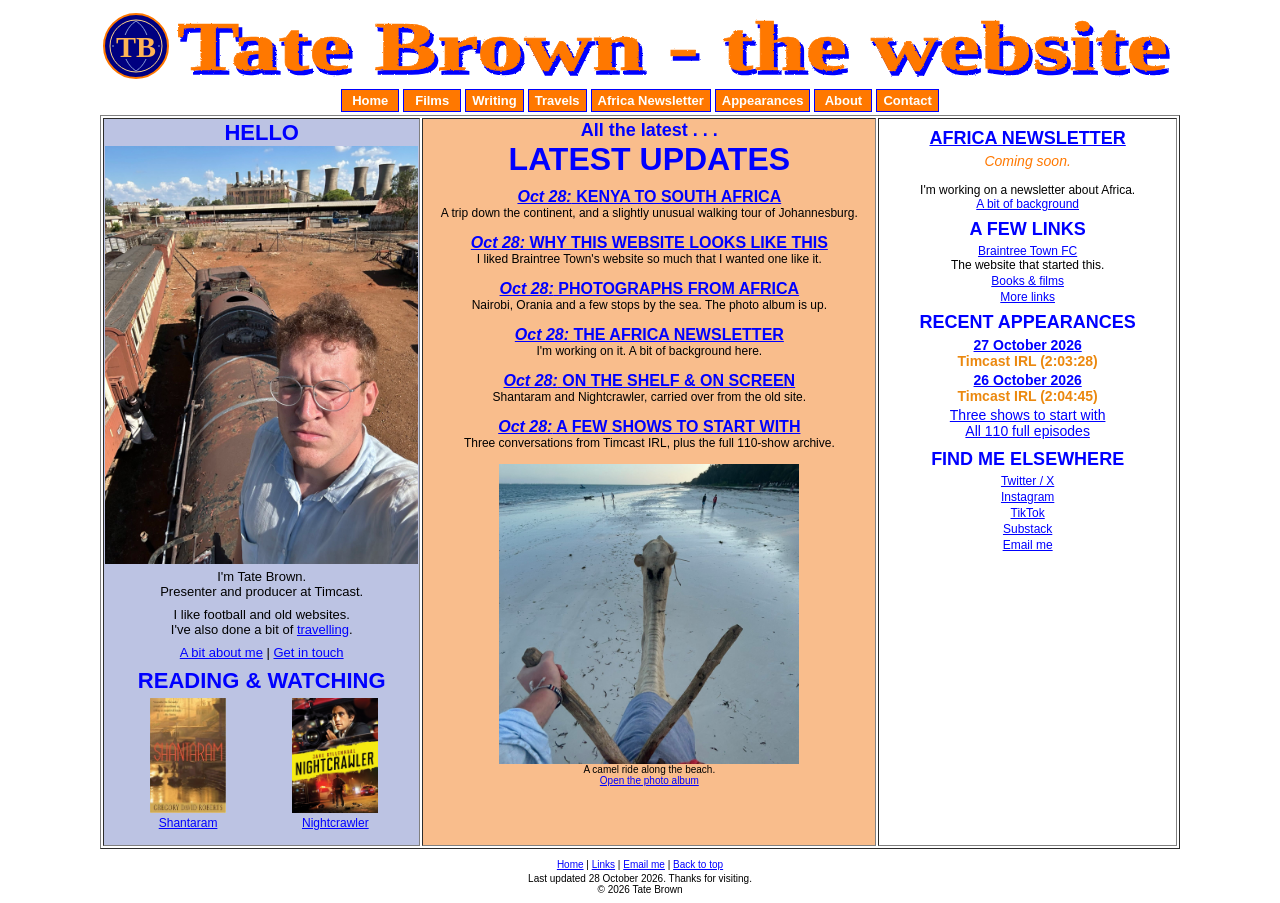
==== commit 3eccf505: "Add travel notes, dated updates and selected full-show appearances" ====
--- a/index.html
+++ b/index.html
@@ -4,17 +4,17 @@
   <meta charset="utf-8">
   <meta name="viewport" content="width=device-width, initial-scale=1">
   <title>The Tate Brown website</title>
-  <meta name="description" content="Tate Brown. Writing, films, photos and Timcast appearances.">
+  <meta name="description" content="Tate Brown. Writing, travel photographs, an Africa newsletter and full-show appearances.">
   <meta name="theme-color" content="#ff7800">
   <link rel="canonical" href="https://tatebrown.com/">
   <meta property="og:type" content="website">
   <meta property="og:title" content="The Tate Brown website">
-  <meta property="og:description" content="Tate Brown. Writing, films, photos and Timcast appearances.">
+  <meta property="og:description" content="Tate Brown. Writing, travel photographs, an Africa newsletter and full-show appearances.">
   <meta property="og:url" content="https://tatebrown.com/">
   <meta property="og:image" content="https://tatebrown.com/images/tate-profile.jpg">
   <meta name="twitter:card" content="summary_large_image">
   <link rel="icon" type="image/svg+xml" href="assets/crest.svg">
-  <link rel="stylesheet" href="assets/site.css?v=1998">
+  <link rel="stylesheet" href="assets/site.css?v=1998-2">
   <script src="assets/site.js" defer></script>
 </head>
 <body class="" id="top">
@@ -26,40 +26,26 @@
   </header>
   <main id="main" class="main-wrap" tabindex="-1"><table class="layout-table home-table" border="1" width="1080" role="presentation"><tbody><tr>
     <td class="portrait-column" width="320" bgcolor="#BCC3E3" valign="top">
-      <h2 class="portrait-heading">TATE<br>BROWN</h2>
+      <h2 class="portrait-label">HELLO</h2>
       <a href="about.html"><img class="portrait-image" src="images/tate-profile.jpg" alt="Tate on a steam locomotive" width="1536" height="2048" fetchpriority="high"></a>
-      <p class="portrait-job">Presenter &amp; producer<br><strong>Timcast</strong></p>
-      <p class="portrait-note"><a href="about.html">A bit about me</a><br><a href="contact.html">Get in touch</a></p>
-      <div class="newsletter-ad"><h2><a href="newsletter.html">AFRICA NEWSLETTER</a></h2><p><b><i>Coming soon</i></b></p></div>
-      <a href="travels.html"><img class="side-photo" src="images/africa-3.jpg" alt="Shoe shopping in Africa" width="1536" height="2048" loading="lazy"></a>
-      <p class="portrait-note"><a href="travels.html">Photos from Africa</a></p>
+      <p class="bio-note">I'm Tate Brown.<br>Presenter and producer at Timcast.</p>
+      <p class="bio-note">I like football and old websites.<br>I've also done a bit of <a href="kenya-to-south-africa.html">travelling</a>.</p>
+      <p class="portrait-note"><a href="about.html">A bit about me</a> | <a href="contact.html">Get in touch</a></p>
+      <section class="shelf"><h2 class="sidebar-title">READING &amp; WATCHING</h2><div class="shelf-links"><figure><a href="books.html#shantaram"><img src="images/shantaram-cover.jpg" alt="Shantaram" width="313" height="475" loading="lazy"></a><figcaption><a href="books.html#shantaram">Shantaram</a></figcaption></figure><figure><a href="books.html#nightcrawler"><img src="images/nightcrawler-poster.jpg" alt="Nightcrawler" width="1536" height="2048" loading="lazy"></a><figcaption><a href="books.html#nightcrawler">Nightcrawler</a></figcaption></figure></div></section>
     </td>
     <td class="news-column" width="460" bgcolor="#F9BD8C" valign="top">
-      <p class="news-intro">Welcome to the website of . . .</p>
-      <h1 class="news-title">TATE BROWN</h1>
-      <p class="welcome">I'm Tate. You might know me from Timcast.<br>I wanted somewhere to put my writing, films and photos.<br>So here it is.</p>
-      <div class="news-item"><h2><a href="newsletter.html">AFRICA NEWSLETTER</a></h2><p>I'm working on a newsletter about Africa. More on that soon.</p></div>
-      <div class="news-item"><h2><a href="appearances.html">TIMCAST IRL APPEARANCES</a></h2><p>110 full episodes, with dates and links.</p></div>
-      <div class="news-item"><h2><a href="travels.html">PHOTOS FROM AFRICA</a></h2><p>A few photos from my travels. Click to enlarge.</p></div>
-      <div class="news-item"><h2><a href="films.html">FILMS</a></h2><p>Coming soon.</p></div>
-      <div class="news-item"><h2><a href="writing.html">WRITING</a></h2><p>Coming soon.</p></div>
-      <div class="news-item"><h2><a href="writing.html#books">BOOKS &amp; FILMS</a></h2><p>A couple of things I like.</p></div>
-      <figure class="photo-teaser"><a href="travels.html"><img src="images/africa-4.jpg" alt="A view from a camel on the beach" width="1536" height="2048" loading="lazy"></a><figcaption><a href="travels.html">More photos</a></figcaption></figure>
+      <p class="news-intro">All the latest . . .</p><h1 class="news-title">LATEST UPDATES</h1>
+      <article class="news-item"><h2><a href="kenya-to-south-africa.html"><i class="news-date"><time datetime="2026-10-28">Oct 28:</time></i> KENYA TO SOUTH AFRICA</a></h2><p>A trip down the continent, and a slightly unusual walking tour of Johannesburg.</p></article><article class="news-item"><h2><a href="why-this-website.html"><i class="news-date"><time datetime="2026-10-28">Oct 28:</time></i> WHY THIS WEBSITE LOOKS LIKE THIS</a></h2><p>I liked Braintree Town&#x27;s website so much that I wanted one like it.</p></article><article class="news-item"><h2><a href="travels.html"><i class="news-date"><time datetime="2026-10-28">Oct 28:</time></i> PHOTOGRAPHS FROM AFRICA</a></h2><p>Nairobi, Orania and a few stops by the sea. The photo album is up.</p></article><article class="news-item"><h2><a href="newsletter.html"><i class="news-date"><time datetime="2026-10-28">Oct 28:</time></i> THE AFRICA NEWSLETTER</a></h2><p>I&#x27;m working on it. A bit of background here.</p></article><article class="news-item"><h2><a href="books.html"><i class="news-date"><time datetime="2026-10-28">Oct 28:</time></i> ON THE SHELF &amp; ON SCREEN</a></h2><p>Shantaram and Nightcrawler, carried over from the old site.</p></article><article class="news-item"><h2><a href="appearances.html#start-here"><i class="news-date"><time datetime="2026-10-28">Oct 28:</time></i> A FEW SHOWS TO START WITH</a></h2><p>Three conversations from Timcast IRL, plus the full 110-show archive.</p></article>
+      <figure class="photo-teaser"><a href="travels.html#coast"><img src="images/africa-4.jpg" alt="A view from a camel on the beach" width="1536" height="2048" loading="lazy"></a><figcaption>A camel ride along the beach.<br><a href="travels.html">Open the photo album</a></figcaption></figure>
     </td>
     <td class="sidebar" width="300" valign="top"><aside aria-label="More from Tate">
-      <p class="timcast-logo"><a href="https://www.youtube.com/@TimcastIRL" target="_blank" rel="noopener noreferrer">TIMCAST IRL</a></p>
-      <h2 class="sidebar-title">RECENT APPEARANCES</h2>
-      <div class="recent-show"><a href="https://www.youtube.com/watch?v=fa2H-Kdxd2A" target="_blank" rel="noopener noreferrer"><time datetime="2026-10-27">27 October 2026</time></a><br><span class="runtime">Timcast IRL (2:03:28)</span></div><div class="recent-show"><a href="https://www.youtube.com/watch?v=JTZRsi5CkXc" target="_blank" rel="noopener noreferrer"><time datetime="2026-10-26">26 October 2026</time></a><br><span class="runtime">Timcast IRL (2:04:45)</span></div><div class="recent-show"><a href="https://www.youtube.com/watch?v=_7-XqSsnsH4" target="_blank" rel="noopener noreferrer"><time datetime="2026-10-21">21 October 2026</time></a><br><span class="runtime">Timcast IRL (2:04:50)</span></div><div class="recent-show"><a href="https://www.youtube.com/watch?v=6lIK_rdHBYY" target="_blank" rel="noopener noreferrer"><time datetime="2026-10-20">20 October 2026</time></a><br><span class="runtime">Timcast IRL (2:06:30)</span></div><div class="recent-show"><a href="https://www.youtube.com/watch?v=fZJK8XCHb-I" target="_blank" rel="noopener noreferrer"><time datetime="2026-10-19">19 October 2026</time></a><br><span class="runtime">Timcast IRL (2:01:30)</span></div>
-      <p class="archive-link"><a href="appearances.html">All 110 full shows</a></p>
-      <h2 class="sidebar-title">THE ARCHIVE</h2>
-      <table class="stats-table" border="1"><caption>Full shows with me in them</caption><thead><tr><th scope="col">Year</th><th scope="col">Episodes</th></tr></thead><tbody><tr><th scope="row">2026</th><td>65</td></tr><tr><th scope="row">2025</th><td>45</td></tr><tr><th scope="row">Total</th><td>110</td></tr></tbody></table>
-      <h2 class="sidebar-title">LINKS</h2>
-      <p class="sidebar-links"><a href="https://x.com/realTateBrown" target="_blank" rel="noopener noreferrer">Twitter / X</a><br><a href="https://www.instagram.com/realtatebrown" target="_blank" rel="noopener noreferrer">Instagram</a><br><a href="https://www.tiktok.com/@realtatebrown" target="_blank" rel="noopener noreferrer">TikTok</a><br><a href="https://realtatebrown.substack.com" target="_blank" rel="noopener noreferrer">Substack</a><br><a href="contact.html">Email me</a></p>
-      <h2 class="sidebar-title">BOOKS &amp; FILMS</h2>
-      <p class="interests"><a href="writing.html#books"><img src="images/shantaram-cover.jpg" alt="Shantaram" width="313" height="475" loading="lazy"></a> <a href="writing.html#books"><img src="images/nightcrawler-poster.jpg" alt="Nightcrawler" width="1536" height="2048" loading="lazy"></a></p>
+      <section class="sidebar-section"><h2 class="sidebar-title"><a href="newsletter.html">AFRICA NEWSLETTER</a></h2><p class="newsletter-status">Coming soon.</p><p class="sidebar-copy">I'm working on a newsletter about Africa.<br><a href="newsletter.html">A bit of background</a></p></section>
+      <section class="sidebar-section"><h2 class="sidebar-title">A FEW LINKS</h2><ul class="link-list"><li><a href="https://www.braintreetownfc.org.uk/" target="_blank" rel="noopener noreferrer">Braintree Town FC</a><br>The website that started this.</li><li><a href="books.html">Books &amp; films</a></li><li><a href="links.html">More links</a></li></ul></section>
+      <section class="sidebar-section"><h2 class="sidebar-title">RECENT APPEARANCES</h2><div class="recent-show"><a href="https://www.youtube.com/watch?v=fa2H-Kdxd2A" target="_blank" rel="noopener noreferrer"><time datetime="2026-10-27">27 October 2026</time></a><br><span class="runtime">Timcast IRL (2:03:28)</span></div><div class="recent-show"><a href="https://www.youtube.com/watch?v=JTZRsi5CkXc" target="_blank" rel="noopener noreferrer"><time datetime="2026-10-26">26 October 2026</time></a><br><span class="runtime">Timcast IRL (2:04:45)</span></div><p class="archive-link"><a href="appearances.html#start-here">Three shows to start with</a><br><a href="appearances.html#archive">All 110 full episodes</a></p></section>
+      <section class="sidebar-section"><h2 class="sidebar-title">FIND ME ELSEWHERE</h2><ul class="link-list"><li><a href="https://x.com/realTateBrown" target="_blank" rel="noopener noreferrer">Twitter / X</a></li><li><a href="https://www.instagram.com/realtatebrown" target="_blank" rel="noopener noreferrer">Instagram</a></li><li><a href="https://www.tiktok.com/@realtatebrown" target="_blank" rel="noopener noreferrer">TikTok</a></li><li><a href="https://realtatebrown.substack.com" target="_blank" rel="noopener noreferrer">Substack</a></li><li><a href="contact.html">Email me</a></li></ul></section>
     </aside></td>
     </tr></tbody></table></main>
-  <footer class="site-footer"><p><a href="index.html">Home</a> | <a href="contact.html">Email me</a> | <a href="#top">Back to top</a></p><p>Thanks for visiting.<br>© 2026 Tate Brown</p></footer>
+  <footer class="site-footer"><p><a href="index.html">Home</a> | <a href="links.html">Links</a> | <a href="contact.html">Email me</a> | <a href="#top">Back to top</a></p><p>Last updated 28 October 2026. Thanks for visiting.<br>© 2026 Tate Brown</p></footer>
 </div>
 </body>
 </html>
--- a/assets/site.css
+++ b/assets/site.css
@@ -68,17 +68,23 @@
 .portrait-column { width: 320px; background: #bcc3e3; text-align: center; }
 .news-column { width: 460px; background: #f9bd8c; text-align: center; }
 .sidebar { width: 300px; background: #ffffff; text-align: center; }
-.portrait-heading, .portrait-heading h2 {
+.portrait-label, .portrait-label h2 {
   margin: 0;
   color: #0000ff;
   font-family: Arial, Helvetica, sans-serif;
-  font-size: 42px;
+  font-size: 22px;
   font-weight: bold;
   line-height: normal;
 }
 .portrait-job { margin: 0 0 3px; color: #ff7800; font-size: 18px; font-weight: bold; }
 .portrait-image { display: block; width: 100%; height: auto; margin: 0; }
-.portrait-note { margin: 5px 2px 10px; font-size: 13px; line-height: normal; }
+.portrait-note, .bio-note { margin: 5px 3px 8px; font-size: 13px; line-height: normal; }
+.shelf { margin: 8px 0; text-align: center; }
+.shelf h2, .shelf .sidebar-title { margin: 4px 0; color: #0000ff; font-size: 22px; font-weight: bold; }
+.shelf-links { text-align: center; }
+.shelf-links figure { display: inline-block; width: 45%; margin: 0 1% 6px; vertical-align: top; }
+.shelf-links img { width: auto; height: 115px; }
+.shelf-links figcaption { margin: 0; font-size: 12px; }
 .newsletter-ad { margin: 6px 0 10px; text-align: center; }
 .newsletter-ad h2 { margin: 0; color: #ff7800; font-size: 24px; line-height: normal; }
 .newsletter-ad p { margin: 0; font-size: 13px; }
@@ -89,13 +95,14 @@
 .news-title { margin: 0 0 10px; color: #0000ff; font-size: 32px; font-weight: bold; line-height: normal; }
 .welcome { margin: 0 2px 10px; font-size: 13px; }
 .welcome p { margin: 0 0 5px; }
-.news-item { margin: 0 0 10px; }
+.news-item { margin: 0 0 14px; }
 .news-item h2 { margin: 0; color: #0000ff; font-size: 16px; font-weight: bold; line-height: normal; }
 .news-item h2 a { text-decoration: underline; }
-.news-item p { margin: 0; color: #000000; font-size: 10px; line-height: normal; }
-.news-item .status { color: #000000; font-size: 10px; }
+.news-date { display: inline; font-style: italic; }
+.news-item p { margin: 0; color: #000000; font-size: 12px; line-height: normal; }
+.news-item .status { color: #000000; font-size: 12px; }
 .photo-teaser { margin: 10px 0 0; text-align: center; }
-.photo-teaser img { display: block; width: 220px; height: 160px; margin: 0 auto; object-fit: cover; }
+.photo-teaser img { display: block; width: 300px; height: auto; max-height: 300px; margin: 0 auto; object-fit: cover; }
 .photo-teaser figcaption { margin: 0; font-size: 10px; }
 .timcast-logo {
   display: block;
@@ -108,11 +115,16 @@
   text-decoration: none;
 }
 .timcast-logo:visited { color: #000000; }
-.sidebar-title { margin: 4px 0; color: #0000ff; font-size: 24px; font-weight: bold; line-height: normal; }
-.recent-show { margin: 0 0 8px; font-size: 18px; font-weight: bold; }
+.sidebar-section { margin: 8px 0; }
+.sidebar-title { margin: 4px 0; color: #0000ff; font-size: 18px; font-weight: bold; line-height: normal; }
+.sidebar-copy { max-width: 250px; margin: 0 auto 6px; font-size: 12px; line-height: normal; }
+.recent-show { margin: 0 0 3px; font-size: 14px; font-weight: bold; }
 .recent-show p { margin: 0; }
-.recent-show a, .recent-show a:visited, .recent-show time, .recent-show .date, .recent-show .show-date { color: #0000ff; font-size: 18px; }
-.recent-show .runtime, .recent-show .show-runtime { color: #eb880e; font-size: 18px; }
+.recent-show a, .recent-show a:visited, .recent-show time, .recent-show .date, .recent-show .show-date { color: #0000ff; font-size: 14px; }
+.recent-show .runtime, .recent-show .show-runtime { color: #eb880e; font-size: 14px; }
+.link-list { margin: 4px 0; padding: 0; list-style: none; font-size: 12px; }
+.link-list li { margin: 2px 0; }
+.sidebar .newsletter-status { color: #ff7800; font-size: 14px; font-style: italic; }
 .archive-link { margin: 0 0 10px; font-size: 14px; }
 .stats-table { width: 100%; margin: 0 0 8px; border: 1px outset #808080; border-spacing: 1px; background: #0000ff; color: #ffffff; font-size: 12px; }
 .stats-table caption { color: #000000; font-size: 10px; padding-bottom: 2px; }
@@ -134,6 +146,28 @@
 .page-content p { margin-top: 0; margin-bottom: 10px; line-height: normal; }
 .page-copy { font-size: 13px; line-height: normal; }
 .page-copy p { margin: 0 0 10px; }
+.entry-body { width: 92%; margin: 0 auto; text-align: left; font-size: 13px; line-height: 1.35; }
+.entry-body p { margin: 0 0 12px; line-height: inherit; }
+.entry-date { margin: 0 0 10px; font-size: 12px; text-align: center; }
+.entry-body blockquote { margin: 12px 16px; font-style: italic; }
+.entry-figure { margin: 12px auto; text-align: center; }
+.entry-figure img { display: block; width: 400px; max-width: 100%; height: auto; margin: 0 auto; }
+.entry-figure figcaption { max-width: 400px; margin: 0 auto; font-size: 13px; }
+.entry-nav { margin: 12px 0; font-size: 12px; text-align: center; }
+.entry-nav a { margin: 0 4px; }
+.source-note { margin: 8px 0; font-size: 11px; }
+.entry-list { margin: 8px 0; padding-left: 20px; text-align: left; font-size: 13px; }
+.entry-list li { margin: 8px 0; }
+.entry-list time, .entry-list .entry-date { font-size: 12px; }
+.start-here { margin: 8px 0; padding-left: 24px; text-align: left; font-size: 13px; }
+.start-here li { margin: 4px 0; }
+.original-title, .original-video-title { font-size: 11px; }
+.book-entry { display: flow-root; clear: both; margin: 12px 0; text-align: left; font-size: 13px; }
+.book-entry img { float: left; width: 110px; height: auto; margin: 0 10px 8px 0; }
+.book-entry h2 { margin: 0 0 4px; }
+.book-entry p { margin: 0 0 8px; }
+.album-index { margin: 8px 0; text-align: center; font-size: 13px; }
+.album-index a { display: inline; margin: 0 5px; }
 .coming-soon { margin: 10px 0; text-align: center; }
 .coming-soon h2 { margin: 0 0 6px; color: #ff7800; font-size: 18px; }
 .coming-soon p { margin: 0 0 10px; }
@@ -145,7 +179,7 @@
 .gallery figure { margin: 0 0 12px; }
 .gallery a { display: inline; }
 .gallery img { display: block; width: 400px; height: auto; margin: 0 auto; }
-.gallery figcaption { margin: 0; font-size: 13px; }
+.gallery figcaption { max-width: 400px; margin: 0 auto; font-size: 13px; }
 .photo-number { margin-right: 3px; font-weight: bold; }
 .photo-tip { margin: 10px 0; font-size: 13px; text-align: center; }
 .interests-gallery { text-align: center; }
@@ -201,8 +235,6 @@
   .inner-table .page-content { width: 70%; }
   .inner-table .sidebar { width: 30%; }
   .layout-table > tbody > tr > td { overflow-wrap: anywhere; }
-  .portrait-heading, .portrait-heading h2 { font-size: 38px; }
-  .sidebar-title { font-size: 22px; }
 }
 @media (max-width: 700px) {
   .site { width: 100%; }
@@ -220,12 +252,10 @@
   .home-table .news-column { order: 1; }
   .home-table .portrait-column { order: 2; }
   .home-table .sidebar { order: 3; }
-  .portrait-heading, .portrait-heading h2 { font-size: 42px; }
   .portrait-image { max-width: 320px; margin: 0 auto; }
   .side-photo, .side-photo img { max-width: 320px; margin: 0 auto; }
   .news-column { padding-top: 3px !important; padding-bottom: 3px !important; }
   .news-title { font-size: 32px; }
-  .sidebar-title { font-size: 24px; }
   .sidebar { padding-top: 5px !important; padding-bottom: 5px !important; }
   .stats-table { max-width: 300px; margin-right: auto; margin-left: auto; }
   .page-content { padding: 2px !important; }
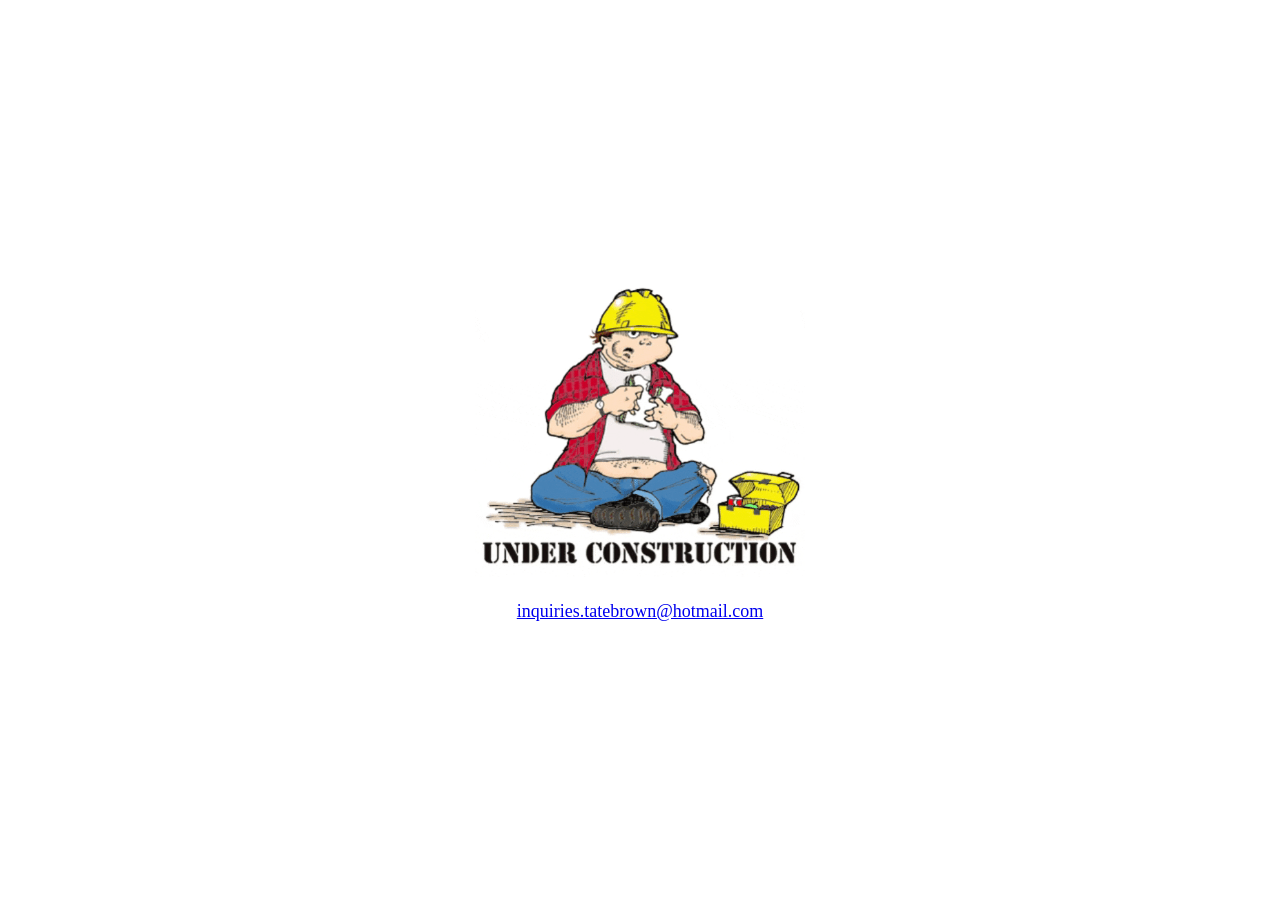
==== commit adc11d6d: "Show under-construction GIF and inquiries email while portfolio is in development" ====
--- a/index.html
+++ b/index.html
@@ -3,49 +3,23 @@
 <head>
   <meta charset="utf-8">
   <meta name="viewport" content="width=device-width, initial-scale=1">
-  <title>The Tate Brown website</title>
-  <meta name="description" content="Tate Brown. Writing, travel photographs, an Africa newsletter and full-show appearances.">
-  <meta name="theme-color" content="#ff7800">
-  <link rel="canonical" href="https://tatebrown.com/">
-  <meta property="og:type" content="website">
-  <meta property="og:title" content="The Tate Brown website">
-  <meta property="og:description" content="Tate Brown. Writing, travel photographs, an Africa newsletter and full-show appearances.">
-  <meta property="og:url" content="https://tatebrown.com/">
-  <meta property="og:image" content="https://tatebrown.com/images/tate-profile.jpg">
-  <meta name="twitter:card" content="summary_large_image">
-  <link rel="icon" type="image/svg+xml" href="assets/crest.svg">
-  <link rel="stylesheet" href="assets/site.css?v=1998-2">
-  <script src="assets/site.js" defer></script>
+  <meta name="robots" content="noindex, nofollow, noarchive">
+  <meta name="description" content="Tate Brown. Website under construction. For inquiries: inquiries.tatebrown@hotmail.com">
+  <title>Tate Brown — Under Construction</title>
+  <style>
+    * { box-sizing: border-box; }
+    body { margin: 0; min-height: 100vh; padding: 24px; display: grid; place-items: center; background: #fff; color: #000; font-family: "Times New Roman", Times, serif; }
+    main { width: 330px; max-width: 100%; text-align: center; }
+    img { display: block; width: 330px; max-width: 100%; height: auto; }
+    p { margin: 24px 0 0; font-size: 18px; }
+    a, a:visited { color: #0000ee; text-decoration: underline; overflow-wrap: anywhere; }
+    a:focus-visible { outline: 2px solid #0000ee; outline-offset: 4px; }
+  </style>
 </head>
-<body class="" id="top">
-<a class="skip-link" href="#main">Skip to content</a>
-<div class="site">
-  <header>
-    <a class="masthead" href="index.html" aria-label="Tate Brown - home"><img src="assets/masthead.svg" alt="Tate Brown - the website" width="1080" height="78"></a>
-    <nav class="navigation" aria-label="Main navigation"><a href="index.html" aria-current="page">Home</a> <a href="films.html">Films</a> <a href="writing.html">Writing</a> <a href="travels.html">Travels</a> <a href="newsletter.html">Africa Newsletter</a> <a href="appearances.html">Appearances</a> <a href="about.html">About</a> <a href="contact.html">Contact</a></nav>
-  </header>
-  <main id="main" class="main-wrap" tabindex="-1"><table class="layout-table home-table" border="1" width="1080" role="presentation"><tbody><tr>
-    <td class="portrait-column" width="320" bgcolor="#BCC3E3" valign="top">
-      <h2 class="portrait-label">HELLO</h2>
-      <a href="about.html"><img class="portrait-image" src="images/tate-profile.jpg" alt="Tate on a steam locomotive" width="1536" height="2048" fetchpriority="high"></a>
-      <p class="bio-note">I'm Tate Brown.<br>Presenter and producer at Timcast.</p>
-      <p class="bio-note">I like football and old websites.<br>I've also done a bit of <a href="kenya-to-south-africa.html">travelling</a>.</p>
-      <p class="portrait-note"><a href="about.html">A bit about me</a> | <a href="contact.html">Get in touch</a></p>
-      <section class="shelf"><h2 class="sidebar-title">READING &amp; WATCHING</h2><div class="shelf-links"><figure><a href="books.html#shantaram"><img src="images/shantaram-cover.jpg" alt="Shantaram" width="313" height="475" loading="lazy"></a><figcaption><a href="books.html#shantaram">Shantaram</a></figcaption></figure><figure><a href="books.html#nightcrawler"><img src="images/nightcrawler-poster.jpg" alt="Nightcrawler" width="1536" height="2048" loading="lazy"></a><figcaption><a href="books.html#nightcrawler">Nightcrawler</a></figcaption></figure></div></section>
-    </td>
-    <td class="news-column" width="460" bgcolor="#F9BD8C" valign="top">
-      <p class="news-intro">All the latest . . .</p><h1 class="news-title">LATEST UPDATES</h1>
-      <article class="news-item"><h2><a href="kenya-to-south-africa.html"><i class="news-date"><time datetime="2026-10-28">Oct 28:</time></i> KENYA TO SOUTH AFRICA</a></h2><p>A trip down the continent, and a slightly unusual walking tour of Johannesburg.</p></article><article class="news-item"><h2><a href="why-this-website.html"><i class="news-date"><time datetime="2026-10-28">Oct 28:</time></i> WHY THIS WEBSITE LOOKS LIKE THIS</a></h2><p>I liked Braintree Town&#x27;s website so much that I wanted one like it.</p></article><article class="news-item"><h2><a href="travels.html"><i class="news-date"><time datetime="2026-10-28">Oct 28:</time></i> PHOTOGRAPHS FROM AFRICA</a></h2><p>Nairobi, Orania and a few stops by the sea. The photo album is up.</p></article><article class="news-item"><h2><a href="newsletter.html"><i class="news-date"><time datetime="2026-10-28">Oct 28:</time></i> THE AFRICA NEWSLETTER</a></h2><p>I&#x27;m working on it. A bit of background here.</p></article><article class="news-item"><h2><a href="books.html"><i class="news-date"><time datetime="2026-10-28">Oct 28:</time></i> ON THE SHELF &amp; ON SCREEN</a></h2><p>Shantaram and Nightcrawler, carried over from the old site.</p></article><article class="news-item"><h2><a href="appearances.html#start-here"><i class="news-date"><time datetime="2026-10-28">Oct 28:</time></i> A FEW SHOWS TO START WITH</a></h2><p>Three conversations from Timcast IRL, plus the full 110-show archive.</p></article>
-      <figure class="photo-teaser"><a href="travels.html#coast"><img src="images/africa-4.jpg" alt="A view from a camel on the beach" width="1536" height="2048" loading="lazy"></a><figcaption>A camel ride along the beach.<br><a href="travels.html">Open the photo album</a></figcaption></figure>
-    </td>
-    <td class="sidebar" width="300" valign="top"><aside aria-label="More from Tate">
-      <section class="sidebar-section"><h2 class="sidebar-title"><a href="newsletter.html">AFRICA NEWSLETTER</a></h2><p class="newsletter-status">Coming soon.</p><p class="sidebar-copy">I'm working on a newsletter about Africa.<br><a href="newsletter.html">A bit of background</a></p></section>
-      <section class="sidebar-section"><h2 class="sidebar-title">A FEW LINKS</h2><ul class="link-list"><li><a href="https://www.braintreetownfc.org.uk/" target="_blank" rel="noopener noreferrer">Braintree Town FC</a><br>The website that started this.</li><li><a href="books.html">Books &amp; films</a></li><li><a href="links.html">More links</a></li></ul></section>
-      <section class="sidebar-section"><h2 class="sidebar-title">RECENT APPEARANCES</h2><div class="recent-show"><a href="https://www.youtube.com/watch?v=fa2H-Kdxd2A" target="_blank" rel="noopener noreferrer"><time datetime="2026-10-27">27 October 2026</time></a><br><span class="runtime">Timcast IRL (2:03:28)</span></div><div class="recent-show"><a href="https://www.youtube.com/watch?v=JTZRsi5CkXc" target="_blank" rel="noopener noreferrer"><time datetime="2026-10-26">26 October 2026</time></a><br><span class="runtime">Timcast IRL (2:04:45)</span></div><p class="archive-link"><a href="appearances.html#start-here">Three shows to start with</a><br><a href="appearances.html#archive">All 110 full episodes</a></p></section>
-      <section class="sidebar-section"><h2 class="sidebar-title">FIND ME ELSEWHERE</h2><ul class="link-list"><li><a href="https://x.com/realTateBrown" target="_blank" rel="noopener noreferrer">Twitter / X</a></li><li><a href="https://www.instagram.com/realtatebrown" target="_blank" rel="noopener noreferrer">Instagram</a></li><li><a href="https://www.tiktok.com/@realtatebrown" target="_blank" rel="noopener noreferrer">TikTok</a></li><li><a href="https://realtatebrown.substack.com" target="_blank" rel="noopener noreferrer">Substack</a></li><li><a href="contact.html">Email me</a></li></ul></section>
-    </aside></td>
-    </tr></tbody></table></main>
-  <footer class="site-footer"><p><a href="index.html">Home</a> | <a href="links.html">Links</a> | <a href="contact.html">Email me</a> | <a href="#top">Back to top</a></p><p>Last updated 28 October 2026. Thanks for visiting.<br>© 2026 Tate Brown</p></footer>
-</div>
+<body>
+  <main aria-label="Tate Brown website under construction">
+    <img src="/assets/under-construction.gif" alt="Under construction" width="478" height="432">
+    <p><a href="mailto:inquiries.tatebrown@hotmail.com">inquiries.tatebrown@hotmail.com</a></p>
+  </main>
 </body>
 </html>
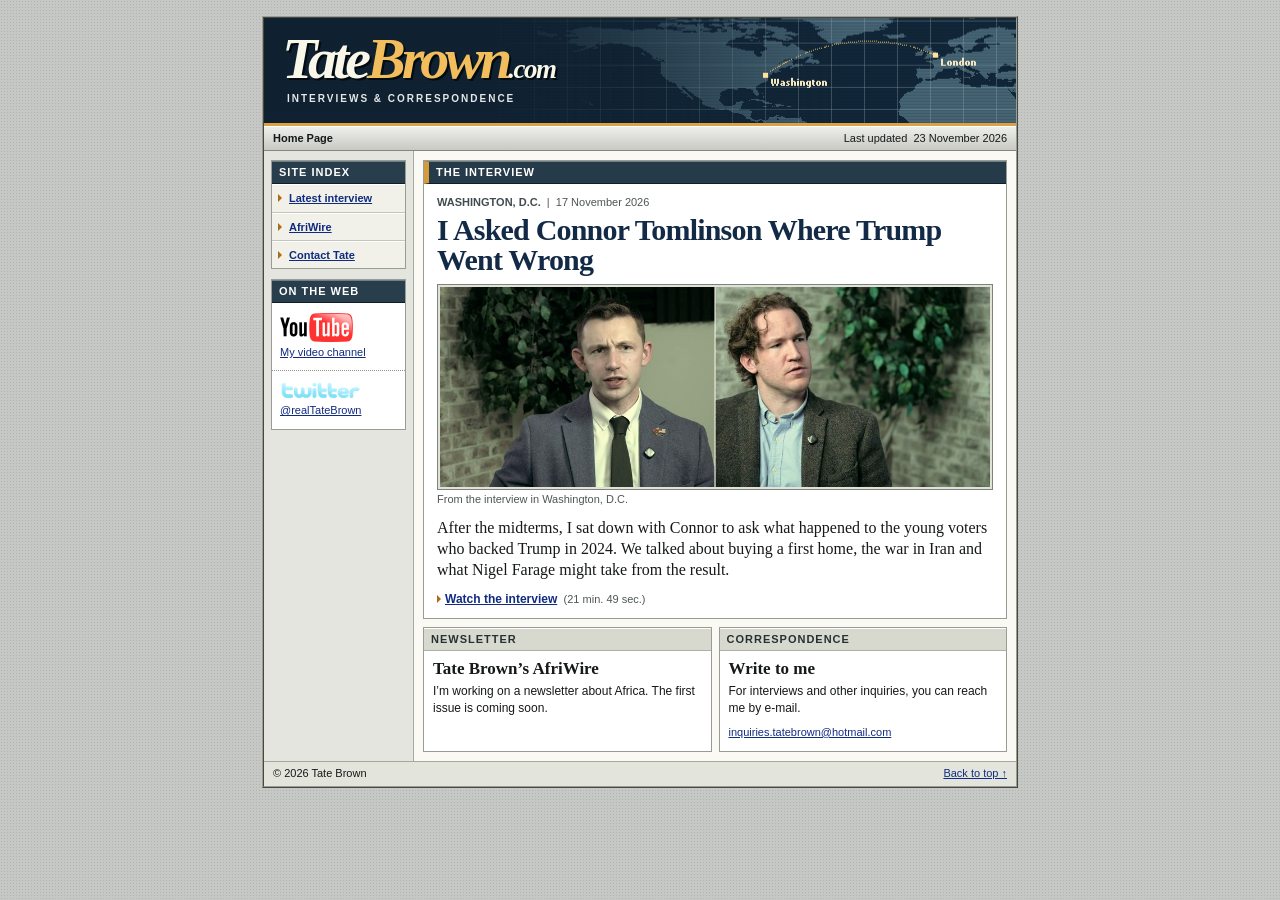
==== commit d5e33673: "Build a 2002-style personal homepage around the Tomlinson interview" ====
--- a/index.html
+++ b/index.html
@@ -1,25 +1,68 @@
-<!DOCTYPE html>
+<!doctype html>
 <html lang="en">
 <head>
   <meta charset="utf-8">
   <meta name="viewport" content="width=device-width, initial-scale=1">
-  <meta name="robots" content="noindex, nofollow, noarchive">
-  <meta name="description" content="Tate Brown. Website under construction. For inquiries: inquiries.tatebrown@hotmail.com">
-  <title>Tate Brown — Under Construction</title>
-  <style>
-    * { box-sizing: border-box; }
-    body { margin: 0; min-height: 100vh; padding: 24px; display: grid; place-items: center; background: #fff; color: #000; font-family: "Times New Roman", Times, serif; }
-    main { width: 330px; max-width: 100%; text-align: center; }
-    img { display: block; width: 330px; max-width: 100%; height: auto; }
-    p { margin: 24px 0 0; font-size: 18px; }
-    a, a:visited { color: #0000ee; text-decoration: underline; overflow-wrap: anywhere; }
-    a:focus-visible { outline: 2px solid #0000ee; outline-offset: 4px; }
-  </style>
+  <title>Tate Brown | Home Page</title>
+  <meta name="description" content="Tate Brown's interviews, AfriWire newsletter and contact information.">
+  <link rel="canonical" href="https://tatebrown.com/">
+  <link rel="stylesheet" href="assets/home.css">
 </head>
-<body>
-  <main aria-label="Tate Brown website under construction">
-    <img src="/assets/under-construction.gif" alt="Under construction" width="478" height="432">
-    <p><a href="mailto:inquiries.tatebrown@hotmail.com">inquiries.tatebrown@hotmail.com</a></p>
-  </main>
+<body id="top">
+  <a class="skip" href="#main">Skip to main story</a>
+  <div class="page">
+    <header>
+      <div class="masthead">
+        <a class="wordmark" href="#top" aria-label="Tate Brown home">Tate<span>Brown</span><small>.com</small></a>
+        <p>Interviews &amp; correspondence</p>
+      </div>
+      <div class="dateline"><b>Home Page</b><span>Last updated &nbsp;<time datetime="2026-11-23">23 November 2026</time></span></div>
+    </header>
+    <div class="columns">
+      <aside>
+        <nav aria-labelledby="directory">
+          <h2 class="bar" id="directory">Site index</h2>
+          <ul class="directory">
+            <li><a href="#interview">Latest interview</a></li>
+            <li><a href="#afriwire">AfriWire</a></li>
+            <li><a href="#contact">Contact Tate</a></li>
+          </ul>
+        </nav>
+        <section class="elsewhere">
+          <h2 class="bar">On the web</h2>
+          <ul>
+            <li><a href="https://www.youtube.com/channel/UC6whRRR7rwggb6zMzaMsJRg"><img class="yt" src="assets/youtube.png" width="73" height="29" alt="YouTube"><span>My video channel</span></a></li>
+            <li><a href="https://x.com/realTateBrown"><img class="tw" src="assets/twitter.png" width="81" height="19" alt="Twitter"><span>@realTateBrown</span></a></li>
+          </ul>
+        </section>
+      </aside>
+      <main id="main">
+        <article id="interview">
+          <h2 class="bar feature-bar">The interview</h2>
+          <div class="story">
+            <div class="byline"><b>Washington, D.C.</b> &nbsp;|&nbsp; <time datetime="2026-11-17">17 November 2026</time></div>
+            <h1><a href="https://www.youtube.com/watch?v=yFYT_Ofc8hA">I Asked Connor Tomlinson Where Trump Went Wrong</a></h1>
+            <figure>
+              <a href="https://www.youtube.com/watch?v=yFYT_Ofc8hA" aria-label="Watch the Connor Tomlinson interview"><img src="assets/tomlinson-interview.jpg" width="980" height="356" alt="Tate Brown and Connor Tomlinson in conversation in Washington"></a>
+              <figcaption>From the interview in Washington, D.C.</figcaption>
+            </figure>
+            <p>After the midterms, I sat down with Connor to ask what happened to the young voters who backed Trump in 2024. We talked about buying a first home, the war in Iran and what Nigel Farage might take from the result.</p>
+            <p class="watch"><a href="https://www.youtube.com/watch?v=yFYT_Ofc8hA">Watch the interview</a> <span>(21 min. 49 sec.)</span></p>
+          </div>
+        </article>
+        <div class="lower">
+          <section id="afriwire">
+            <h2 class="bar">Newsletter</h2>
+            <div class="note"><h3>Tate Brown’s AfriWire</h3><p>I’m working on a newsletter about Africa. The first issue is coming soon.</p></div>
+          </section>
+          <section id="contact">
+            <h2 class="bar">Correspondence</h2>
+            <div class="note"><h3>Write to me</h3><p>For interviews and other inquiries, you can reach me by e-mail.</p><a class="address" href="mailto:inquiries.tatebrown@hotmail.com">inquiries.tatebrown@hotmail.com</a></div>
+          </section>
+        </div>
+      </main>
+    </div>
+    <footer><span>© 2026 Tate Brown</span><a href="#top">Back to top ↑</a></footer>
+  </div>
 </body>
 </html>
--- a/assets/home.css
+++ b/assets/home.css
@@ -0,0 +1,104 @@
+* { box-sizing: border-box; }
+html { background: #c6c8c5; }
+body {
+  margin: 0;
+  padding: 16px 8px 30px;
+  background: radial-gradient(#afb4b1 .65px, transparent .85px) 0 0 / 3px 3px;
+  min-height: 100vh;
+  color: #151918;
+  font: 14px/1.4 Verdana, Arial, sans-serif;
+}
+a { color: #102b80; }
+a:visited { color: #643884; }
+a:hover { color: #8b3600; }
+a:focus-visible { outline: 2px solid #c76300; outline-offset: 2px; }
+.skip { position: absolute; left: -9999px; }
+.skip:focus { left: 12px; top: 5px; z-index: 1; padding: 4px; background: white; }
+.page { max-width: 756px; margin: 0 auto; background: #faf9f3; border: 2px ridge #9c9c93; }
+.masthead {
+  height: 108px;
+  padding: 10px 18px;
+  background: #102232 url(atlantic-masthead.png) center right / auto 108px no-repeat;
+  border-bottom: 3px solid #dba243;
+  overflow: hidden;
+}
+.wordmark, .wordmark:visited, .wordmark:hover {
+  display: inline-block; color: #f9f7e9; text-decoration: none;
+  font: bold italic 58px/1.07 Georgia, 'Times New Roman', serif;
+  letter-spacing: -4px; text-shadow: 2px 2px #020b10;
+}
+.wordmark span { color: #f2be5d; }
+.wordmark small { font-size: 27px; letter-spacing: -1.5px; }
+.masthead p { margin: 2px 0 0 5px; font: bold 10px/1.4 Verdana, sans-serif; letter-spacing: 2px; color: #e4e7e4; text-transform: uppercase; }
+.dateline, footer {
+  display: flex; align-items: center; justify-content: space-between; gap: 6px;
+  font: 11px/1.4 Tahoma, Verdana, sans-serif;
+}
+.dateline { padding: 4px 9px; background: linear-gradient(#efefeb,#c7c9c2); border-top: 1px solid white; border-bottom: 1px solid #848980; }
+.columns { display: grid; grid-template-columns: 150px minmax(0,1fr); }
+aside { padding: 9px 7px; background: #e4e5df; border-right: 1px solid #a6aaa0; }
+.bar {
+  margin: 0; padding: 3px 7px; background: #293e4d; color: #fff;
+  border-top: 1px solid #6e818a; border-bottom: 1px solid #111e28;
+  font: bold 11px/1.35 Verdana, sans-serif; letter-spacing: 1px; text-transform: uppercase;
+}
+aside section, aside nav, article, .lower section { border: 1px solid #989c92; background: #fff; }
+aside ul { margin: 0; padding: 0; list-style: none; }
+.directory li + li { border-top: 1px solid #c3c6bc; }
+.directory a {
+  display: block; padding: 6px 4px 6px 17px; position: relative; font: bold 11px/1.3 Verdana,sans-serif;
+  background: #f1f1e9; border-top: 1px solid white;
+}
+.directory a::before, .watch a::before { content: ''; display: inline-block; border: 4px solid transparent; border-left-color: #ac6b14; }
+.directory a::before { position: absolute; left: 6px; top: 9px; }
+.elsewhere { margin-top: 10px; }
+.elsewhere li { padding: 10px 8px; }
+.elsewhere li + li { border-top: 1px dotted #92978c; }
+.elsewhere img { display: block; object-fit: contain; object-position: left; }
+.elsewhere a span { display: block; margin-top: 3px; font: 11px/1.4 Verdana,sans-serif; }
+main { min-width: 0; padding: 9px; }
+.feature-bar { background: #263b49; border-left: 5px solid #d49b3d; }
+.story { padding: 11px 13px 10px; }
+.byline, figcaption, .watch span { font: 11px/1.45 Tahoma, Verdana,sans-serif; color: #4e5556; }
+.byline b { text-transform: uppercase; color: #424c4f; }
+h1 { margin: 4px 0 9px; font: bold 30px/1 Georgia,'Times New Roman',serif; letter-spacing: -.8px; }
+h1 a, h1 a:visited { color: #122a45; text-decoration: none; }
+h1 a:hover { text-decoration: underline; }
+figure { margin: 0; }
+figure a { display: block; padding: 2px; border: 1px solid #7d837d; background: #e1e1d7; }
+figure img { display: block; width: 100%; height: auto; }
+figcaption { margin-top: 2px; }
+.story p { margin: 9px 0; font: 16px/1.33 Georgia,'Times New Roman',serif; }
+.story .watch { margin: 0; font: bold 12px/1.5 Verdana,sans-serif; }
+.watch span { margin-left: 3px; }
+.lower { display: grid; grid-template-columns: 1fr 1fr; gap: 7px; margin-top: 8px; }
+.lower .bar { background: #d8d9ce; color: #253134; border-top-color: white; border-bottom-color: #adb1a4; }
+.note { padding: 8px 9px 10px; }
+h3 { margin: 0; font: bold 17px/1.2 Georgia,serif; }
+.note p { margin: 4px 0; font: 12px/1.45 Verdana,sans-serif; }
+.address { overflow-wrap: anywhere; font: 11px/1.5 Verdana,sans-serif; }
+footer { border-top: 1px solid #a4a89d; padding: 4px 9px; background: #e3e4db; }
+@media (max-width: 620px) {
+  body { padding: 4px; }
+  .columns { display: flex; flex-direction: column; }
+  aside { display: contents; }
+  nav { order: 0; }
+  main { order: 1; padding: 6px; }
+  .elsewhere { order: 2; margin: 0 6px 6px; }
+  .elsewhere ul, .directory { display: flex; flex-wrap: wrap; }
+  .elsewhere li + li { border-top: 0; }
+  nav .bar { position: absolute; clip-path: inset(50%); }
+  .directory li { flex: 1; }
+  .directory li + li { border-top: none; border-left: 1px solid #bbbeb4; }
+  .directory a { padding-block: 9px; }
+  .directory a::before { top: 12px; }
+  .masthead { background-position: left center; }
+  .wordmark { font-size: 50px; }
+  .dateline { font-size: 10px; }
+}
+@media (max-width: 440px) {
+  .lower { grid-template-columns: 1fr; }
+  .story { padding: 9px; }
+  h1 { font-size: 26px; }
+  .masthead { background-position: 38% center; }
+}
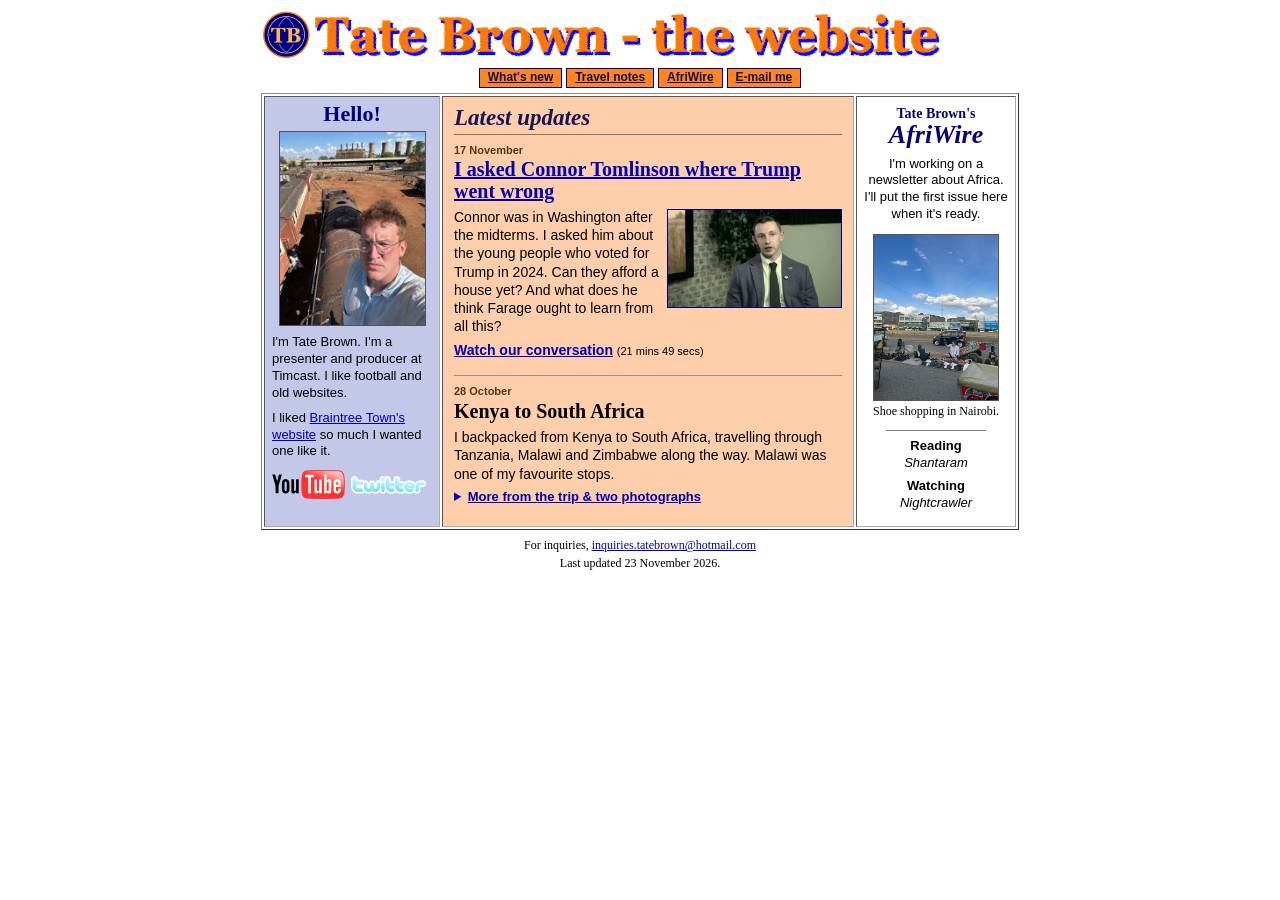
==== commit 2a361226: "Restore the Braintree masthead and build the homepage around Tate’s own photos and notes" ====
--- a/index.html
+++ b/index.html
@@ -3,66 +3,64 @@
 <head>
   <meta charset="utf-8">
   <meta name="viewport" content="width=device-width, initial-scale=1">
-  <title>Tate Brown | Home Page</title>
-  <meta name="description" content="Tate Brown's interviews, AfriWire newsletter and contact information.">
+  <title>The Tate Brown website</title>
+  <meta name="description" content="Tate Brown's interviews, photographs and notes from the road.">
   <link rel="canonical" href="https://tatebrown.com/">
   <link rel="stylesheet" href="assets/home.css">
 </head>
-<body id="top">
-  <a class="skip" href="#main">Skip to main story</a>
-  <div class="page">
+<body>
+  <a class="skip" href="#news">Skip to latest updates</a>
+  <div class="site">
     <header>
-      <div class="masthead">
-        <a class="wordmark" href="#top" aria-label="Tate Brown home">Tate<span>Brown</span><small>.com</small></a>
-        <p>Interviews &amp; correspondence</p>
-      </div>
-      <div class="dateline"><b>Home Page</b><span>Last updated &nbsp;<time datetime="2026-11-23">23 November 2026</time></span></div>
+      <h1><img src="assets/tate-brown-header.png" width="758" height="55" alt="Tate Brown - the website"></h1>
+      <nav aria-label="Sections"><a href="#news">What's new</a> <a href="#travels">Travel notes</a> <a href="#afriwire">AfriWire</a> <a href="mailto:inquiries.tatebrown@hotmail.com">E-mail me</a></nav>
     </header>
-    <div class="columns">
-      <aside>
-        <nav aria-labelledby="directory">
-          <h2 class="bar" id="directory">Site index</h2>
-          <ul class="directory">
-            <li><a href="#interview">Latest interview</a></li>
-            <li><a href="#afriwire">AfriWire</a></li>
-            <li><a href="#contact">Contact Tate</a></li>
-          </ul>
-        </nav>
-        <section class="elsewhere">
-          <h2 class="bar">On the web</h2>
-          <ul>
-            <li><a href="https://www.youtube.com/channel/UC6whRRR7rwggb6zMzaMsJRg"><img class="yt" src="assets/youtube.png" width="73" height="29" alt="YouTube"><span>My video channel</span></a></li>
-            <li><a href="https://x.com/realTateBrown"><img class="tw" src="assets/twitter.png" width="81" height="19" alt="Twitter"><span>@realTateBrown</span></a></li>
-          </ul>
-        </section>
+    <main>
+      <section class="news" id="news" aria-labelledby="latest">
+        <h2 id="latest">Latest updates</h2>
+        <article>
+          <p class="date"><time datetime="2026-11-17">17 November</time></p>
+          <h3><a href="https://www.youtube.com/watch?v=yFYT_Ofc8hA">I asked Connor Tomlinson where Trump went wrong</a></h3>
+          <a class="video-photo" href="https://www.youtube.com/watch?v=yFYT_Ofc8hA" aria-label="Watch the interview with Connor Tomlinson"><img src="assets/connor-in-dc.jpg" width="540" height="304" alt="A still from the interview in Washington"></a>
+          <p>Connor was in Washington after the midterms. I asked him about the young people who voted for Trump in 2024. Can they afford a house yet? And what does he think Farage ought to learn from all this?</p>
+          <p><b><a href="https://www.youtube.com/watch?v=yFYT_Ofc8hA">Watch our conversation</a></b> <small>(21 mins 49 secs)</small></p>
+        </article>
+        <article id="travels">
+          <p class="date"><time datetime="2026-10-28">28 October</time></p>
+          <h3>Kenya to South Africa</h3>
+          <p>I backpacked from Kenya to South Africa, travelling through Tanzania, Malawi and Zimbabwe along the way. Malawi was one of my favourite stops.</p>
+          <details>
+            <summary>More from the trip &amp; two photographs</summary>
+            <p>Before I got to South Africa, people I met further north kept warning me about it. In Johannesburg, I asked a friend whether he knew someone who could take me around the city centre. He found me a man about six foot five. I paid him about $100 to walk around with me for a few hours.</p>
+            <figure><img src="assets/kariobangi.jpg" width="475" height="633" alt="Shopping for shoes at a roadside stall in Nairobi"><figcaption>Shoe shopping in Kariobangi, Nairobi.</figcaption></figure>
+            <figure><img src="assets/monument-hill.jpg" width="475" height="633" alt="The Kleinreus figure and busts on Monument Hill"><figcaption>Monument Hill, Orania, South Africa.</figcaption></figure>
+            <p><a href="https://www.patrickcasey.com/p/a-zoomer-backpacks-through-africa">A longer conversation about the trip</a></p>
+          </details>
+        </article>
+      </section>
+      <section class="hello" aria-labelledby="hello">
+        <h2 id="hello">Hello!</h2>
+        <img class="portrait" src="assets/tate-on-the-engine.jpg" width="330" height="440" alt="Tate on a steam locomotive">
+        <p>I'm Tate Brown. I'm a presenter and producer at Timcast. I like football and old websites.</p>
+        <p>I liked <a href="https://www.braintreetownfc.org.uk/">Braintree Town's website</a> so much I wanted one like it.</p>
+        <div class="social">
+          <a href="https://www.youtube.com/channel/UC6whRRR7rwggb6zMzaMsJRg"><img src="assets/youtube.png" width="73" height="29" alt="Tate's YouTube channel"></a>
+          <a href="https://x.com/realTateBrown"><img src="assets/twitter.png" width="75" height="18" alt="Tate on Twitter, @realTateBrown"></a>
+        </div>
+      </section>
+      <aside id="afriwire" aria-labelledby="wire">
+        <h2 id="wire">Tate Brown's<br><em>AfriWire</em></h2>
+        <p>I'm working on a newsletter about Africa. I'll put the first issue here when it's ready.</p>
+        <figure><img src="assets/kariobangi.jpg" width="475" height="633" alt="Tate trying on shoes at a roadside stall"><figcaption>Shoe shopping in Nairobi.</figcaption></figure>
+        <hr>
+        <p><b>Reading</b><br><i>Shantaram</i></p>
+        <p><b>Watching</b><br><i>Nightcrawler</i></p>
       </aside>
-      <main id="main">
-        <article id="interview">
-          <h2 class="bar feature-bar">The interview</h2>
-          <div class="story">
-            <div class="byline"><b>Washington, D.C.</b> &nbsp;|&nbsp; <time datetime="2026-11-17">17 November 2026</time></div>
-            <h1><a href="https://www.youtube.com/watch?v=yFYT_Ofc8hA">I Asked Connor Tomlinson Where Trump Went Wrong</a></h1>
-            <figure>
-              <a href="https://www.youtube.com/watch?v=yFYT_Ofc8hA" aria-label="Watch the Connor Tomlinson interview"><img src="assets/tomlinson-interview.jpg" width="980" height="356" alt="Tate Brown and Connor Tomlinson in conversation in Washington"></a>
-              <figcaption>From the interview in Washington, D.C.</figcaption>
-            </figure>
-            <p>After the midterms, I sat down with Connor to ask what happened to the young voters who backed Trump in 2024. We talked about buying a first home, the war in Iran and what Nigel Farage might take from the result.</p>
-            <p class="watch"><a href="https://www.youtube.com/watch?v=yFYT_Ofc8hA">Watch the interview</a> <span>(21 min. 49 sec.)</span></p>
-          </div>
-        </article>
-        <div class="lower">
-          <section id="afriwire">
-            <h2 class="bar">Newsletter</h2>
-            <div class="note"><h3>Tate Brown’s AfriWire</h3><p>I’m working on a newsletter about Africa. The first issue is coming soon.</p></div>
-          </section>
-          <section id="contact">
-            <h2 class="bar">Correspondence</h2>
-            <div class="note"><h3>Write to me</h3><p>For interviews and other inquiries, you can reach me by e-mail.</p><a class="address" href="mailto:inquiries.tatebrown@hotmail.com">inquiries.tatebrown@hotmail.com</a></div>
-          </section>
-        </div>
-      </main>
-    </div>
-    <footer><span>© 2026 Tate Brown</span><a href="#top">Back to top ↑</a></footer>
+    </main>
+    <footer>
+      <p>For inquiries, <a href="mailto:inquiries.tatebrown@hotmail.com">inquiries.tatebrown@hotmail.com</a></p>
+      <p>Last updated 23 November 2026.</p>
+    </footer>
   </div>
 </body>
-</html>
+</html>
--- a/assets/home.css
+++ b/assets/home.css
@@ -1,104 +1,60 @@
 * { box-sizing: border-box; }
-html { background: #c6c8c5; }
-body {
-  margin: 0;
-  padding: 16px 8px 30px;
-  background: radial-gradient(#afb4b1 .65px, transparent .85px) 0 0 / 3px 3px;
-  min-height: 100vh;
-  color: #151918;
-  font: 14px/1.4 Verdana, Arial, sans-serif;
+body { margin: 8px; background: white; color: black; font: 14px/1.3 Arial, Helvetica, sans-serif; }
+a { color: #0000bb; }
+a:visited { color: #551a8b; }
+a:hover, summary:hover { color: #a33000; }
+a:focus-visible, summary:focus-visible { outline: 2px dotted navy; outline-offset: 2px; }
+img { display: block; max-width: 100%; height: auto; }
+.site { max-width: 758px; margin: 0 auto; }
+.skip { position: absolute; top: -80px; padding: 4px; background: white; }
+.skip:focus { top: 3px; }
+h1 { margin: 0 0 4px; }
+h1 img { margin: auto; }
+nav { margin-bottom: 5px; text-align: center; }
+nav a, nav a:visited { display: inline-block; padding: 1px 8px; border: 1px solid #000080; background: #fd861e; color: #101041; font-weight: bold; font-size: 12px; }
+main { display: grid; gap: 2px; padding: 2px; border: 1px outset #888; grid-template-columns: 176px minmax(0,1fr) 160px; grid-template-areas: "hello news wire"; }
+main > * { min-width: 0; border: 1px inset #aaa; }
+h2, h3, p, figure { margin: 0; }
+.news { grid-area: news; padding: 8px 11px 12px; background: #ffcfab; }
+.news h2 { padding-bottom: 4px; border-bottom: 1px solid #857265; color: #151555; font: bold italic 23px/1.1 'Times New Roman', serif; }
+article { padding-top: 8px; }
+article + article { border-top: 1px solid #a78c79; margin-top: 10px; }
+.date { font-size: 11px; font-weight: bold; color: #553515; }
+h3 { font: bold 20px/1.07 'Times New Roman', Times, serif; margin: 1px 0 6px; }
+article p { margin-bottom: 6px; }
+article .date { margin-bottom: 2px; }
+.video-photo { float: right; width: 45%; margin: 1px 0 4px 8px; }
+.video-photo img { border: 1px solid navy; }
+article::after { content: ""; display: block; clear: both; }
+small { white-space: nowrap; font-size: 11px; }
+summary { width: fit-content; color: #0000bb; cursor: pointer; text-decoration: underline; font-weight: bold; font-size: 13px; }
+details[open] summary { margin-bottom: 9px; }
+details figure { margin: 8px auto; }
+details img { max-width: 250px; width: 100%; border: 1px solid #675d55; }
+figcaption { margin-top: 3px; font: 12px/1.25 'Times New Roman', serif; }
+.hello { grid-area: hello; padding: 5px 7px 9px; background: #c3c8e8; font-size: 13px; }
+.hello h2 { margin: 0 0 5px; text-align: center; color: navy; font: bold 22px/1.1 'Times New Roman', serif; }
+.portrait { margin: 0 auto; width: 147px; border: 1px solid #515064; }
+.hello p { margin: 8px 0; }
+.social { display: flex; align-items: center; flex-wrap: wrap; gap: 6px; margin-top: 10px; }
+.social a { display: block; }
+aside { grid-area: wire; padding: 9px 7px; text-align: center; font-size: 13px; }
+aside h2 { font: bold 14px/1.1 'Times New Roman', serif; color: navy; }
+aside h2 em { font-size: 26px; }
+aside p { margin: 6px 0; }
+aside figure { margin: 11px auto; max-width: 126px; }
+aside img { border: 1px solid #555; }
+aside hr { width: 70%; border: 0; border-top: 1px solid #808080; }
+footer { margin-top: 6px; text-align: center; font: 12px/1.5 'Times New Roman', serif; }
+footer a { overflow-wrap: anywhere; }
+@media (max-width: 640px) {
+  main { grid-template-columns: minmax(0,1fr) minmax(0,1fr); grid-template-areas: "news news" "hello wire"; }
+  .news { padding: 9px; }
+  .hello, aside { padding: 7px; }
+  nav a { padding-block: 5px; }
 }
-a { color: #102b80; }
-a:visited { color: #643884; }
-a:hover { color: #8b3600; }
-a:focus-visible { outline: 2px solid #c76300; outline-offset: 2px; }
-.skip { position: absolute; left: -9999px; }
-.skip:focus { left: 12px; top: 5px; z-index: 1; padding: 4px; background: white; }
-.page { max-width: 756px; margin: 0 auto; background: #faf9f3; border: 2px ridge #9c9c93; }
-.masthead {
-  height: 108px;
-  padding: 10px 18px;
-  background: #102232 url(atlantic-masthead.png) center right / auto 108px no-repeat;
-  border-bottom: 3px solid #dba243;
-  overflow: hidden;
-}
-.wordmark, .wordmark:visited, .wordmark:hover {
-  display: inline-block; color: #f9f7e9; text-decoration: none;
-  font: bold italic 58px/1.07 Georgia, 'Times New Roman', serif;
-  letter-spacing: -4px; text-shadow: 2px 2px #020b10;
-}
-.wordmark span { color: #f2be5d; }
-.wordmark small { font-size: 27px; letter-spacing: -1.5px; }
-.masthead p { margin: 2px 0 0 5px; font: bold 10px/1.4 Verdana, sans-serif; letter-spacing: 2px; color: #e4e7e4; text-transform: uppercase; }
-.dateline, footer {
-  display: flex; align-items: center; justify-content: space-between; gap: 6px;
-  font: 11px/1.4 Tahoma, Verdana, sans-serif;
-}
-.dateline { padding: 4px 9px; background: linear-gradient(#efefeb,#c7c9c2); border-top: 1px solid white; border-bottom: 1px solid #848980; }
-.columns { display: grid; grid-template-columns: 150px minmax(0,1fr); }
-aside { padding: 9px 7px; background: #e4e5df; border-right: 1px solid #a6aaa0; }
-.bar {
-  margin: 0; padding: 3px 7px; background: #293e4d; color: #fff;
-  border-top: 1px solid #6e818a; border-bottom: 1px solid #111e28;
-  font: bold 11px/1.35 Verdana, sans-serif; letter-spacing: 1px; text-transform: uppercase;
-}
-aside section, aside nav, article, .lower section { border: 1px solid #989c92; background: #fff; }
-aside ul { margin: 0; padding: 0; list-style: none; }
-.directory li + li { border-top: 1px solid #c3c6bc; }
-.directory a {
-  display: block; padding: 6px 4px 6px 17px; position: relative; font: bold 11px/1.3 Verdana,sans-serif;
-  background: #f1f1e9; border-top: 1px solid white;
-}
-.directory a::before, .watch a::before { content: ''; display: inline-block; border: 4px solid transparent; border-left-color: #ac6b14; }
-.directory a::before { position: absolute; left: 6px; top: 9px; }
-.elsewhere { margin-top: 10px; }
-.elsewhere li { padding: 10px 8px; }
-.elsewhere li + li { border-top: 1px dotted #92978c; }
-.elsewhere img { display: block; object-fit: contain; object-position: left; }
-.elsewhere a span { display: block; margin-top: 3px; font: 11px/1.4 Verdana,sans-serif; }
-main { min-width: 0; padding: 9px; }
-.feature-bar { background: #263b49; border-left: 5px solid #d49b3d; }
-.story { padding: 11px 13px 10px; }
-.byline, figcaption, .watch span { font: 11px/1.45 Tahoma, Verdana,sans-serif; color: #4e5556; }
-.byline b { text-transform: uppercase; color: #424c4f; }
-h1 { margin: 4px 0 9px; font: bold 30px/1 Georgia,'Times New Roman',serif; letter-spacing: -.8px; }
-h1 a, h1 a:visited { color: #122a45; text-decoration: none; }
-h1 a:hover { text-decoration: underline; }
-figure { margin: 0; }
-figure a { display: block; padding: 2px; border: 1px solid #7d837d; background: #e1e1d7; }
-figure img { display: block; width: 100%; height: auto; }
-figcaption { margin-top: 2px; }
-.story p { margin: 9px 0; font: 16px/1.33 Georgia,'Times New Roman',serif; }
-.story .watch { margin: 0; font: bold 12px/1.5 Verdana,sans-serif; }
-.watch span { margin-left: 3px; }
-.lower { display: grid; grid-template-columns: 1fr 1fr; gap: 7px; margin-top: 8px; }
-.lower .bar { background: #d8d9ce; color: #253134; border-top-color: white; border-bottom-color: #adb1a4; }
-.note { padding: 8px 9px 10px; }
-h3 { margin: 0; font: bold 17px/1.2 Georgia,serif; }
-.note p { margin: 4px 0; font: 12px/1.45 Verdana,sans-serif; }
-.address { overflow-wrap: anywhere; font: 11px/1.5 Verdana,sans-serif; }
-footer { border-top: 1px solid #a4a89d; padding: 4px 9px; background: #e3e4db; }
-@media (max-width: 620px) {
-  body { padding: 4px; }
-  .columns { display: flex; flex-direction: column; }
-  aside { display: contents; }
-  nav { order: 0; }
-  main { order: 1; padding: 6px; }
-  .elsewhere { order: 2; margin: 0 6px 6px; }
-  .elsewhere ul, .directory { display: flex; flex-wrap: wrap; }
-  .elsewhere li + li { border-top: 0; }
-  nav .bar { position: absolute; clip-path: inset(50%); }
-  .directory li { flex: 1; }
-  .directory li + li { border-top: none; border-left: 1px solid #bbbeb4; }
-  .directory a { padding-block: 9px; }
-  .directory a::before { top: 12px; }
-  .masthead { background-position: left center; }
-  .wordmark { font-size: 50px; }
-  .dateline { font-size: 10px; }
-}
-@media (max-width: 440px) {
-  .lower { grid-template-columns: 1fr; }
-  .story { padding: 9px; }
-  h1 { font-size: 26px; }
-  .masthead { background-position: 38% center; }
-}
+@media (max-width: 380px) {
+  body { margin: 4px; }
+  .video-photo { width: 43%; }
+  nav a { padding-inline: 5px; }
+}
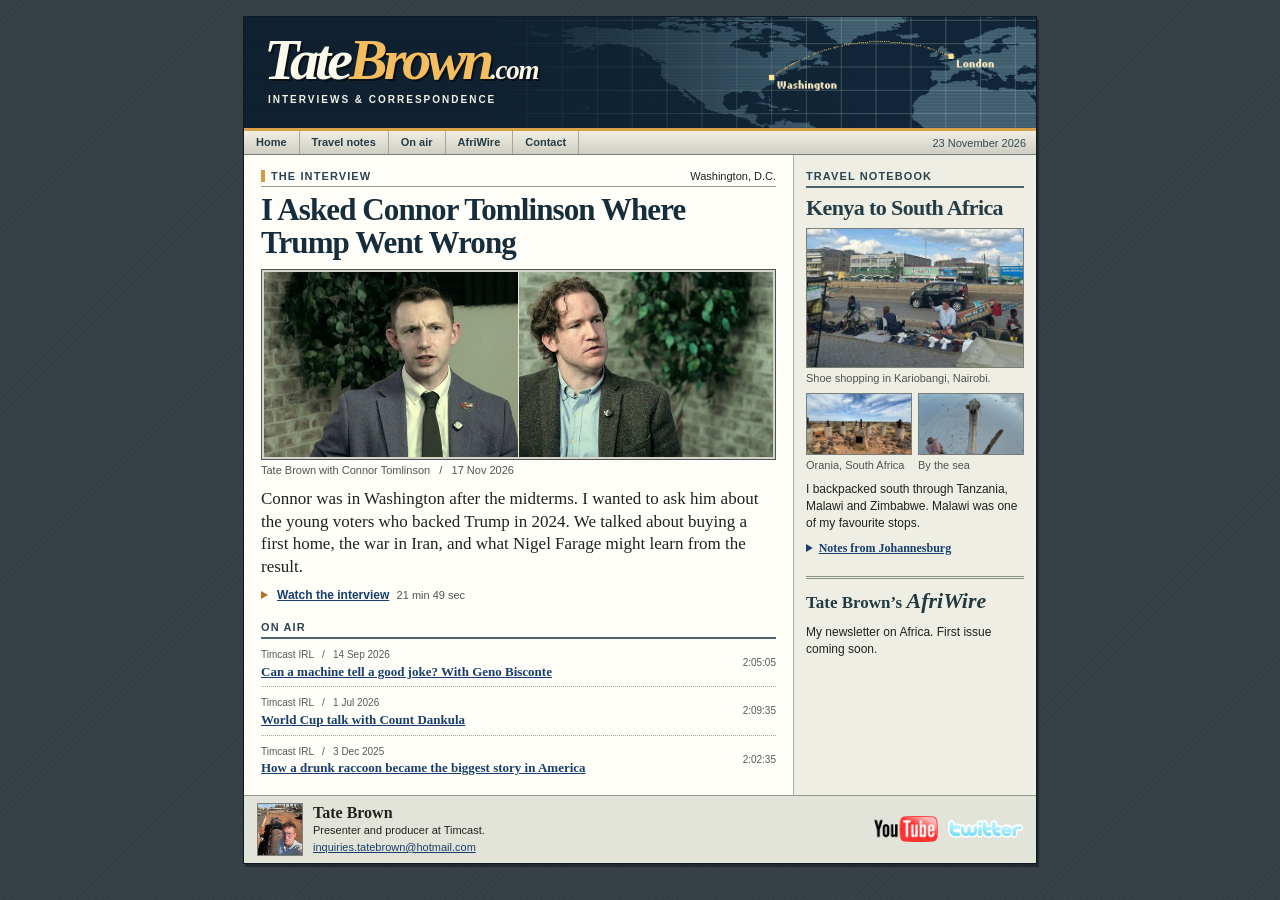
==== commit e397da71: "Bring back the Atlantic masthead and fill the front page with travel photographs and broadcasts" ====
--- a/index.html
+++ b/index.html
@@ -3,64 +3,80 @@
 <head>
   <meta charset="utf-8">
   <meta name="viewport" content="width=device-width, initial-scale=1">
-  <title>The Tate Brown website</title>
-  <meta name="description" content="Tate Brown's interviews, photographs and notes from the road.">
+  <title>Tate Brown | Interviews and travel notes</title>
+  <meta name="description" content="Interviews, broadcasts and travel photographs from Tate Brown.">
   <link rel="canonical" href="https://tatebrown.com/">
   <link rel="stylesheet" href="assets/home.css">
 </head>
-<body>
-  <a class="skip" href="#news">Skip to latest updates</a>
-  <div class="site">
-    <header>
-      <h1><img src="assets/tate-brown-header.png" width="758" height="55" alt="Tate Brown - the website"></h1>
-      <nav aria-label="Sections"><a href="#news">What's new</a> <a href="#travels">Travel notes</a> <a href="#afriwire">AfriWire</a> <a href="mailto:inquiries.tatebrown@hotmail.com">E-mail me</a></nav>
-    </header>
-    <main>
-      <section class="news" id="news" aria-labelledby="latest">
-        <h2 id="latest">Latest updates</h2>
-        <article>
-          <p class="date"><time datetime="2026-11-17">17 November</time></p>
-          <h3><a href="https://www.youtube.com/watch?v=yFYT_Ofc8hA">I asked Connor Tomlinson where Trump went wrong</a></h3>
-          <a class="video-photo" href="https://www.youtube.com/watch?v=yFYT_Ofc8hA" aria-label="Watch the interview with Connor Tomlinson"><img src="assets/connor-in-dc.jpg" width="540" height="304" alt="A still from the interview in Washington"></a>
-          <p>Connor was in Washington after the midterms. I asked him about the young people who voted for Trump in 2024. Can they afford a house yet? And what does he think Farage ought to learn from all this?</p>
-          <p><b><a href="https://www.youtube.com/watch?v=yFYT_Ofc8hA">Watch our conversation</a></b> <small>(21 mins 49 secs)</small></p>
-        </article>
-        <article id="travels">
-          <p class="date"><time datetime="2026-10-28">28 October</time></p>
-          <h3>Kenya to South Africa</h3>
-          <p>I backpacked from Kenya to South Africa, travelling through Tanzania, Malawi and Zimbabwe along the way. Malawi was one of my favourite stops.</p>
-          <details>
-            <summary>More from the trip &amp; two photographs</summary>
-            <p>Before I got to South Africa, people I met further north kept warning me about it. In Johannesburg, I asked a friend whether he knew someone who could take me around the city centre. He found me a man about six foot five. I paid him about $100 to walk around with me for a few hours.</p>
-            <figure><img src="assets/kariobangi.jpg" width="475" height="633" alt="Shopping for shoes at a roadside stall in Nairobi"><figcaption>Shoe shopping in Kariobangi, Nairobi.</figcaption></figure>
-            <figure><img src="assets/monument-hill.jpg" width="475" height="633" alt="The Kleinreus figure and busts on Monument Hill"><figcaption>Monument Hill, Orania, South Africa.</figcaption></figure>
-            <p><a href="https://www.patrickcasey.com/p/a-zoomer-backpacks-through-africa">A longer conversation about the trip</a></p>
-          </details>
-        </article>
+<body id="top">
+<a class="skip" href="#interview">Skip to the interview</a>
+<div class="page">
+  <header class="masthead">
+    <a href="#top" aria-label="Tate Brown home" class="name">Tate<span>Brown</span><small>.com</small></a>
+    <p>Interviews &amp; correspondence</p>
+  </header>
+  <div class="menu">
+    <nav aria-label="Sections"><a href="#top">Home</a><a href="#travel">Travel notes</a><a href="#broadcasts">On air</a><a href="#afriwire">AfriWire</a><a href="#contact">Contact</a></nav>
+    <time datetime="2026-11-23">23 November 2026</time>
+  </div>
+  <main>
+    <div class="lead">
+      <article id="interview">
+        <div class="section-line"><b>The interview</b><span>Washington, D.C.</span></div>
+        <h1><a href="https://www.youtube.com/watch?v=yFYT_Ofc8hA">I Asked Connor Tomlinson Where Trump Went Wrong</a></h1>
+        <a class="feature-image" href="https://www.youtube.com/watch?v=yFYT_Ofc8hA" aria-label="Watch the Connor Tomlinson interview"><img src="assets/tomlinson-interview.jpg" width="980" height="356" alt="Two stills from the conversation in Washington"></a>
+        <p class="credit">Tate Brown with Connor Tomlinson &nbsp; / &nbsp; <time datetime="2026-11-17">17 Nov 2026</time></p>
+        <p class="intro">Connor was in Washington after the midterms. I wanted to ask him about the young voters who backed Trump in 2024. We talked about buying a first home, the war in Iran, and what Nigel Farage might learn from the result.</p>
+        <p class="watch"><a href="https://www.youtube.com/watch?v=yFYT_Ofc8hA">Watch the interview</a> <span>21 min 49 sec</span></p>
+      </article>
+      <section id="broadcasts">
+        <h2 class="rule">On air</h2>
+        <ul class="episodes">
+          <li><div><small>Timcast IRL &nbsp; / &nbsp; 14 Sep 2026</small><a href="https://www.youtube.com/watch?v=7fn4HbYPiHo">Can a machine tell a good joke? With Geno Bisconte</a></div><time datetime="PT2H5M5S">2:05:05</time></li>
+          <li><div><small>Timcast IRL &nbsp; / &nbsp; 1 Jul 2026</small><a href="https://www.youtube.com/watch?v=gb02St4tox0">World Cup talk with Count Dankula</a></div><time datetime="PT2H9M35S">2:09:35</time></li>
+          <li><div><small>Timcast IRL &nbsp; / &nbsp; 3 Dec 2025</small><a href="https://www.youtube.com/watch?v=WQOlHoujyj4">How a drunk raccoon became the biggest story in America</a></div><time datetime="PT2H2M35S">2:02:35</time></li>
+        </ul>
       </section>
-      <section class="hello" aria-labelledby="hello">
-        <h2 id="hello">Hello!</h2>
-        <img class="portrait" src="assets/tate-on-the-engine.jpg" width="330" height="440" alt="Tate on a steam locomotive">
-        <p>I'm Tate Brown. I'm a presenter and producer at Timcast. I like football and old websites.</p>
-        <p>I liked <a href="https://www.braintreetownfc.org.uk/">Braintree Town's website</a> so much I wanted one like it.</p>
-        <div class="social">
-          <a href="https://www.youtube.com/channel/UC6whRRR7rwggb6zMzaMsJRg"><img src="assets/youtube.png" width="73" height="29" alt="Tate's YouTube channel"></a>
-          <a href="https://x.com/realTateBrown"><img src="assets/twitter.png" width="75" height="18" alt="Tate on Twitter, @realTateBrown"></a>
+    </div>
+    <div class="side">
+      <section id="travel">
+        <h2 class="rule">Travel notebook</h2>
+        <h3>Kenya to South Africa</h3>
+        <div class="photos">
+          <figure class="main-photo"><a href="assets/kariobangi.jpg"><img src="assets/kariobangi.jpg" width="475" height="633" alt="Tate trying on shoes at a roadside stall"></a><figcaption>Shoe shopping in Kariobangi, Nairobi.</figcaption></figure>
+          <figure><a href="assets/monument-hill.jpg"><img src="assets/monument-hill.jpg" width="475" height="633" alt="The Kleinreus figure on Monument Hill"></a><figcaption>Orania, South Africa</figcaption></figure>
+          <figure><a href="assets/beach-ride.jpg"><img src="assets/beach-ride.jpg" width="500" height="667" alt="A view from a camel walking on the beach"></a><figcaption>By the sea</figcaption></figure>
         </div>
+        <p>I backpacked south through Tanzania, Malawi and Zimbabwe. Malawi was one of my favourite stops.</p>
+        <details><summary>Notes from Johannesburg</summary><p>Before I got to South Africa, people I met further north kept warning me about it. In Johannesburg, I asked a friend whether he knew someone who could take me around the city centre. He found me a man about six foot five. I paid him about $100 to walk around with me for a few hours.</p><a href="https://www.patrickcasey.com/p/a-zoomer-backpacks-through-africa">Listen to the conversation about the trip</a></details>
       </section>
-      <aside id="afriwire" aria-labelledby="wire">
-        <h2 id="wire">Tate Brown's<br><em>AfriWire</em></h2>
-        <p>I'm working on a newsletter about Africa. I'll put the first issue here when it's ready.</p>
-        <figure><img src="assets/kariobangi.jpg" width="475" height="633" alt="Tate trying on shoes at a roadside stall"><figcaption>Shoe shopping in Nairobi.</figcaption></figure>
-        <hr>
-        <p><b>Reading</b><br><i>Shantaram</i></p>
-        <p><b>Watching</b><br><i>Nightcrawler</i></p>
-      </aside>
-    </main>
-    <footer>
-      <p>For inquiries, <a href="mailto:inquiries.tatebrown@hotmail.com">inquiries.tatebrown@hotmail.com</a></p>
-      <p>Last updated 23 November 2026.</p>
-    </footer>
-  </div>
+      <section id="afriwire">
+        <h2>Tate Brown’s <i>AfriWire</i></h2>
+        <p>My newsletter on Africa. First issue coming soon.</p>
+      </section>
+    </div>
+  </main>
+  <footer id="contact">
+    <div class="about"><img src="assets/tate-on-the-engine.jpg" width="330" height="440" alt="Tate Brown on a locomotive"><div><b>Tate Brown</b><p>Presenter and producer at Timcast.</p><a href="mailto:inquiries.tatebrown@hotmail.com">inquiries.tatebrown@hotmail.com</a></div></div>
+    <div class="elsewhere"><a href="https://www.youtube.com/channel/UC6whRRR7rwggb6zMzaMsJRg"><img src="assets/youtube.png" width="64" height="26" alt="Tate Brown on YouTube"></a><a href="https://x.com/realTateBrown"><img src="assets/twitter.png" width="75" height="18" alt="Tate Brown on Twitter"></a></div>
+  </footer>
+</div>
+<dialog aria-labelledby="photo-caption"><button type="button" aria-label="Close photograph">Close ×</button><figure><img alt=""><figcaption id="photo-caption"></figcaption></figure></dialog>
+<script>
+  const viewer = document.querySelector('dialog');
+  if (typeof viewer.showModal === 'function') {
+    document.querySelector('.photos').addEventListener('click', event => {
+      const link = event.target.closest('a');
+      if (!link || event.ctrlKey || event.metaKey || event.shiftKey || event.altKey) return;
+      event.preventDefault();
+      const image = viewer.querySelector('img');
+      image.src = link.href;
+      image.alt = link.querySelector('img').alt;
+      viewer.querySelector('figcaption').textContent = link.parentElement.querySelector('figcaption').textContent;
+      viewer.showModal();
+    });
+    viewer.querySelector('button').addEventListener('click', () => viewer.close());
+  }
+</script>
 </body>
 </html>
--- a/assets/home.css
+++ b/assets/home.css
@@ -1,60 +1,87 @@
 * { box-sizing: border-box; }
-body { margin: 8px; background: white; color: black; font: 14px/1.3 Arial, Helvetica, sans-serif; }
-a { color: #0000bb; }
-a:visited { color: #551a8b; }
-a:hover, summary:hover { color: #a33000; }
-a:focus-visible, summary:focus-visible { outline: 2px dotted navy; outline-offset: 2px; }
+html { color: #20221f; background: #384146; }
+body { margin: 0; padding: 16px 8px 32px; min-height: 100vh; background: repeating-linear-gradient(135deg,#3a4347 0 1px,#364044 1px 4px); font: 13px/1.4 Verdana, Arial, sans-serif; }
+a, summary { color: #173e6c; }
+a:visited { color: #543c72; }
+a:hover, summary:hover { color: #924512; }
+a:focus-visible, button:focus-visible, summary:focus-visible { outline: 2px dotted #a95815; outline-offset: 2px; }
+p, h1, h2, h3, figure { margin: 0; }
 img { display: block; max-width: 100%; height: auto; }
-.site { max-width: 758px; margin: 0 auto; }
-.skip { position: absolute; top: -80px; padding: 4px; background: white; }
-.skip:focus { top: 3px; }
-h1 { margin: 0 0 4px; }
-h1 img { margin: auto; }
-nav { margin-bottom: 5px; text-align: center; }
-nav a, nav a:visited { display: inline-block; padding: 1px 8px; border: 1px solid #000080; background: #fd861e; color: #101041; font-weight: bold; font-size: 12px; }
-main { display: grid; gap: 2px; padding: 2px; border: 1px outset #888; grid-template-columns: 176px minmax(0,1fr) 160px; grid-template-areas: "hello news wire"; }
-main > * { min-width: 0; border: 1px inset #aaa; }
-h2, h3, p, figure { margin: 0; }
-.news { grid-area: news; padding: 8px 11px 12px; background: #ffcfab; }
-.news h2 { padding-bottom: 4px; border-bottom: 1px solid #857265; color: #151555; font: bold italic 23px/1.1 'Times New Roman', serif; }
-article { padding-top: 8px; }
-article + article { border-top: 1px solid #a78c79; margin-top: 10px; }
-.date { font-size: 11px; font-weight: bold; color: #553515; }
-h3 { font: bold 20px/1.07 'Times New Roman', Times, serif; margin: 1px 0 6px; }
-article p { margin-bottom: 6px; }
-article .date { margin-bottom: 2px; }
-.video-photo { float: right; width: 45%; margin: 1px 0 4px 8px; }
-.video-photo img { border: 1px solid navy; }
-article::after { content: ""; display: block; clear: both; }
-small { white-space: nowrap; font-size: 11px; }
-summary { width: fit-content; color: #0000bb; cursor: pointer; text-decoration: underline; font-weight: bold; font-size: 13px; }
-details[open] summary { margin-bottom: 9px; }
-details figure { margin: 8px auto; }
-details img { max-width: 250px; width: 100%; border: 1px solid #675d55; }
-figcaption { margin-top: 3px; font: 12px/1.25 'Times New Roman', serif; }
-.hello { grid-area: hello; padding: 5px 7px 9px; background: #c3c8e8; font-size: 13px; }
-.hello h2 { margin: 0 0 5px; text-align: center; color: navy; font: bold 22px/1.1 'Times New Roman', serif; }
-.portrait { margin: 0 auto; width: 147px; border: 1px solid #515064; }
-.hello p { margin: 8px 0; }
-.social { display: flex; align-items: center; flex-wrap: wrap; gap: 6px; margin-top: 10px; }
-.social a { display: block; }
-aside { grid-area: wire; padding: 9px 7px; text-align: center; font-size: 13px; }
-aside h2 { font: bold 14px/1.1 'Times New Roman', serif; color: navy; }
-aside h2 em { font-size: 26px; }
-aside p { margin: 6px 0; }
-aside figure { margin: 11px auto; max-width: 126px; }
-aside img { border: 1px solid #555; }
-aside hr { width: 70%; border: 0; border-top: 1px solid #808080; }
-footer { margin-top: 6px; text-align: center; font: 12px/1.5 'Times New Roman', serif; }
-footer a { overflow-wrap: anywhere; }
-@media (max-width: 640px) {
-  main { grid-template-columns: minmax(0,1fr) minmax(0,1fr); grid-template-areas: "news news" "hello wire"; }
-  .news { padding: 9px; }
-  .hello, aside { padding: 7px; }
-  nav a { padding-block: 5px; }
+.page { width: 794px; max-width: 100%; margin: auto; border: 1px solid #0e1b25; box-shadow: 2px 3px 0 #232b2e; background: #fffef9; }
+.skip { position: absolute; left: -9999px; }
+.skip:focus { left: 12px; top: 4px; background: white; z-index: 2; }
+.masthead { background: #102232 url(atlantic-masthead.png) right center / auto 114px no-repeat; border-bottom: 3px solid #d7a049; height: 114px; padding: 12px 20px; }
+.name, .name:hover, .name:visited { display: inline-block; font: bold italic 58px/1.06 Georgia,serif; letter-spacing: -4px; text-shadow: 2px 2px #091016; text-decoration: none; color: #fbf9eb; }
+.name span { color: #f3bd60; }
+.name small { font-size: 27px; letter-spacing: -1.3px; }
+.masthead p { color: #f3f1e5; margin: 4px 0 0 4px; font: bold 10px Verdana,sans-serif; letter-spacing: 2px; text-transform: uppercase; }
+.menu { display: flex; justify-content: space-between; align-items: center; border-bottom: 1px solid #747d7e; background: linear-gradient(#f1efe3,#cfcec3); }
+nav { display: flex; flex-wrap: wrap; }
+nav a, nav a:visited { padding: 4px 12px; border-right: 1px solid #a5a79f; color: #253b45; font: bold 11px/1.4 Verdana,sans-serif; text-decoration: none; }
+nav a:hover { text-decoration: underline; }
+.menu time { margin: 0 10px; color: #364954; white-space: nowrap; font: 11px Tahoma, sans-serif; }
+main { display: grid; grid-template-columns: minmax(0,1fr) 243px; }
+.lead { padding: 15px 17px 12px; min-width: 0; }
+.section-line { display: flex; justify-content: space-between; align-items: center; gap: 5px; border-bottom: 1px solid #969b91; padding-bottom: 4px; font: 11px Tahoma,sans-serif; }
+.section-line b, .rule { color: #2c4350; font: bold 11px Verdana,sans-serif; text-transform: uppercase; letter-spacing: 1.1px; }
+.section-line b { border-left: 4px solid #d69b43; padding-left: 6px; }
+h1 { margin: 7px 0 10px; font: bold 31px/1.04 Georgia,serif; letter-spacing: -.9px; }
+h1 a, h1 a:visited { color: #162d3b; text-decoration: none; }
+h1 a:hover { text-decoration: underline; }
+.feature-image { display: block; border: 1px solid #4c5658; background: #d6d4c8; padding: 2px; }
+.credit, figcaption { margin-top: 3px; color: #4e544f; font: 11px/1.35 Tahoma,sans-serif; }
+.intro { margin: 10px 0 7px; font: 17px/1.35 Georgia,'Times New Roman',serif; }
+.watch { font: bold 12px/1.5 Verdana,sans-serif; }
+.watch a::before { content: ''; display: inline-block; margin-right: 5px; border: 4px solid transparent; border-left: 7px solid #af7026; }
+.watch span { color: #4e544f; font: 11px Tahoma,sans-serif; margin-left: 4px; }
+#broadcasts { margin-top: 17px; }
+.rule { border-bottom: 2px solid #4f636a; padding-bottom: 4px; }
+.episodes { margin: 0; padding: 0; list-style: none; }
+.episodes li { padding: 6px 0; display: flex; justify-content: space-between; align-items: center; gap: 8px; border-bottom: 1px dotted #a1a69f; }
+.episodes li:last-child { border: 0; }
+.episodes a { display: block; font: bold 13px/1.3 Georgia,serif; }
+.episodes small, .episodes time { font: 10px/1.5 Verdana,sans-serif; color: #535b57; }
+.side { border-left: 1px solid #abb0a5; background: #eeeee4; padding: 15px 12px 12px; }
+.side h3 { color: #263c45; font: bold 22px/1.1 Georgia,serif; letter-spacing: -.6px; margin: 8px 0 7px; }
+.photos { display: grid; grid-template-columns: 1fr 1fr; gap: 7px 6px; }
+.photos .main-photo { grid-column: 1 / -1; }
+.photos img { width: 100%; aspect-ratio: 1.7; object-fit: cover; object-position: 50% 48%; border: 1px solid #777e76; }
+.photos .main-photo img { aspect-ratio: 1.55; object-position: 50% 76%; }
+.photos a { display: block; cursor: zoom-in; }
+.side p { margin: 8px 0; font: 12px/1.42 Verdana,sans-serif; }
+summary { cursor: pointer; font: bold 12px/1.4 Georgia,serif; text-decoration: underline; }
+details > a { font: 12px/1.4 Georgia,serif; }
+#afriwire { margin-top: 19px; border-top: 3px double #8b9383; padding-top: 8px; }
+#afriwire h2 { color: #243a41; font: bold 17px/1.3 Georgia,serif; }
+#afriwire h2 i { font-size: 22px; }
+footer { border-top: 1px solid #91998f; background: #e3e4d9; padding: 7px 13px; display: flex; align-items: center; gap: 12px; justify-content: space-between; font: 11px/1.5 Verdana,sans-serif; }
+.about, .elsewhere { display: flex; align-items: center; gap: 10px; }
+.about img { width: 46px; height: 53px; object-fit: cover; border: 1px solid #7d8078; }
+.about b { font: bold 16px/1.2 Georgia,serif; }
+.about a { overflow-wrap: anywhere; }
+dialog { position: fixed; width: min(510px,92vw); padding: 9px; border: 2px outset #bbbdb1; background: #eff0e6; }
+dialog::backdrop { background: #0d1824bf; }
+dialog button { display: block; margin: 0 0 6px auto; cursor: pointer; font: 12px Tahoma,sans-serif; }
+dialog figure img { margin: auto; max-height: 72vh; width: auto; }
+dialog figcaption { text-align: center; }
+@media (max-width: 650px) {
+  body { padding: 4px; }
+  main { grid-template-columns: minmax(0,1fr); }
+  .side { border-left: 0; border-top: 1px solid #abb0a5; }
+  .lead, .side { padding: 11px 12px; }
+  .photos { grid-template-columns: repeat(3,minmax(0,1fr)); }
+  .photos .main-photo { grid-column: auto; }
+  .photos img, .photos .main-photo img { aspect-ratio: 1.15; }
+  .menu { flex-wrap: wrap; }
+  nav a { padding: 6px 9px; }
+  .menu time { margin: 4px 9px; }
+  .masthead { background-position: 42% center; }
+  .name { font-size: 49px; }
+  footer { flex-wrap: wrap; }
 }
-@media (max-width: 380px) {
-  body { margin: 4px; }
-  .video-photo { width: 43%; }
-  nav a { padding-inline: 5px; }
+@media (max-width: 390px) {
+  .masthead { padding: 13px 9px; }
+  .name { font-size: 44px; }
+  nav a { padding-inline: 7px; }
+  h1 { font-size: 27px; }
 }
